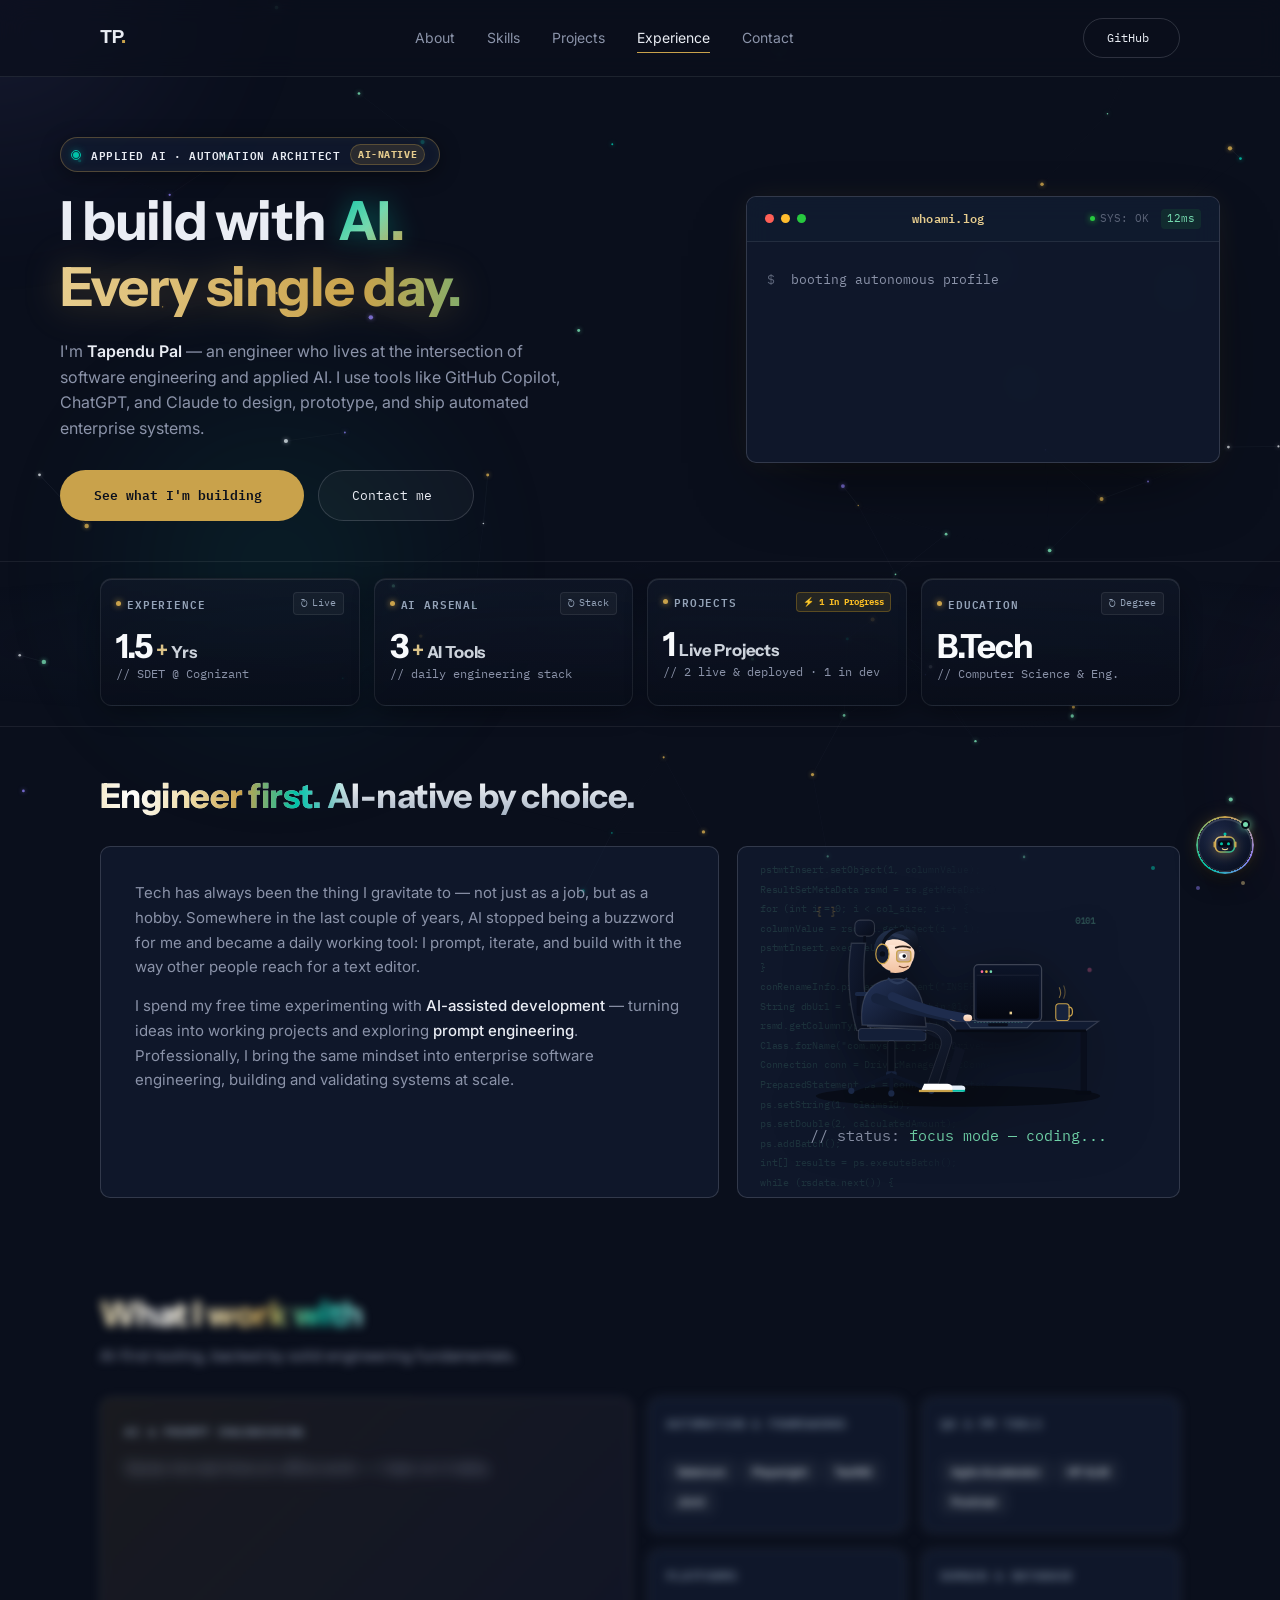
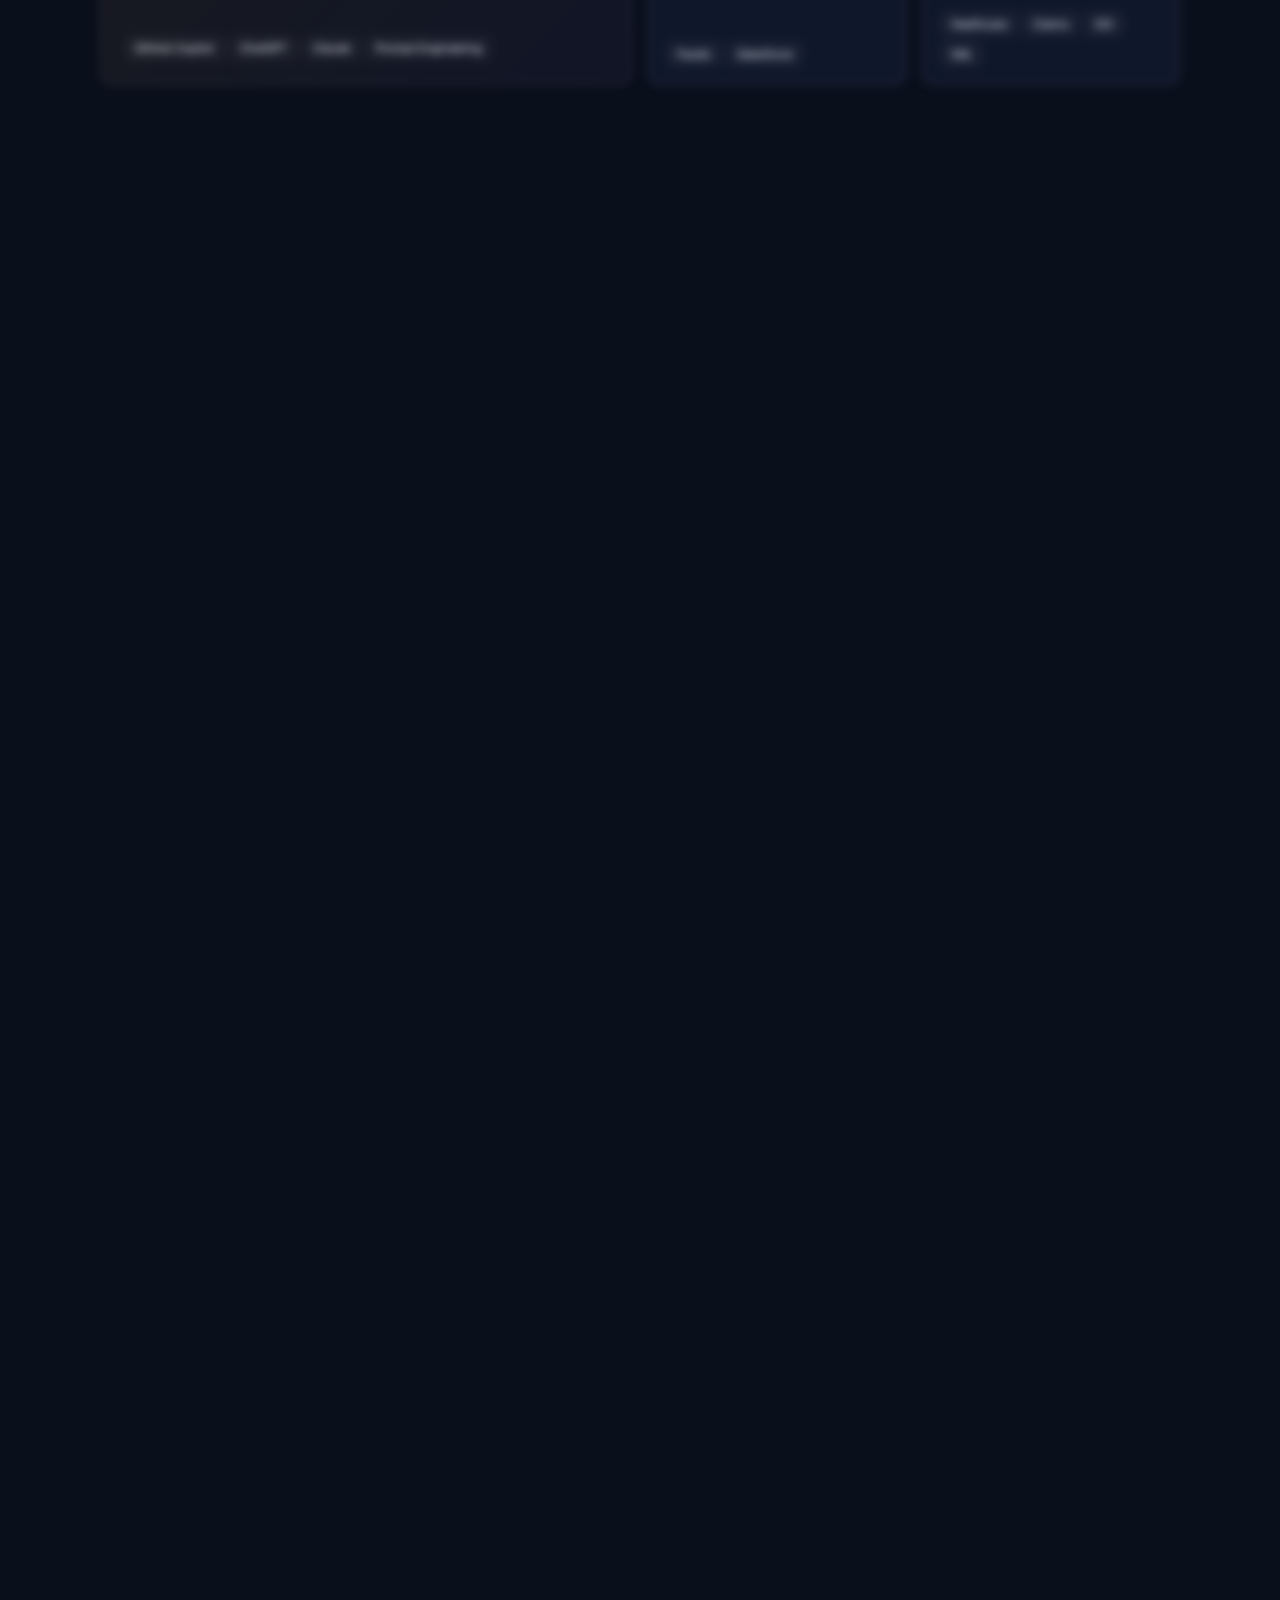
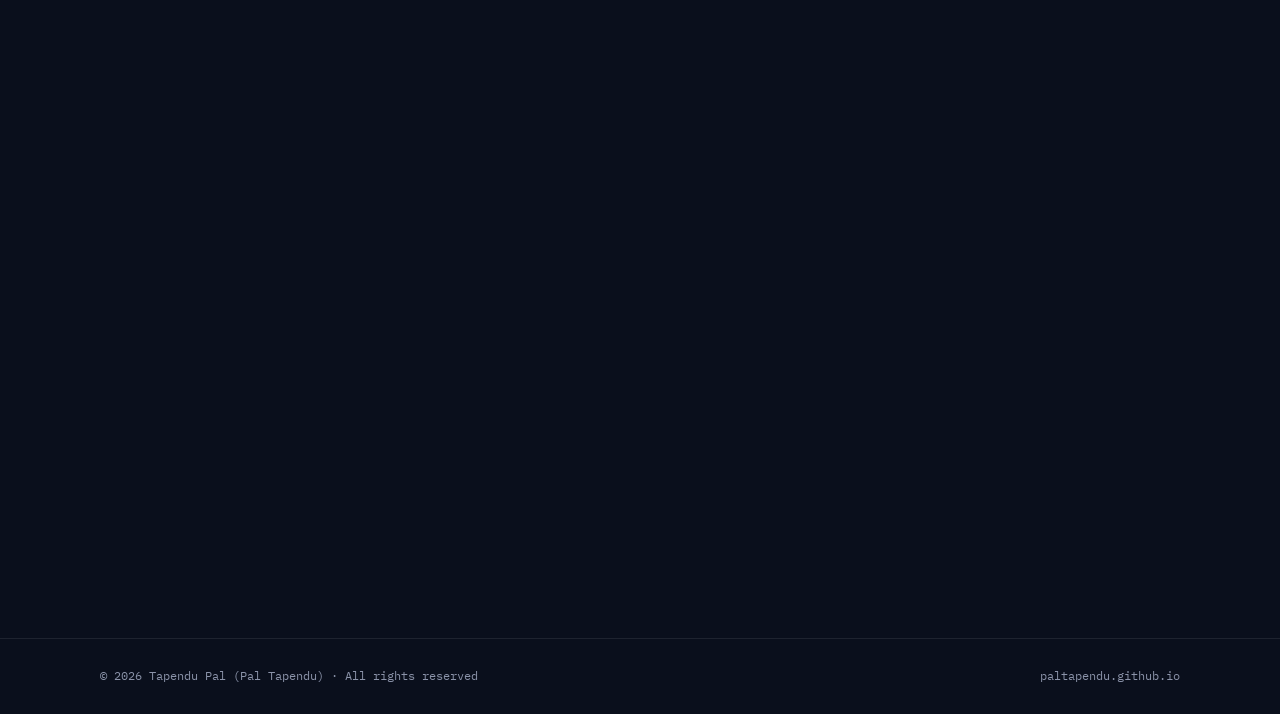
==== index.html @ d203e67b "UI bug fix" ====
<!DOCTYPE html>
<html lang="en" prefix="og: https://ogp.me/ns#">

<head>
  <meta charset="UTF-8">
  <meta name="viewport" content="width=device-width, initial-scale=1.0">

  <!-- ═══════════════════════════════════════════════════════
       PRIMARY SEO & SEARCH RANKING META TAGS
       – Optimized for "Tapendu Pal", "Pal Tapendu", "PalTapendu"
       – Top-tier SERP indexing for Google, Bing, DuckDuckGo & Yahoo
  ═══════════════════════════════════════════════════════ -->
  <title>Tapendu Pal (Pal Tapendu) | Software Engineer &amp; Automation Specialist</title>
  <link rel="icon" type="image/svg+xml" href="favicon.svg">
  <link rel="icon" type="image/x-icon" href="favicon.ico">
  <link rel="apple-touch-icon" href="favicon.svg">
  <meta name="description"
    content="Official portfolio of Tapendu Pal (Pal Tapendu) — Software Development Engineer in Test (SDET) & Applied AI Engineer at Cognizant with 2.5+ years building enterprise test automation and AI systems.">
  <meta name="keywords"
    content="Tapendu Pal, Pal Tapendu, PalTapendu, Tapendu, Pal, Software Engineer, SDET, QA Automation, Test Automation, Selenium, Playwright, Applied AI, Cognizant, Automation Testing, Java, Python, JavaScript, Portfolio">
  <meta name="author" content="Tapendu Pal">
  <meta name="robots" content="index, follow, max-snippet:-1, max-image-preview:large, max-video-preview:-1">
  <meta name="googlebot" content="index, follow, max-snippet:-1, max-image-preview:large, max-video-preview:-1">
  <meta name="bingbot" content="index, follow, max-snippet:-1, max-image-preview:large, max-video-preview:-1">
  <meta name="revisit-after" content="7 days">
  <meta name="rating" content="General">

  <!-- ═══════════════════════════════════════════════════════
       AI SEARCH & GENERATIVE ENGINE OPTIMIZATION (GEO)
       – Helps ChatGPT Search, Perplexity, Claude, and Gemini
         precisely index and cite Tapendu Pal
  ═══════════════════════════════════════════════════════ -->
  <meta name="ai-content-declaration" content="portfolio-profile">
  <meta name="subject" content="Tapendu Pal (Pal Tapendu) - Software Engineer & SDET Portfolio">
  <meta name="topic" content="Software Engineering, Test Automation, Selenium, Playwright, Applied AI">
  <link rel="alternate" type="text/plain" href="https://paltapendu.github.io/PalTapendu/llms.txt"
    title="LLM &amp; AI Knowledge Profile">

  <!-- ═══════════════════════════════════════════════════════
       CANONICAL & ALTERNATE URLs
  ═══════════════════════════════════════════════════════ -->
  <link rel="canonical" href="https://paltapendu.github.io/PalTapendu/">
  <link rel="alternate" hreflang="x-default" href="https://paltapendu.github.io/PalTapendu/">
  <link rel="alternate" hreflang="en" href="https://paltapendu.github.io/PalTapendu/">

  <!-- ═══════════════════════════════════════════════════════
       OPEN GRAPH (LinkedIn, WhatsApp, Facebook, iMessage)
  ═══════════════════════════════════════════════════════ -->
  <meta property="og:type" content="profile">
  <meta property="og:site_name" content="Tapendu Pal Portfolio">
  <meta property="og:url" content="https://paltapendu.github.io/PalTapendu/">
  <meta property="og:title" content="Tapendu Pal (Pal Tapendu) | Software Engineer &amp; Automation Specialist">
  <meta property="og:description"
    content="Official portfolio of Tapendu Pal (Pal Tapendu) — SDET & Applied AI Engineer at Cognizant. Specializing in Selenium, Playwright, and enterprise automation.">
  <meta property="og:locale" content="en_US">
  <meta property="profile:first_name" content="Tapendu">
  <meta property="profile:last_name" content="Pal">
  <meta property="profile:username" content="PalTapendu">

  <!-- ═══════════════════════════════════════════════════════
       TWITTER / X CARD
  ═══════════════════════════════════════════════════════ -->
  <meta name="twitter:card" content="summary">
  <meta name="twitter:title" content="Tapendu Pal (Pal Tapendu) | Software Engineer &amp; Automation Specialist">
  <meta name="twitter:description"
    content="Official portfolio of Tapendu Pal (Pal Tapendu) — SDET at Cognizant building AI-assisted test automation with Selenium, Playwright, and applied AI tools.">

  <!-- ═══════════════════════════════════════════════════════
       JSON-LD SCHEMA GRAPH — High Authority Entity Attribution
       – Schema.org Person + ProfilePage + WebSite + FAQPage
       – Provides Google Knowledge Panel & AI answer citations
  ═══════════════════════════════════════════════════════ -->
  <script type="application/ld+json">
  {
    "@context": "https://schema.org",
    "@graph": [
      {
        "@type": "Person",
        "@id": "https://paltapendu.github.io/PalTapendu/#person",
        "name": "Tapendu Pal",
        "alternateName": [
          "Pal Tapendu",
          "PalTapendu",
          "Tapendu"
        ],
        "givenName": "Tapendu",
        "familyName": "Pal",
        "url": "https://paltapendu.github.io/PalTapendu/",
        "image": "https://paltapendu.github.io/PalTapendu/favicon.svg",
        "jobTitle": "Program Analyst — Automation Test Engineer (SDET)",
        "worksFor": {
          "@type": "Organization",
          "name": "Cognizant Technology Solutions",
          "url": "https://www.cognizant.com"
        },
        "alumniOf": {
          "@type": "EducationalOrganization",
          "name": "Computer Science & Engineering"
        },
        "knowsAbout": [
          "Software Engineering",
          "Software Development Engineer in Test (SDET)",
          "Quality Assurance & Test Automation",
          "Selenium WebDriver",
          "Playwright",
          "Applied Artificial Intelligence (AI)",
          "Prompt Engineering",
          "Full-Stack Development",
          "Java",
          "Python",
          "JavaScript",
          "TypeScript",
          "CI/CD and DevOps Pipelines",
          "Jenkins",
          "Git & GitHub",
          "REST API Testing",
          "Enterprise Automation"
        ],
        "sameAs": [
          "https://github.com/PalTapendu",
          "https://www.linkedin.com/in/tapendu-pal-b23273224/"
        ],
        "description": "Tapendu Pal (also known as Pal Tapendu) is a Software Development Engineer in Test (SDET) and Applied AI specialist at Cognizant with 2.5+ years of experience building enterprise automation frameworks with Selenium, Playwright, and applied AI systems.",
        "email": "tapendupal122@gmail.com",
        "address": {
          "@type": "PostalAddress",
          "addressLocality": "Hooghly",
          "addressRegion": "West Bengal",
          "addressCountry": "IN"
        }
      },
      {
        "@type": "WebSite",
        "@id": "https://paltapendu.github.io/PalTapendu/#website",
        "url": "https://paltapendu.github.io/PalTapendu/",
        "name": "Tapendu Pal (Pal Tapendu) Official Portfolio",
        "alternateName": "Pal Tapendu Portfolio",
        "publisher": {
          "@id": "https://paltapendu.github.io/PalTapendu/#person"
        }
      },
      {
        "@type": "ProfilePage",
        "@id": "https://paltapendu.github.io/PalTapendu/#profilepage",
        "url": "https://paltapendu.github.io/PalTapendu/",
        "name": "Tapendu Pal — Software Engineer & Automation Specialist Profile",
        "isPartOf": {
          "@id": "https://paltapendu.github.io/PalTapendu/#website"
        },
        "mainEntity": {
          "@id": "https://paltapendu.github.io/PalTapendu/#person"
        }
      },
      {
        "@type": "FAQPage",
        "@id": "https://paltapendu.github.io/PalTapendu/#faq",
        "mainEntity": [
          {
            "@type": "Question",
            "name": "Who is Tapendu Pal (Pal Tapendu)?",
            "acceptedAnswer": {
              "@type": "Answer",
              "text": "Tapendu Pal (also known as Pal Tapendu) is an Indian Software Engineer and SDET at Cognizant Technology Solutions with over 2.5 years of industry experience. He specializes in test automation (Selenium, Playwright), enterprise software quality assurance, and applied AI development."
            }
          },
          {
            "@type": "Question",
            "name": "What are Tapendu Pal's primary technical skills?",
            "acceptedAnswer": {
              "@type": "Answer",
              "text": "Tapendu Pal's core competencies include Selenium WebDriver, Playwright, Java, Python, JavaScript, Applied AI & Prompt Engineering, GitHub Copilot, Jenkins CI/CD, REST API testing, SQL, and Agile automation frameworks."
            }
          },
          {
            "@type": "Question",
            "name": "Where does Tapendu Pal work?",
            "acceptedAnswer": {
              "@type": "Answer",
              "text": "Tapendu Pal currently works at Cognizant Technology Solutions as a Program Analyst and Automation Test Engineer, designing robust automated testing pipelines for enterprise clients."
            }
          },
          {
            "@type": "Question",
            "name": "How to contact Tapendu Pal?",
            "acceptedAnswer": {
              "@type": "Answer",
              "text": "You can connect with Tapendu Pal on LinkedIn (https://www.linkedin.com/in/tapendu-pal-b23273224/), view his open-source work on GitHub (https://github.com/PalTapendu), or email him directly at tapendupal122@gmail.com."
            }
          }
        ]
      }
    ]
  }
  </script>

  <!-- ═══════════════════════════════════════════════════════
       FONTS  (async non-render-blocking + display=swap)
  ═══════════════════════════════════════════════════════ -->
  <link rel="preconnect" href="https://fonts.googleapis.com">
  <link rel="preconnect" href="https://fonts.gstatic.com" crossorigin>
  <link rel="stylesheet"
    href="https://fonts.googleapis.com/css2?family=Instrument+Sans:wght@700;800&family=Inter:wght@400;500;600&family=IBM+Plex+Mono:wght@400;600&display=swap"
    media="print" onload="this.media='all'">
  <noscript>
    <link rel="stylesheet"
      href="https://fonts.googleapis.com/css2?family=Instrument+Sans:wght@700;800&family=Inter:wght@400;500;600&family=IBM+Plex+Mono:wght@400;600&display=swap">
  </noscript>

  <link rel="stylesheet" href="style.css">
</head>

<body>

  <!-- LOADER -->
  <div id="loader">
    <div class="loader-mark mono">TP<span>.</span></div>
    <div class="loader-bar">
      <div class="loader-fill" id="loaderFill"></div>
    </div>
  </div>

  <canvas id="bgCanvas"></canvas>
  <div id="blobField">
    <div class="blob blob-1"></div>
    <div class="blob blob-2"></div>
    <div class="blob blob-3"></div>
  </div>
  <div id="scrollProgress"></div>

  <div id="pageContent">

    <header>
      <div class="wrap">
        <nav>
          <div class="logo">TP<span>.</span></div>
          <div class="navlinks">
            <a href="#about">About</a>
            <a href="#skills">Skills</a>
            <a href="#projects">Projects</a>
            <a href="#experience">Experience</a>
            <a href="#contact">Contact</a>
          </div>
          <a class="navcta magnetic" href="https://github.com/PalTapendu" target="_blank" rel="noopener"><span
              class="bracket bracket-l">&lt;</span><span>GitHub</span><span class="bracket bracket-r">/&gt;</span></a>
        </nav>
      </div>
    </header>

    <main>
      <!-- HERO -->
      <section class="hero wrap">
        <div class="hero-content">
          <!-- Futuristic Live AI Beacon Badge -->
          <div class="hero-badge">
            <span class="pulse-beacon"><span class="beacon-ring"></span><span class="beacon-dot"></span></span>
            <span class="badge-text">APPLIED AI &middot; AUTOMATION ARCHITECT</span>
            <span class="badge-tag">AI-NATIVE</span>
          </div>

          <h1 id="heroHeadline" class="futuristic-headline">
            <span class="hero-line hero-line-1"><span class="hero-subtext">I build with</span> <span
                class="ai-highlight">AI.</span></span>
            <span class="hero-line hero-line-2"><em>Every single day.</em></span>
          </h1>

          <p class="lede">I'm <strong>Tapendu Pal</strong> — an engineer who lives at the intersection of software
            engineering and applied AI. I use tools like GitHub Copilot, ChatGPT, and Claude to design, prototype, and
            ship automated enterprise systems.</p>

          <div class="hero-ctas">
            <a href="#projects" class="btn btn-primary magnetic"><span class="bracket bracket-l">&lt;</span><span>See
                what I'm building</span><span class="bracket bracket-r">/&gt;</span></a>
            <a href="#contact" class="btn btn-ghost magnetic"><span class="bracket bracket-l">&lt;</span><span>Contact
                me</span><span class="bracket bracket-r">/&gt;</span></a>
          </div>
        </div>

        <!-- Futuristic HUD Terminal Console -->
        <div class="console glow-card glass" id="consoleBox" role="img"
          aria-label="Terminal animation showing a passing status log">
          <div class="console-bar">
            <div class="console-controls">
              <span class="dot" style="background:#FF5F56"></span>
              <span class="dot" style="background:#FFBD2E"></span>
              <span class="dot" style="background:#27C93F"></span>
            </div>
            <span class="console-title">whoami.log</span>
            <div class="console-hud-meta">
              <span class="hud-item"><span class="hud-live-dot"></span>SYS: OK</span>
              <span class="hud-item hud-latency">12ms</span>
            </div>
          </div>
          <div class="console-body" id="consoleBody"></div>
        </div>
      </section>

      <!-- INTERACTIVE HIGHLIGHTS MATRIX / STATUSBAR -->
      <section class="statusbar-section reveal" aria-label="Key Highlights and Dynamic Experience Matrix">
        <div class="wrap">
          <div class="statusbar-matrix">

            <!-- CARD 1: DYNAMIC COGNIZANT EXPERIENCE -->
            <div class="stat-flipper" tabindex="0" role="region"
              aria-label="Experience overview and live Cognizant tenure calculation">
              <div class="stat-card-inner">
                <!-- Front Face -->
                <div class="stat-card-face stat-front glass glow-border">
                  <div class="stat-card-top">
                    <span class="stat-badge"><span class="badge-dot"></span>EXPERIENCE</span>
                    <span class="stat-flip-hint"><span class="flip-icon">↻</span> Live</span>
                  </div>
                  <div class="stat-main">
                    <div class="num"><span id="heroExpNum" data-count-float="2.5">0.0</span><span
                        class="accent-plus">+</span> <span class="unit">Yrs</span></div>
                    <div class="label">// SDET @ Cognizant</div>
                  </div>
                </div>

                <!-- Back Face (Live Cognizant tenure + Live Clock + Middle Centered US project delivery line) -->
                <div class="stat-card-face stat-back glass glow-border">
                  <div class="stat-back-header">
                    <div class="stat-back-title">
                      <span class="stat-back-icon">💼</span>
                      <strong>Cognizant (PA)</strong>
                    </div>
                    <span class="live-pulse-badge"><span class="live-dot"></span>LIVE</span>
                  </div>
                  <div class="stat-live-calc-box">
                    <span class="live-calc-value" id="liveTenureDisplay">0 Yrs, 0 Mos, 0 Days</span>
                    <span class="live-tenure-clock mono" id="liveTenureClock">00:00:00</span>
                  </div>
                  <div class="stat-exp-mid">Working on &amp; delivering US-based client projects</div>
                  <div class="stat-back-caption">Program Analyst &middot; Enterprise QA Automation</div>
                </div>
              </div>
            </div>

            <!-- CARD 2: AI TOOLS ARSENAL (2 rows x 3 columns) -->
            <div class="stat-flipper" tabindex="0" role="region" aria-label="AI tools utilized in daily engineering">
              <div class="stat-card-inner">
                <!-- Front Face -->
                <div class="stat-card-face stat-front glass glow-border">
                  <div class="stat-card-top">
                    <span class="stat-badge"><span class="badge-dot"></span>AI ARSENAL</span>
                    <span class="stat-flip-hint"><span class="flip-icon">↻</span> Stack</span>
                  </div>
                  <div class="stat-main">
                    <div class="num"><span data-count="5">0</span><span class="accent-plus">+</span> <span
                        class="unit">AI Tools</span></div>
                    <div class="label">// daily engineering stack</div>
                  </div>
                </div>

                <!-- Back Face (2 rows x 3 columns grid for 6 AI tools) -->
                <div class="stat-card-face stat-back glass glow-border">
                  <div class="stat-back-header">
                    <div class="stat-back-title">
                      <span class="stat-back-icon">⚡</span>
                      <strong>AI Power Stack</strong>
                    </div>
                    <span class="stat-back-tag">5+ Tools</span>
                  </div>
                  <div class="ai-tools-grid-2x3">
                    <span class="ai-tool-pill">Antigravity</span>
                    <span class="ai-tool-pill">GH Copilot</span>
                    <span class="ai-tool-pill">MS Copilot</span>
                    <span class="ai-tool-pill">Claude</span>
                    <span class="ai-tool-pill">Gemini</span>
                    <span class="ai-tool-pill">ChatGPT</span>
                  </div>
                  <div class="stat-back-caption">Daily engineering, prototyping &amp; test automation</div>
                </div>
              </div>
            </div>

            <!-- CARD 3: LIVE PROJECTS & ACTIVE PIPELINE -->
            <div class="stat-flipper" tabindex="0" role="region" aria-label="Live and in-progress projects overview">
              <div class="stat-card-inner">
                <!-- Front Face -->
                <div class="stat-card-face stat-front glass glow-border">
                  <div class="stat-card-top">
                    <span class="stat-badge"><span class="badge-dot"></span>PROJECTS</span>
                    <span class="stat-status-pill in-progress-pill">⚡ 1 In Progress</span>
                  </div>
                  <div class="stat-main">
                    <div class="num"><span data-count="2">0</span> <span class="unit">Live Projects</span></div>
                    <div class="label">// 2 live &amp; deployed &middot; 1 in dev</div>
                  </div>
                </div>

                <!-- Back Face (Detailed Real Projects) -->
                <div class="stat-card-face stat-back glass glow-border">
                  <div class="stat-back-header">
                    <div class="stat-back-title">
                      <span class="stat-back-icon">🚀</span>
                      <strong>AI Projects</strong>
                    </div>
                    <span class="stat-status-pill in-progress-pill">1 In Dev</span>
                  </div>
                  <div class="projects-list-back">
                    <div class="project-mini-row">
                      <span class="proj-index">01</span>
                      <span class="proj-name">AI FB Auto-Reply Ext.</span>
                      <span class="proj-badge-live">Live</span>
                    </div>
                    <div class="project-mini-row">
                      <span class="proj-index">02</span>
                      <span class="proj-name">AI Test Script Gen</span>
                      <span class="proj-badge-live">Live</span>
                    </div>
                  </div>
                  <div class="stat-back-caption">2 Live Extensions &middot; 1 AI Agent in progress</div>
                </div>
              </div>
            </div>

            <!-- CARD 4: ACADEMIC CREDENTIALS -->
            <div class="stat-flipper" tabindex="0" role="region" aria-label="Academic qualification and college details">
              <div class="stat-card-inner">
                <!-- Front Face -->
                <div class="stat-card-face stat-front glass glow-border">
                  <div class="stat-card-top">
                    <span class="stat-badge"><span class="badge-dot"></span>EDUCATION</span>
                    <span class="stat-flip-hint"><span class="flip-icon">↻</span> Degree</span>
                  </div>
                  <div class="stat-main">
                    <div class="num degree-num">B.Tech</div>
                    <div class="label">// Computer Science &amp; Eng.</div>
                  </div>
                </div>

                <!-- Back Face (College Name + Middle Line + Subline) -->
                <div class="stat-card-face stat-back glass glow-border">
                  <div class="stat-back-header">
                    <div class="stat-back-title">
                      <span class="stat-back-icon">🎓</span>
                      <strong>B.Tech (CSE)</strong>
                    </div>
                    <span class="edu-year-badge">2019 &ndash; 2023</span>
                  </div>
                  <div class="edu-college-name">Guru Nanak Institute of Technology</div>
                  <div class="edu-college-mid">Autonomous Engineering College &middot; JIS Group</div>
                  <div class="stat-back-caption">B.Tech in Computer Science &middot; MAKAUT, WB</div>
                </div>
              </div>
            </div>

          </div>
        </div>
      </section>

      <!-- ABOUT — bento -->
      <section id="about" class="wrap">
        <div class="section-head reveal">
          <h2>Engineer first. AI-native by choice.</h2>
        </div>
        <div class="bento reveal">
          <div class="glow-card glass">
            <p>Tech has always been the thing I gravitate to — not just as a job, but as a hobby. Somewhere in the last
              couple of years, AI stopped being a buzzword for me and became a daily working tool: I prompt, iterate,
              and build with it the way other people reach for a text editor.</p>
            <p>I spend my free time experimenting with <strong>AI-assisted development</strong> — turning ideas into
              working projects and exploring <strong>prompt engineering</strong>. Professionally, I bring the same
              mindset into enterprise software engineering, building and validating systems at scale.</p>
          </div>
          <div class="glow-card glass illustration-tile" id="illusTile" role="button" tabindex="0"
            aria-label="Interactive developer workstation — move your cursor around, or click to interact">

            <!-- Left-side Ambient Infinite Scrolling Code Stream -->
            <div class="code-stream-backdrop left-stream" aria-hidden="true">
              <div class="code-stream-track">
                <!-- Group 1 -->
                <div class="code-block">
                  <span>pstmtInsert.setObject(1, columnValue);</span>
                  <span>ResultSetMetaData rsmd = rs.getMetaData();</span>
                  <span>for (int i = 0; i &lt; col_size; i++) {</span>
                  <span> columnValue = rsdata.getObject(i + 1);</span>
                  <span> pstmtInsert.executeUpdate();</span>
                  <span>}</span>
                  <span>conRenameInfo.prepareStatement("INSERT INTO table...");</span>
                  <span>String dbUrl = "jdbc:oracle:thin:@localhost:1521:xe";</span>
                  <span>rsmd.getColumnTypeName(i) + "\t|\t" + value;</span>
                  <span>Class.forName("com.mysql.cj.jdbc.Driver");</span>
                  <span>Connection conn = DriverManager.getConnection(url);</span>
                  <span>PreparedStatement ps = conn.prepareStatement(sql);</span>
                  <span>ps.setString(1, claimsId);</span>
                  <span>ps.setDouble(2, calculatedAmount);</span>
                  <span>ps.addBatch();</span>
                  <span>int[] results = ps.executeBatch();</span>
                  <span>while (rsdata.next()) {</span>
                  <span> driver.findElement(By.id("btn-submit")).click();</span>
                  <span> page.locator(".claims-form").fill(value);</span>
                  <span> assertThat(response.status()).isEqualTo(200);</span>
                  <span>}</span>
                  <span>const locator = await repairBrokenSelector(dom);</span>
                  <span>testContext.log("// EDI 837 transaction passed");</span>
                  <span>await playwright.chromium.launch({ headless: true });</span>
                </div>
                <!-- Group 2 (Exact duplicate for 100% seamless, uninterrupted loop) -->
                <div class="code-block">
                  <span>pstmtInsert.setObject(1, columnValue);</span>
                  <span>ResultSetMetaData rsmd = rs.getMetaData();</span>
                  <span>for (int i = 0; i &lt; col_size; i++) {</span>
                  <span> columnValue = rsdata.getObject(i + 1);</span>
                  <span> pstmtInsert.executeUpdate();</span>
                  <span>}</span>
                  <span>conRenameInfo.prepareStatement("INSERT INTO table...");</span>
                  <span>String dbUrl = "jdbc:oracle:thin:@localhost:1521:xe";</span>
                  <span>rsmd.getColumnTypeName(i) + "\t|\t" + value;</span>
                  <span>Class.forName("com.mysql.cj.jdbc.Driver");</span>
                  <span>Connection conn = DriverManager.getConnection(url);</span>
                  <span>PreparedStatement ps = conn.prepareStatement(sql);</span>
                  <span>ps.setString(1, claimsId);</span>
                  <span>ps.setDouble(2, calculatedAmount);</span>
                  <span>ps.addBatch();</span>
                  <span>int[] results = ps.executeBatch();</span>
                  <span>while (rsdata.next()) {</span>
                  <span> driver.findElement(By.id("btn-submit")).click();</span>
                  <span> page.locator(".claims-form").fill(value);</span>
                  <span> assertThat(response.status()).isEqualTo(200);</span>
                  <span>}</span>
                  <span>const locator = await repairBrokenSelector(dom);</span>
                  <span>testContext.log("// EDI 837 transaction passed");</span>
                  <span>await playwright.chromium.launch({ headless: true });</span>
                </div>
              </div>
            </div>

            <div class="speech-bubble-html" id="speechBubble"><span id="speechText">Please, let me do my work!</span>
            </div>

            <svg class="coder-illustration" id="coderIllus" viewBox="0 0 360 260" xmlns="http://www.w3.org/2000/svg"
              aria-hidden="true">
              <defs>
                <linearGradient id="bodyGrad" x1="0%" y1="0%" x2="100%" y2="100%">
                  <stop offset="0%" stop-color="#24345A" />
                  <stop offset="60%" stop-color="#141E36" />
                  <stop offset="100%" stop-color="#0B1020" />
                </linearGradient>
                <linearGradient id="pantsGrad" x1="0%" y1="0%" x2="100%" y2="100%">
                  <stop offset="0%" stop-color="#1A243C" />
                  <stop offset="100%" stop-color="#0C1220" />
                </linearGradient>
                <linearGradient id="skinGrad" x1="0%" y1="0%" x2="0%" y2="100%">
                  <stop offset="0%" stop-color="#FFE8D8" />
                  <stop offset="100%" stop-color="#F2C2A0" />
                </linearGradient>
                <linearGradient id="hairGrad" x1="0%" y1="0%" x2="100%" y2="100%">
                  <stop offset="0%" stop-color="#283756" />
                  <stop offset="50%" stop-color="#162034" />
                  <stop offset="100%" stop-color="#0A0E18" />
                </linearGradient>
                <linearGradient id="chairGrad" x1="0%" y1="0%" x2="100%" y2="100%">
                  <stop offset="0%" stop-color="#121B32" />
                  <stop offset="100%" stop-color="#080D1A" />
                </linearGradient>
                <linearGradient id="deskRimGlow" x1="0%" y1="0%" x2="100%" y2="100%">
                  <stop offset="0%" stop-color="#C9A24B" stop-opacity="0.35" />
                  <stop offset="50%" stop-color="#00C2A8" stop-opacity="0.25" />
                  <stop offset="100%" stop-color="#8B7CF0" stop-opacity="0.1" />
                </linearGradient>
                <linearGradient id="screenGrad" x1="0%" y1="0%" x2="0%" y2="100%">
                  <stop offset="0%" stop-color="#0C1428" />
                  <stop offset="100%" stop-color="#040710" />
                </linearGradient>
                <linearGradient id="irisGrad" x1="0%" y1="0%" x2="0%" y2="100%">
                  <stop offset="0%" stop-color="#00C2A8" />
                  <stop offset="50%" stop-color="#1A4A62" />
                  <stop offset="100%" stop-color="#080F1D" />
                </linearGradient>
              </defs>

              <!-- Ambient Floor Shadow -->
              <ellipse cx="180" cy="242" rx="160" ry="12" fill="rgba(0,0,0,0.42)" />

              <!-- Full Ergonomic Office Chair (Behind) -->
              <g class="dev-chair">
                <!-- Headrest -->
                <rect x="64" y="44" width="22" height="18" rx="6" fill="url(#chairGrad)" stroke="rgba(234,237,244,0.16)"
                  stroke-width="1.2" />
                <path d="M75 62 L75 70" stroke="#080D1A" stroke-width="3" />

                <!-- Backrest Spine & Curved Cushion -->
                <path d="M60 70 Q52 120 66 168 Q84 170 82 168 Q70 120 76 70 Z" fill="url(#chairGrad)"
                  stroke="rgba(234,237,244,0.14)" stroke-width="1.5" />

                <!-- Seat Cushion (Where character is seated) -->
                <rect x="68" y="166" width="76" height="14" rx="4" fill="#141F38" stroke="rgba(234,237,244,0.15)"
                  stroke-width="1.2" />

                <!-- Armrest -->
                <path d="M68 128 L68 150 L94 150" stroke="#0A0F1E" stroke-width="3.5" stroke-linecap="round"
                  stroke-linejoin="round" fill="none" />
                <rect x="64" y="125" width="34" height="4.5" rx="2" fill="#1A2846" />

                <!-- Gas Lift Cylinder -->
                <rect x="101" y="180" width="8" height="36" rx="2" fill="#080D1A" stroke="rgba(234,237,244,0.1)"
                  stroke-width="1" />
                <rect x="99" y="214" width="12" height="6" rx="2" fill="#16223C" />

                <!-- 5-Star Chair Base with Wheels -->
                <path d="M105 218 L62 235 M105 218 L105 238 M105 218 L148 235" stroke="#0C1426" stroke-width="4.5"
                  stroke-linecap="round" />
                <circle cx="60" cy="236" r="3.5" fill="#1A2846" />
                <circle cx="105" cy="239" r="3.5" fill="#1A2846" />
                <circle cx="150" cy="236" r="3.5" fill="#1A2846" />
              </g>

              <!-- Modern Workstation Desk (Right Side) -->
              <g class="dev-desk">
                <!-- Desk Leg (Right) -->
                <rect x="318" y="162" width="7" height="76" rx="2" fill="#090E1C" />
                <rect x="312" y="236" width="18" height="4" rx="1.5" fill="#060A14" />

                <!-- RGB Desktop Edge Glow -->
                <line x1="172" y1="160" x2="336" y2="160" stroke="url(#deskRimGlow)" stroke-width="6"
                  stroke-linecap="round" />

                <!-- Desktop Surface -->
                <path d="M168 158 L338 158 L324 168 L178 168 Z" fill="#111B32" stroke="rgba(234,237,244,0.16)"
                  stroke-width="1.4" />
                <rect x="178" y="167" width="146" height="3" fill="#060A14" />

                <!-- Dev Coffee Mug with subtle steam -->
                <g class="dev-coffee">
                  <rect x="290" y="138" width="15" height="19" rx="3.5" fill="#16223C" stroke="#C9A24B"
                    stroke-width="1.2" />
                  <path d="M305 142 C310 142, 310 152, 305 152" stroke="#C9A24B" stroke-width="1.4" fill="none"
                    stroke-linecap="round" />
                  <path class="steam-line steam-1" d="M294 131 Q297 126 294 120" stroke="rgba(201,162,75,0.6)"
                    stroke-width="1.2" fill="none" stroke-linecap="round" />
                  <path class="steam-line steam-2" d="M299 132 Q302 125 299 118" stroke="rgba(201,162,75,0.4)"
                    stroke-width="1.2" fill="none" stroke-linecap="round" />
                </g>
              </g>

              <!-- Slim Laptop Setup -->
              <g class="dev-laptop" id="devLaptop">
                <!-- Laptop Base & Backlit Keyboard Deck -->
                <polygon points="188,157 266,157 258,165 194,165" fill="#17243E" stroke="rgba(234,237,244,0.2)"
                  stroke-width="1.2" />
                <rect x="214" y="160" width="22" height="3.5" rx="1.2" fill="#080D1A" />
                <line x1="198" y1="159" x2="254" y2="159" stroke="rgba(116,217,174,0.35)" stroke-width="1"
                  stroke-dasharray="2 1.5" />

                <!-- Screen Display Matrix -->
                <rect x="198" y="94" width="76" height="64" rx="5" fill="#0C1428" stroke="rgba(234,237,244,0.22)"
                  stroke-width="1.4" />
                <rect x="201" y="97" width="70" height="58" rx="3" fill="url(#screenGrad)" />

                <!-- IDE Window Bar -->
                <circle cx="207" cy="102" r="1.5" fill="#FF6B9D" />
                <circle cx="212" cy="102" r="1.5" fill="#E3B341" />
                <circle cx="217" cy="102" r="1.5" fill="#74D9AE" />
                <line x1="201" y1="106" x2="271" y2="106" stroke="rgba(234,237,244,0.08)" stroke-width="1" />

                <!-- Streaming Code Lines -->
                <g class="screen-code-group" id="screenCodeGroup">
                  <rect class="code-line cl-1" x="206" y="111" height="2.8" rx="1.4" fill="#74D9AE" />
                  <rect class="code-line cl-2" x="206" y="117" height="2.8" rx="1.4" fill="#C9A24B" />
                  <rect class="code-line cl-3" x="213" y="123" height="2.8" rx="1.4" fill="#8B7CF0" />
                  <rect class="code-line cl-4" x="213" y="129" height="2.8" rx="1.4" fill="#00C2A8" />
                  <rect class="code-line cl-5" x="206" y="135" height="2.8" rx="1.4" fill="#FF6B9D" />
                  <rect class="code-line cl-6" x="213" y="141" height="2.8" rx="1.4" fill="#74D9AE" />
                  <rect class="code-line cl-7" x="206" y="147" height="2.8" rx="1.4" fill="#C9A24B" />
                  <rect class="code-cursor-blink" x="238" y="147" width="2.8" height="3" fill="#E7CD8E" />
                </g>

                <!-- Paused Overlay -->
                <g class="screen-paused-state" id="screenPausedState">
                  <rect x="204" y="110" width="64" height="38" rx="4" fill="rgba(8,13,24,0.95)"
                    stroke="rgba(201,162,75,0.55)" stroke-width="1.2" />
                  <text x="236" y="126" font-family="'IBM Plex Mono', monospace" font-size="8" fill="#C9A24B"
                    font-weight="700" text-anchor="middle">⏸ PAUSED</text>
                  <text x="236" y="138" font-family="'IBM Plex Mono', monospace" font-size="6" fill="#8B93A9"
                    text-anchor="middle">// watching you</text>
                </g>
              </g>

              <!-- Full Seated Developer Character (Visible sitting posture) -->
              <g class="dev-character-fullbody">
                <!-- Seated Legs & Pants -->
                <!-- Far Leg (Depth) -->
                <path d="M138 168 L168 174 C175 178, 178 185, 175 194 L164 230 L176 230 L188 190 L150 174 Z"
                  fill="#0E1424" />
                <!-- Far Sneaker -->
                <path d="M162 230 L184 230 C188 230, 190 234, 186 237 L158 237 Z" fill="#E4EDF8" />
                <rect x="156" y="235" width="32" height="2" fill="#00C2A8" />

                <!-- Near Leg (Thigh resting forward on seat, bending down at knee) -->
                <path
                  d="M78 164 L146 168 C158 170, 164 178, 160 188 L146 228 L158 228 L172 184 C176 172, 166 162, 148 160 L80 156 Z"
                  fill="url(#pantsGrad)" stroke="rgba(234,237,244,0.12)" stroke-width="1" />

                <!-- Near Sneaker -->
                <path d="M142 228 L168 228 C173 228, 176 233, 172 237 L138 237 Z" fill="#FFFFFF" />
                <rect x="136" y="235" width="38" height="2.5" fill="#C9A24B" />

                <!-- Seated Torso & Jacket -->
                <path d="M72 162 C68 124, 86 108, 116 110 C132 112, 142 128, 144 164 Z" fill="url(#bodyGrad)"
                  stroke="rgba(234,237,244,0.14)" stroke-width="1.5" />
                <path d="M102 110 Q112 120 122 110" stroke="#2B3A5A" stroke-width="2.5" fill="none"
                  stroke-linecap="round" />

                <!-- Typing Arms & Hands placed naturally on laptop -->
                <g class="dev-arms-group" id="devArmsGroup">
                  <!-- Left Arm (Reaching forward to keyboard) -->
                  <path class="dev-arm arm-l" d="M88 132 C104 138, 134 146, 172 153" stroke="#16223C"
                    stroke-width="11.5" stroke-linecap="round" fill="none" />
                  <ellipse class="dev-hand hand-l" cx="175" cy="153" rx="5" ry="3.8" fill="url(#skinGrad)" />

                  <!-- Right Arm (Reaching forward to keyboard) -->
                  <path class="dev-arm arm-r" d="M106 130 C124 138, 150 148, 188 154" stroke="#1E2C4D" stroke-width="10"
                    stroke-linecap="round" fill="none" />
                  <ellipse class="dev-hand hand-r" cx="191" cy="154" rx="5" ry="3.8" fill="url(#skinGrad)" />
                </g>
              </g>

              <!-- =======================================================
                   CHARACTER HEAD SYSTEM (Anchored at cx=112, cy=82)
                   ======================================================= -->
              <g id="characterHeadAnchor" class="character-head-anchor">

                <!-- 1. SIDE HEAD (Focused on Coding / facing screen) -->
                <g id="headCoding" class="head-coding">
                  <!-- Head Contour -->
                  <circle cx="110" cy="81" r="21" fill="url(#skinGrad)" stroke="rgba(234,237,244,0.12)"
                    stroke-width="1.2" />

                  <!-- Clean Side Hair -->
                  <path
                    d="M86 81 C84 56, 106 50, 130 56 C138 64, 136 75, 132 80 C126 70, 116 64, 104 66 C92 68, 88 75, 86 81 Z"
                    fill="url(#hairGrad)" />
                  <path d="M102 60 Q114 56, 126 66 Q114 66, 102 60 Z" fill="#2E3C5C" opacity="0.6" />

                  <!-- Face Profile Plate -->
                  <path d="M102 72 C120 72, 128 80, 128 90 C128 101, 115 105, 104 103 Z" fill="url(#skinGrad)" />

                  <!-- Minimalist Modern Headphones (Side View) -->
                  <g class="dev-headphones-side">
                    <path d="M94 82 C94 60, 110 54, 118 54" stroke="#0B111E" stroke-width="3.8" fill="none"
                      stroke-linecap="round" />
                    <ellipse cx="95" cy="82" rx="7.5" ry="11" fill="#121B30" stroke="#C9A24B" stroke-width="1.3" />
                    <circle cx="95" cy="82" r="3" fill="#080D18" />
                  </g>

                  <!-- Sleek Wireframe Side Glasses & Eye -->
                  <rect x="111" y="78" width="16" height="13" rx="3.5" fill="rgba(10,15,28,0.2)" stroke="#C9A24B"
                    stroke-width="1.4" />
                  <ellipse cx="118" cy="84.5" rx="4.5" ry="3.5" fill="#FFFFFF" />
                  <circle cx="119.5" cy="84.5" r="2" fill="#0A0F1C" />

                  <!-- Eyebrow & Focused Mouth -->
                  <path d="M110 75 Q118 72, 126 75" stroke="#2D1F18" stroke-width="2" fill="none"
                    stroke-linecap="round" />
                  <path d="M114 96 Q119 99, 124 96" stroke="#6E3D28" stroke-width="1.4" fill="none"
                    stroke-linecap="round" />
                </g>

                <!-- 2. FRONT HEAD (Premium Face with Sleek Headphones & Glasses) -->
                <g id="headTurned" class="head-turned">
                  <!-- Headband across top of head -->
                  <path d="M88 79 C86 50, 136 50, 134 79" stroke="#0B111E" stroke-width="4" fill="none"
                    stroke-linecap="round" />

                  <!-- Headphone Earcups on sides -->
                  <ellipse cx="86" cy="83" rx="5.5" ry="9.5" fill="#121B30" stroke="#C9A24B" stroke-width="1.3" />
                  <ellipse cx="136" cy="83" rx="5.5" ry="9.5" fill="#121B30" stroke="#C9A24B" stroke-width="1.3" />

                  <!-- Head Contour & Ears -->
                  <ellipse cx="111" cy="82" rx="23" ry="25" fill="url(#skinGrad)" stroke="rgba(234,237,244,0.14)"
                    stroke-width="1.2" />

                  <!-- Clean Modern Haircut -->
                  <path
                    d="M86 74 C84 54, 104 49, 111 49 C118 49, 138 54, 136 74 C130 65, 122 62, 111 64 C100 62, 92 65, 86 74 Z"
                    fill="url(#hairGrad)" />
                  <path
                    d="M88 68 C95 62, 106 60, 111 66 C116 60, 127 62, 134 68 C130 74, 127 77, 123 77 C118 71, 114 71, 111 74 C108 71, 104 71, 99 77 C95 77, 92 74, 88 68 Z"
                    fill="#1E2A44" />

                  <!-- Sleek Titanium/Gold Wireframe Glasses -->
                  <g class="front-glasses">
                    <rect x="92" y="76" width="16" height="13.5" rx="3.5" fill="rgba(10,15,28,0.18)" stroke="#C9A24B"
                      stroke-width="1.4" />
                    <rect x="114" y="76" width="16" height="13.5" rx="3.5" fill="rgba(10,15,28,0.18)" stroke="#C9A24B"
                      stroke-width="1.4" />
                    <line x1="108" y1="81" x2="114" y2="81" stroke="#C9A24B" stroke-width="1.6" />
                    <line x1="88" y1="81" x2="92" y2="81" stroke="#C9A24B" stroke-width="1.3" />
                    <line x1="130" y1="81" x2="134" y2="81" stroke="#C9A24B" stroke-width="1.3" />
                    <line x1="94" y1="78" x2="99" y2="78" stroke="rgba(255,255,255,0.45)" stroke-width="1"
                      stroke-linecap="round" />
                    <line x1="116" y1="78" x2="121" y2="78" stroke="rgba(255,255,255,0.45)" stroke-width="1"
                      stroke-linecap="round" />
                  </g>

                  <!-- Left Eye White -->
                  <ellipse cx="100" cy="82" rx="5.5" ry="4.5" fill="#FFFFFF" />
                  <!-- Right Eye White -->
                  <ellipse cx="122" cy="82" rx="5.5" ry="4.5" fill="#FFFFFF" />

                  <!-- Left Pupil Group (Direct cursor tracking) -->
                  <g id="pupilLeft" class="eye-pupil">
                    <circle cx="100" cy="82" r="2.7" fill="url(#irisGrad)" />
                    <circle cx="100" cy="82" r="1.3" fill="#060A14" />
                    <circle cx="101" cy="81.2" r="0.8" fill="#FFFFFF" />
                  </g>

                  <!-- Right Pupil Group (Direct cursor tracking) -->
                  <g id="pupilRight" class="eye-pupil">
                    <circle cx="122" cy="82" r="2.7" fill="url(#irisGrad)" />
                    <circle cx="122" cy="82" r="1.3" fill="#060A14" />
                    <circle cx="123" cy="81.2" r="0.8" fill="#FFFFFF" />
                  </g>

                  <!-- Eyebrows (Normal vs Angry) -->
                  <g class="dev-eyebrows">
                    <g id="browNormal" class="brow-normal">
                      <path d="M93 72 Q99 70, 105 73" stroke="#2D1F18" stroke-width="1.8" fill="none"
                        stroke-linecap="round" />
                      <path d="M117 73 Q123 70, 129 72" stroke="#2D1F18" stroke-width="1.8" fill="none"
                        stroke-linecap="round" />
                    </g>
                    <g id="browAngry" class="brow-angry">
                      <path d="M93 74 L105 71" stroke="#FF6B9D" stroke-width="2.2" fill="none" stroke-linecap="round" />
                      <path d="M117 71 L129 74" stroke="#FF6B9D" stroke-width="2.2" fill="none"
                        stroke-linecap="round" />
                    </g>
                  </g>

                  <!-- Subtle Nose Contour -->
                  <path d="M110 85 Q112 87, 110 89" stroke="#DFAC8A" stroke-width="1.1" fill="none"
                    stroke-linecap="round" />

                  <!-- Mouth Expressions -->
                  <g class="dev-mouth">
                    <path id="mouthNormal" class="mouth-normal" d="M106 95 Q111 97.5, 116 95" stroke="#6E3D28"
                      stroke-width="1.5" fill="none" stroke-linecap="round" />
                    <path id="mouthAngry" class="mouth-angry" d="M105 97.5 Q111 92, 117 97.5" stroke="#FF6B9D"
                      stroke-width="2" fill="none" stroke-linecap="round" />
                  </g>

                  <!-- Anime Anger Spark -->
                  <g id="angerEffects" class="anger-effects">
                    <path class="anger-cross" d="M128 58 L134 58 M131 55 L131 61 M129 56 L133 60 M133 56 L129 60"
                      stroke="#FF6B9D" stroke-width="1.8" stroke-linecap="round" />
                  </g>
                </g>
              </g>

              <!-- Floating Tech Accents -->
              <g class="floating-tech">
                <text x="20" y="38" font-family="'IBM Plex Mono', monospace" font-size="12" fill="rgba(201,162,75,0.4)"
                  class="illus-float-1">{ }</text>
                <text x="312" y="48" font-family="'IBM Plex Mono', monospace" font-size="10"
                  fill="rgba(116,217,174,0.4)" class="illus-float-2">0101</text>
                <circle cx="328" cy="100" r="2.5" fill="rgba(255,107,157,0.3)" class="illus-float-1" />
              </g>
            </svg>

            <p class="illus-caption mono" id="illusCaption">// status: <span id="statusLabel">focus mode —
                coding...</span></p>
          </div>
        </div>
      </section>

      <!-- SKILLS — mosaic -->
      <section id="skills" class="wrap">
        <div class="section-head reveal">
          <h2>What I work with</h2>
          <p>AI-first tooling, backed by solid engineering fundamentals.</p>
        </div>
        <div class="mosaic reveal">
          <div class="glow-card glass big" id="aiTile">
            <h3>AI &amp; Prompt Engineering</h3>
            <div class="blur-lines">
              <p class="blur-line">Saves me real time on office work — I lean on it daily.</p>
              <p class="blur-line">Powers my own side projects, end to end.</p>
              <p class="blur-line">Always exploring the next tool worth learning.</p>
            </div>
            <div class="chip-row"><span class="chip">GitHub Copilot</span><span class="chip">ChatGPT</span><span
                class="chip">Claude</span><span class="chip">Prompt Engineering</span></div>
          </div>
          <div class="glow-card glass">
            <h3>Automation &amp; Frameworks</h3>
            <div class="chip-row"><span class="chip">Selenium</span><span class="chip">Playwright</span><span
                class="chip">TestNG</span><span class="chip">JUnit</span></div>
          </div>
          <div class="glow-card glass">
            <h3>QA &amp; PM Tools</h3>
            <div class="chip-row"><span class="chip">Agile Accelerator</span><span class="chip">HP ALM</span><span
                class="chip">Postman</span></div>
          </div>
          <div class="glow-card glass">
            <h3>Platforms</h3>
            <div class="chip-row"><span class="chip">Facets</span><span class="chip">Salesforce</span></div>
          </div>
          <div class="glow-card glass">
            <h3>Domain &amp; Database</h3>
            <div class="chip-row"><span class="chip">Healthcare</span><span class="chip">Claims</span><span
                class="chip">EDI</span><span class="chip">SQL</span></div>
          </div>
        </div>
      </section>

      <!-- PROJECTS — horizontal gallery + dynamic modal -->
      <section id="projects" class="wrap">
        <div class="section-head reveal">
          <h2>Projects powered by AI</h2>
          <p>Real-world Chrome Extensions &amp; autonomous AI automation pipelines built for high efficiency.</p>
        </div>
        <div class="gallery reveal">
          <!-- Project 01: Live Facebook AI Auto-Reply Extension -->
          <div class="proj-card glow-card glass" data-project="fb-extension">
            <div>
              <div class="proj-status-row">
                <span class="proj-badge-live-tag"><span class="badge-dot pulse-mint"></span>LIVE EXTENSION</span>
              </div>
              <h3>AI-Powered Facebook Auto-Reply Extension</h3>
              <p>An intelligent Chrome Extension with integrated backend AI APIs that autonomously monitors and reads comments on Facebook posts, understands contextual intent and sentiment, and delivers natural, human-like automated replies.</p>
            </div>
            <div>
              <div class="tag-row">
                <span class="tag">Chrome Extension</span>
                <span class="tag">AI API Backend</span>
                <span class="tag">Contextual LLM</span>
                <span class="tag">JavaScript</span>
              </div>
              <div class="open-hint">click to view architecture →</div>
            </div>
          </div>

          <!-- Project 02: Live AI Test Script Recorder & Generator -->
          <div class="proj-card glow-card glass" data-project="test-recorder">
            <div>
              <div class="proj-status-row">
                <span class="proj-badge-live-tag"><span class="badge-dot pulse-mint"></span>LIVE EXTENSION</span>
              </div>
              <h3>AI Test Script Recorder &amp; Code Generator</h3>
              <p>A smart browser extension that records user interactions in real-time and uses backend AI to synthesize production-ready test automation scripts (Playwright, Selenium, Java, Python, JS) with robust XPath and locator generation.</p>
            </div>
            <div>
              <div class="tag-row">
                <span class="tag">Chrome Extension</span>
                <span class="tag">Playwright</span>
                <span class="tag">Selenium</span>
                <span class="tag">XPath Synthesis</span>
                <span class="tag">AI CodeGen</span>
              </div>
              <div class="open-hint">click to view architecture →</div>
            </div>
          </div>

          <!-- Project 03: In Progress Autonomous QA Pipeline -->
          <div class="proj-card glow-card glass" data-project="qa-agent">
            <div>
              <div class="proj-status-row">
                <span class="proj-badge-dev-tag"><span class="badge-dot pulse-gold"></span>ACTIVE DEVELOPMENT</span>
              </div>
              <h3>Autonomous Self-Healing QA Agent Pipeline</h3>
              <p>An advanced autonomous AI agent system currently in active development — designed for self-healing UI locators, continuous automated regression testing, and multi-modal defect root-cause analysis.</p>
            </div>
            <div>
              <div class="tag-row">
                <span class="tag tag-highlight">In Progress</span>
                <span class="tag">Agentic AI</span>
                <span class="tag">Self-Healing Locators</span>
                <span class="tag">Enterprise QA</span>
              </div>
              <div class="open-hint">view development roadmap →</div>
            </div>
          </div>
        </div>
      </section>

      <!-- EXPERIENCE — dotted timeline -->
      <section id="experience" class="wrap">
        <div class="section-head reveal">
          <h2>Career log</h2>
          <p>Most recent first.</p>
        </div>
        <div class="timeline reveal">
          <div class="entry">
            <div class="entry-meta"><span class="tag">current</span><span>Jun 2024 — Present</span></div>
            <h3>Program Analyst — Automation Test Engineer</h3>
            <div class="org">Cognizant Technology Solutions · Kolkata · Healthcare Domain</div>
            <ul>
              <li>Build and maintain automated test suites with Java-Selenium and Playwright, improving regression
                coverage for healthcare applications.</li>
              <li>Bring GitHub Copilot, ChatGPT, and Claude into daily workflows for script generation, edge-case
                discovery, and defect root-cause analysis.</li>
              <li>Test Facets and Salesforce for claims and policy management; validate EDI transactions and run API
                testing via Postman.</li>
              <li><strong>Qualified for the GenC Digital Honors program</strong> — Cognizant's merit-based track
                recognizing technical excellence and readiness for advanced roles.</li>
              <li>Completed the Playwright Automation Testing certification (Udemy) — end-to-end browser automation,
                architecture, and CI/CD integration.</li>
            </ul>
          </div>
          <div class="entry">
            <div class="entry-meta"><span>Dec 2023 — May 2024</span></div>
            <h3>Intern — Software Test Engineer</h3>
            <div class="org">Cognizant Technology Solutions · Coimbatore</div>
            <ul>
              <li>Gained hands-on experience in automation and manual testing for enterprise applications.</li>
              <li>Collaborated with senior engineers on test strategy and execution.</li>
            </ul>
          </div>
        </div>
      </section>

      <!-- EDUCATION — replaces the old Milestones/Achievements mix -->
      <section id="education" class="wrap">
        <div class="section-head reveal">
          <h2>Academic background</h2>
        </div>
        <div class="edu-grid reveal">
          <div class="edu-card glow-card glass">
            <div class="edu-mark">B.Tech</div>
            <h3>B.Tech, Computer Science &amp; Engineering</h3>
            <div class="edu-org">Guru Nanak Institute of Technology, West Bengal</div>
            <span class="edu-duration mono">2019 – 2023</span>
          </div>
          <div class="edu-card glow-card glass">
            <div class="edu-mark">HS</div>
            <h3>Higher Secondary Certificate — Science</h3>
            <div class="edu-org">Harishchak High School, WBCHSE, West Bengal</div>
            <span class="edu-duration mono">2019</span>
          </div>
        </div>
      </section>

      <!-- CONTACT — two-column card (Meridian UI) -->
      <section id="contact" class="wrap">
        <div class="contact-card glow-card glass reveal">
          <div>
            <h2>Let's build something.</h2>
            <p>Open to conversations on AI-assisted engineering, automation, and anything built at the edge of the two.
            </p>
          </div>
          <div class="contact-list">
            <div class="row"><span>Email</span><a href="mailto:tapendupal122@gmail.com"
                class="magnetic">tapendupal122@gmail.com</a></div>
            <div class="row"><span>GitHub</span><a href="https://github.com/PalTapendu" target="_blank" rel="noopener"
                class="magnetic">github.com/PalTapendu</a></div>
            <div class="row"><span>LinkedIn</span><a href="https://www.linkedin.com/in/tapendu-pal-b23273224/"
                target="_blank" rel="noopener" class="magnetic">/tapendu-pal-b23273224</a></div>
            <div class="row"><span>Location</span><span>Hooghly, West Bengal</span></div>
          </div>
        </div>
      </section>
    </main>

    <footer>
      <div class="wrap"><span>© 2026 Tapendu Pal (Pal Tapendu) · All rights reserved</span><span
          class="mono">paltapendu.github.io</span></div>
    </footer>

  </div><!-- /pageContent -->

  <button id="toTop" aria-label="Back to top">↑</button>

  <div id="modalOverlay">
    <div class="modal glass">
      <div class="modal-bar"><span class="mono">self-healing-framework.md</span><span class="modal-close"
          id="modalClose">✕</span></div>
      <div class="modal-body">
        <h3>Self-Healing Test Automation Framework</h3>
        <p>An AI-assisted layer built on top of Selenium and Playwright that automatically repairs broken UI locators
          when the application's front end changes — cutting down the manual maintenance that usually breaks automated
          suites after every release.</p>
        <div class="tag-row"><span class="tag">Selenium</span><span class="tag">Playwright</span><span
            class="tag">AI-assisted</span></div>
      </div>
    </div>
  </div>

  <!-- ================= ASSISTANT WIDGET ================= -->
  <div id="widgetAmbient"><i></i><i></i><i></i><i></i></div>

  <div id="fabTooltip">Ask Tapendu's <span>AI Agent</span> 👋</div>

  <div id="fabHolder">
    <button id="assistantFab" aria-label="Open AI Agent Assistant" aria-haspopup="dialog">
      <span class="fab-pulse-aura"></span>
      <span class="fab-glow-ring"></span>
      <span class="fab-dot"></span>
      <div class="ai-agent-icon">
        <svg viewBox="0 0 28 28" fill="none" xmlns="http://www.w3.org/2000/svg" class="agent-bot-svg">
          <!-- Signal Antenna with glowing beacon -->
          <path d="M14 3.5V6" stroke="url(#agentGradGold)" stroke-width="1.8" stroke-linecap="round" />
          <circle cx="14" cy="3" r="1.5" fill="#00C2A8" class="agent-beacon-dot" />

          <!-- Robot Agent Head Contour -->
          <rect x="4.5" y="6" width="19" height="15" rx="5" fill="url(#agentHeadBg)" stroke="url(#agentGradGold)"
            stroke-width="1.6" />

          <!-- Side Headset Acoustic Nodes -->
          <rect x="2.5" y="10.5" width="2" height="6" rx="1" fill="#C9A24B" />
          <rect x="23.5" y="10.5" width="2" height="6" rx="1" fill="#C9A24B" />

          <!-- Cyber Visor Screen -->
          <rect x="7" y="9.5" width="14" height="6.5" rx="3.2" fill="#060A14" />

          <!-- Luminous Digital Eyes -->
          <circle cx="10.5" cy="12.8" r="1.5" fill="#00C2A8" class="agent-eye" />
          <circle cx="17.5" cy="12.8" r="1.5" fill="#00C2A8" class="agent-eye" />

          <!-- Subtle Agent Mouth Glow -->
          <path d="M11.5 17.8C12.3 18.8 15.7 18.8 16.5 17.8" stroke="#E7CD8E" stroke-width="1.3"
            stroke-linecap="round" />

          <defs>
            <linearGradient id="agentGradGold" x1="4" y1="3" x2="24" y2="22" gradientUnits="userSpaceOnUse">
              <stop stop-color="#E7CD8E" />
              <stop offset="0.5" stop-color="#C9A24B" />
              <stop offset="1" stop-color="#00C2A8" />
            </linearGradient>
            <linearGradient id="agentHeadBg" x1="5" y1="6" x2="23" y2="21" gradientUnits="userSpaceOnUse">
              <stop stop-color="#1b2848" />
              <stop offset="1" stop-color="#0b1222" />
            </linearGradient>
          </defs>
        </svg>
      </div>
    </button>
  </div>

  <div id="panelFrame">
    <div id="assistantPanel" role="dialog" aria-modal="true" aria-label="Assistant chat">
      <div class="ap-head">
        <div class="ap-avatar">
          <div class="avatar-glow-ring"></div>
          <svg viewBox="0 0 28 28" fill="none" class="avatar-agent-svg" xmlns="http://www.w3.org/2000/svg">
            <path d="M14 3.5V6" stroke="url(#agentAvGrad)" stroke-width="1.8" stroke-linecap="round" />
            <circle cx="14" cy="3" r="1.5" fill="#00C2A8" />
            <rect x="4.5" y="6" width="19" height="15" rx="5" fill="url(#agentAvBg)" stroke="url(#agentAvGrad)"
              stroke-width="1.6" />
            <rect x="2.5" y="10.5" width="2" height="6" rx="1" fill="#C9A24B" />
            <rect x="23.5" y="10.5" width="2" height="6" rx="1" fill="#C9A24B" />
            <rect x="7" y="9.5" width="14" height="6.5" rx="3.2" fill="#060A14" />
            <circle cx="10.5" cy="12.8" r="1.5" fill="#00C2A8" class="agent-eye" />
            <circle cx="17.5" cy="12.8" r="1.5" fill="#00C2A8" class="agent-eye" />
            <path d="M11.5 17.8C12.3 18.8 15.7 18.8 16.5 17.8" stroke="#E7CD8E" stroke-width="1.3"
              stroke-linecap="round" />
            <defs>
              <linearGradient id="agentAvGrad" x1="4" y1="3" x2="24" y2="22" gradientUnits="userSpaceOnUse">
                <stop stop-color="#E7CD8E" />
                <stop offset="0.5" stop-color="#C9A24B" />
                <stop offset="1" stop-color="#8B7CF0" />
              </linearGradient>
              <linearGradient id="agentAvBg" x1="5" y1="6" x2="23" y2="21" gradientUnits="userSpaceOnUse">
                <stop stop-color="#1e2c4e" />
                <stop offset="1" stop-color="#0d1529" />
              </linearGradient>
            </defs>
          </svg>
        </div>
        <div class="ap-title">
          <div class="name">Tapendu's Agent <span class="ai-badge">AI</span></div>
          <div class="status"><i class="status-live-dot"></i>Online — ask me anything</div>
        </div>
        <button class="ap-close" id="apClose" aria-label="Close chat" title="Close">✕</button>
      </div>

      <div class="ap-body" id="apBody">
        <div class="msg bot">Hey! I can answer quick questions about Tapendu's work, skills, and projects. Try one
          below, or type your own 👇</div>
        <div class="ap-suggestions" id="apSuggestions">
          <button class="chip" data-q="What does Tapendu do at Cognizant?">
            <span class="chip-icon">✦</span>
            <span class="chip-text">What does Tapendu do at Cognizant?</span>
            <svg class="chip-arrow" viewBox="0 0 24 24" fill="none" stroke="currentColor" stroke-width="2">
              <polyline points="9 18 15 12 9 6" />
            </svg>
          </button>
          <button class="chip" data-q="What AI tools does he use daily?">
            <span class="chip-icon">✦</span>
            <span class="chip-text">What AI tools does he use daily?</span>
            <svg class="chip-arrow" viewBox="0 0 24 24" fill="none" stroke="currentColor" stroke-width="2">
              <polyline points="9 18 15 12 9 6" />
            </svg>
          </button>
          <button class="chip" data-q="Show me his key projects">
            <span class="chip-icon">✦</span>
            <span class="chip-text">Show me his key projects</span>
            <svg class="chip-arrow" viewBox="0 0 24 24" fill="none" stroke="currentColor" stroke-width="2">
              <polyline points="9 18 15 12 9 6" />
            </svg>
          </button>
        </div>
      </div>

      <div class="ap-input-row">
        <input type="text" id="apInput" placeholder="Ask a question…" autocomplete="off">
        <button class="ap-send" id="apSend" aria-label="Send message" title="Send">
          <svg viewBox="0 0 24 24" fill="none" stroke="currentColor" stroke-width="2.2" stroke-linecap="round"
            stroke-linejoin="round">
            <path d="M22 2 11 13" />
            <path d="M22 2 15 22l-4-9-9-4 20-7z" />
          </svg>
        </button>
      </div>
    </div>
  </div>

  <script src="script.js" defer></script>
</body>

</html>
---- style.css ----
:root {
  --ink: #0A0F1C;
  --ink-2: #0F1729;
  --ink-3: #141F38;
  --paper: #EAEDF4;
  --brass: #C9A24B;
  --brass-soft: #E7CD8E;
  --pass: #74D9AE;
  --slate: #8B93A9;
  --slate-dim: #5B6478;
  --violet: #8B7CF0;
  --coral: #FF6B9D;
  --cyan: #00C2A8;
  --line: rgba(234, 237, 244, 0.09);
  --line-strong: rgba(234, 237, 244, 0.16);
  --glass: rgba(20, 31, 56, 0.55);
}

* {
  box-sizing: border-box;
  margin: 0;
  padding: 0;
}

html {
  scroll-behavior: smooth;
}

body {
  background: var(--ink);
  color: var(--paper);
  font-family: 'Inter', sans-serif;
  line-height: 1.65;
  -webkit-font-smoothing: antialiased;
  overflow-x: hidden;
}

@media (prefers-reduced-motion: reduce) {
  * {
    animation-duration: 0.01ms !important;
    animation-iteration-count: 1 !important;
    transition-duration: 0.01ms !important;
  }
}

a {
  color: inherit;
  text-decoration: none;
}

::selection {
  background: var(--brass);
  color: var(--ink);
}

h1,
h2,
h3 {
  font-family: 'Instrument Sans', sans-serif;
  font-weight: 700;
  letter-spacing: -0.015em;
}

.mono {
  font-family: 'IBM Plex Mono', monospace;
}

/* ---------- loader ---------- */
#loader {
  position: fixed;
  inset: 0;
  z-index: 500;
  background: var(--ink);
  display: flex;
  flex-direction: column;
  align-items: center;
  justify-content: center;
  gap: 18px;
  transition: opacity .5s ease, visibility .5s ease;
}

#loader.hide {
  opacity: 0;
  visibility: hidden;
}

.loader-mark {
  font-size: 20px;
  font-weight: 700;
  letter-spacing: -0.02em;
  color: var(--paper);
}

.loader-mark span {
  color: var(--brass);
}

.loader-bar {
  width: 160px;
  height: 2px;
  background: var(--line-strong);
  overflow: hidden;
  border-radius: 2px;
}

.loader-fill {
  height: 100%;
  width: 0%;
  background: linear-gradient(90deg, var(--brass), var(--coral));
  transition: width .3s ease;
}

/* ---------- backgrounds ---------- */
#bgCanvas {
  position: fixed;
  inset: 0;
  width: 100vw;
  height: 100vh;
  z-index: 0;
  pointer-events: none;
}

#blobField {
  position: fixed;
  inset: 0;
  z-index: 0;
  overflow: hidden;
  pointer-events: none;
}

.blob {
  position: absolute;
  border-radius: 50%;
  filter: blur(90px);
  opacity: 0.16;
  will-change: transform;
}

.blob-1 {
  width: 480px;
  height: 480px;
  background: radial-gradient(circle, var(--violet), transparent 70%);
  top: -100px;
  left: -60px;
}

.blob-2 {
  width: 420px;
  height: 420px;
  background: radial-gradient(circle, var(--coral), transparent 70%);
  top: 35%;
  right: -120px;
}

.blob-3 {
  width: 380px;
  height: 380px;
  background: radial-gradient(circle, var(--cyan), transparent 70%);
  bottom: -80px;
  left: 25%;
}

#pageContent {
  position: relative;
  z-index: 1;
}

.wrap {
  max-width: 1160px;
  margin: 0 auto;
  padding: 0 40px;
}

section.wrap {
  padding: 48px 40px;
}

@media (max-width:720px) {
  .wrap {
    padding: 0 22px;
  }

  section.wrap {
    padding: 32px 22px;
  }
}

#scrollProgress {
  position: fixed;
  top: 0;
  left: 0;
  height: 2px;
  background: linear-gradient(90deg, var(--brass), var(--coral));
  width: 0%;
  z-index: 250;
  transition: width .08s linear;
}

/* glass utility */
.glass {
  background: var(--glass);
  backdrop-filter: blur(14px);
  -webkit-backdrop-filter: blur(14px);
  border: 1px solid var(--line-strong);
  border-radius: 10px;
}

/* ---------- nav ---------- */
header {
  position: sticky;
  top: 0;
  z-index: 100;
  background: rgba(10, 15, 28, 0.7);
  backdrop-filter: blur(12px);
  border-bottom: 1px solid var(--line);
}

nav {
  display: flex;
  align-items: center;
  justify-content: space-between;
  padding: 18px 0;
}

.logo {
  font-family: 'Instrument Sans', sans-serif;
  font-weight: 800;
  font-size: 18px;
}

.logo span {
  color: var(--brass);
}

.navlinks {
  display: flex;
  gap: 32px;
  font-size: 14px;
  color: var(--slate);
}

.navlinks a {
  position: relative;
  padding: 4px 0;
  transition: color .2s;
}

.navlinks a:hover,
.navlinks a.active {
  color: var(--paper);
}

.navlinks a::after {
  content: "";
  position: absolute;
  left: 0;
  bottom: 0;
  width: 0%;
  height: 1px;
  background: var(--brass);
  transition: width .25s ease;
}

.navlinks a:hover::after,
.navlinks a.active::after {
  width: 100%;
}

.navcta {
  font-family: 'IBM Plex Mono', monospace;
  font-size: 12px;
  border: 1px solid var(--line-strong);
  padding: 9px 16px;
  border-radius: 100px;
  transition: border-color .2s, background .2s, transform .2s;
}

.navcta:hover {
  border-color: var(--brass);
  background: rgba(201, 162, 75, 0.08);
  transform: translateY(-1px);
}

@media (max-width:820px) {
  .navlinks {
    display: none;
  }
}

/* ---------- buttons: magnetic + bracket-hover ---------- */
.btn {
  font-family: 'IBM Plex Mono', monospace;
  font-size: 13px;
  padding: 14px 22px;
  display: inline-flex;
  align-items: center;
  gap: 3px;
  border: 1px solid transparent;
  border-radius: 100px;
  transition: background .2s, border-color .2s, box-shadow .2s;
}

.btn-primary {
  background: var(--brass);
  color: var(--ink);
  font-weight: 600;
}

.btn-primary:hover {
  background: var(--brass-soft);
  box-shadow: 0 14px 30px -10px rgba(201, 162, 75, 0.4);
}

.btn-ghost {
  border-color: var(--line-strong);
  color: var(--paper);
  background: rgba(255, 255, 255, 0.03);
}

.btn-ghost:hover {
  border-color: var(--brass);
  color: var(--brass-soft);
}

.bracket {
  opacity: 0;
  transition: opacity .2s ease, transform .2s ease;
}

.bracket-l {
  transform: translateX(5px);
}

.bracket-r {
  transform: translateX(-5px);
}

.btn:hover .bracket {
  opacity: 0.8;
  transform: translateX(0);
}

/* ---------- hero — futuristic AI engineering presentation ---------- */
section.hero {
  padding: 60px 0 40px;
  display: grid;
  grid-template-columns: 1.15fr 0.85fr;
  gap: 44px;
  align-items: center;
}

@media (max-width:900px) {
  section.hero {
    grid-template-columns: 1fr;
    padding: 36px 0 24px;
    gap: 32px;
  }
}

/* Futuristic Live AI Beacon Badge */
.hero-badge {
  display: inline-flex;
  align-items: center;
  gap: 10px;
  padding: 6px 14px 6px 10px;
  background: rgba(18, 28, 50, 0.7);
  border: 1px solid rgba(201, 162, 75, 0.35);
  border-radius: 100px;
  font-family: 'IBM Plex Mono', monospace;
  font-size: 11px;
  letter-spacing: 0.05em;
  box-shadow: 0 4px 20px rgba(0, 0, 0, 0.4), inset 0 0 12px rgba(201, 162, 75, 0.06);
  margin-bottom: 20px;
}

.pulse-beacon {
  position: relative;
  width: 10px;
  height: 10px;
  display: inline-flex;
  align-items: center;
  justify-content: center;
}

.beacon-dot {
  width: 6px;
  height: 6px;
  background: #00C2A8;
  border-radius: 50%;
  box-shadow: 0 0 8px #00C2A8;
}

.beacon-ring {
  position: absolute;
  inset: 0;
  border-radius: 50%;
  border: 1px solid #00C2A8;
  animation: beaconPulse 2s cubic-bezier(0, 0.2, 0.8, 1) infinite;
}

@keyframes beaconPulse {
  0% {
    transform: scale(0.8);
    opacity: 1;
  }

  100% {
    transform: scale(2.4);
    opacity: 0;
  }
}

.badge-text {
  color: var(--paper);
  font-weight: 600;
}

.badge-tag {
  font-size: 9.5px;
  color: var(--brass-soft);
  background: rgba(201, 162, 75, 0.14);
  border: 1px solid rgba(201, 162, 75, 0.3);
  padding: 2px 7px;
  border-radius: 100px;
  font-weight: 700;
}

/* Futuristic Headline */
.futuristic-headline {
  font-size: clamp(34px, 5vw, 54px);
  line-height: 1.1;
  margin: 0 0 22px;
  max-width: 620px;
  font-weight: 800;
  letter-spacing: -0.02em;
}

.hero-line {
  display: block;
}

.hero-line-1 {
  color: var(--paper);
}

.hero-subtext {
  display: inline-block;
}

.ai-highlight {
  display: inline-block;
  background: linear-gradient(135deg, #00C2A8 0%, #74D9AE 50%, #C9A24B 100%);
  -webkit-background-clip: text;
  background-clip: text;
  -webkit-text-fill-color: transparent;
  filter: drop-shadow(0 0 12px rgba(0, 194, 168, 0.4));
  position: relative;
  padding: 0 4px;
  animation: aiPulseGlow 3s ease-in-out infinite alternate;
}

@keyframes aiPulseGlow {
  0% {
    filter: drop-shadow(0 0 8px rgba(0, 194, 168, 0.3));
    transform: scale(1);
  }

  100% {
    filter: drop-shadow(0 0 18px rgba(201, 162, 75, 0.65));
    transform: scale(1.02);
  }
}

.hero-line-2 {
  margin-top: 6px;
}

.hero-line-2 em {
  font-style: normal;
  display: inline-block;
  background: linear-gradient(90deg,
      #E7CD8E 0%,
      #C9A24B 25%,
      #00C2A8 50%,
      #FF6B9D 75%,
      #E7CD8E 100%);
  background-size: 300% 100%;
  -webkit-background-clip: text;
  background-clip: text;
  -webkit-text-fill-color: transparent;
  animation: chromaticWave 7s linear infinite;
  filter: drop-shadow(0 0 18px rgba(201, 162, 75, 0.3));
}

@keyframes chromaticWave {
  0% {
    background-position: 0% 0;
  }

  100% {
    background-position: 300% 0;
  }
}

.hero p.lede {
  color: var(--slate);
  font-size: 16px;
  line-height: 1.6;
  max-width: 500px;
  margin-bottom: 28px;
}

.hero p.lede strong {
  color: var(--paper);
  font-weight: 600;
}

.hero-ctas {
  display: flex;
  gap: 14px;
  flex-wrap: wrap;
}

/* Futuristic HUD Terminal Console */
.console {
  overflow: hidden;
  box-shadow: 0 30px 80px -30px rgba(0, 0, 0, 0.75), 0 0 30px rgba(201, 162, 75, 0.08);
}

.console-bar {
  display: flex;
  align-items: center;
  justify-content: space-between;
  padding: 12px 18px;
  border-bottom: 1px solid var(--line);
  background: rgba(16, 26, 48, 0.85);
}

.console-controls {
  display: flex;
  align-items: center;
  gap: 7px;
}

.dot {
  width: 9px;
  height: 9px;
  border-radius: 50%;
  background: var(--slate-dim);
}

.console-title {
  font-family: 'IBM Plex Mono', monospace;
  font-size: 12px;
  font-weight: 600;
  color: var(--brass-soft);
  letter-spacing: 0.02em;
}

.console-hud-meta {
  display: flex;
  align-items: center;
  gap: 12px;
  font-family: 'IBM Plex Mono', monospace;
  font-size: 10.5px;
  color: var(--slate-dim);
}

.hud-item {
  display: inline-flex;
  align-items: center;
  gap: 5px;
}

.hud-live-dot {
  width: 5px;
  height: 5px;
  background: #27C93F;
  border-radius: 50%;
  box-shadow: 0 0 6px #27C93F;
}

.hud-latency {
  color: var(--pass);
  background: rgba(39, 201, 63, 0.1);
  padding: 1px 6px;
  border-radius: 4px;
}

.console-body {
  padding: 22px 20px 24px;
  font-family: 'IBM Plex Mono', monospace;
  font-size: 13px;
  min-height: 220px;
}

.console-line {
  display: flex;
  gap: 10px;
  opacity: 0;
  align-items: flex-start;
  padding: 5px 0;
  color: var(--slate);
}

.console-line .mark {
  width: 14px;
  flex-shrink: 0;
  color: var(--slate-dim);
}

.console-line.passed {
  color: var(--paper);
}

.console-line.passed .mark {
  color: var(--pass);
}

.console-summary {
  margin-top: 16px;
  padding-top: 14px;
  border-top: 1px solid var(--line);
  color: var(--pass);
  opacity: 0;
  font-size: 12.5px;
}

.cursor-blink {
  display: inline-block;
  width: 7px;
  height: 13px;
  background: var(--brass);
  margin-left: 2px;
  animation: blink 1s steps(1) infinite;
  vertical-align: middle;
}

@keyframes blink {
  50% {
    opacity: 0;
  }
}/* ---------- INTERACTIVE HIGHLIGHTS MATRIX / STATUSBAR ---------- */
.statusbar-section {
  border-top: 1px solid rgba(255, 255, 255, 0.07);
  border-bottom: 1px solid rgba(255, 255, 255, 0.07);
  padding: 16px 0 20px 0;
  position: relative;
  background: radial-gradient(ellipse 70% 50% at 50% 50%, rgba(20, 29, 48, 0.25) 0%, transparent 100%);
}

.statusbar-matrix {
  display: grid;
  grid-template-columns: repeat(4, 1fr);
  gap: 14px;
  width: 100%;
}

@media (max-width: 1024px) {
  .statusbar-matrix {
    grid-template-columns: repeat(2, 1fr);
    gap: 12px;
  }
}

@media (max-width: 580px) {
  .statusbar-matrix {
    grid-template-columns: 1fr;
    gap: 12px;
  }
}

/* 3D Flip Card Container */
.stat-flipper {
  perspective: 1200px;
  min-height: 128px;
  height: 128px;
  cursor: pointer;
  outline: none;
  position: relative;
  -webkit-tap-highlight-color: transparent;
}

.stat-flipper:focus-visible {
  border-radius: 12px;
  outline: 2px solid var(--brass);
  outline-offset: 2px;
}

.stat-card-inner {
  position: relative;
  width: 100%;
  height: 100%;
  min-height: 128px;
  text-align: left;
  transition: transform 0.6s cubic-bezier(0.34, 1.56, 0.64, 1);
  transform-style: preserve-3d;
  border-radius: 12px;
}

/* Hover and active flipped states */
.stat-flipper:hover .stat-card-inner,
.stat-flipper.is-flipped .stat-card-inner,
.stat-flipper:focus-visible .stat-card-inner {
  transform: rotateY(180deg);
}

/* Unified Luxury Obsidian Glass Card Face */
.stat-card-face {
  position: absolute;
  inset: 0;
  width: 100%;
  height: 100%;
  -webkit-backface-visibility: hidden;
  backface-visibility: hidden;
  border-radius: 12px;
  padding: 13px 15px;
  display: flex;
  flex-direction: column;
  justify-content: space-between;
  border: 1px solid rgba(255, 255, 255, 0.08);
  background: linear-gradient(180deg, rgba(16, 24, 40, 0.72) 0%, rgba(9, 14, 26, 0.90) 100%);
  backdrop-filter: blur(16px);
  -webkit-backdrop-filter: blur(16px);
  box-shadow: inset 0 1px 0 rgba(255, 255, 255, 0.1), 0 8px 24px -4px rgba(0, 0, 0, 0.4);
  overflow: hidden;
  transition: border-color 0.3s ease, box-shadow 0.3s ease, background 0.3s ease;
}

/* Unified Subtle Luxury Hover on all cards */
.stat-flipper:hover .stat-card-face,
.stat-flipper.is-flipped .stat-card-face {
  border-color: rgba(201, 162, 75, 0.45);
  box-shadow: inset 0 1px 0 rgba(255, 255, 255, 0.18), 0 12px 32px -4px rgba(0, 0, 0, 0.5), 0 0 22px -4px rgba(201, 162, 75, 0.12);
}

/* Front Face */
.stat-front {
  z-index: 2;
  transform: rotateY(0deg);
}

/* Back Face */
.stat-back {
  transform: rotateY(180deg);
  z-index: 1;
  background: linear-gradient(180deg, rgba(18, 27, 46, 0.92) 0%, rgba(8, 13, 25, 0.97) 100%);
  padding: 12px 14px;
}

/* FRONT CARD STRUCTURE */
.stat-card-top {
  display: flex;
  align-items: center;
  justify-content: space-between;
  gap: 6px;
  margin-bottom: 2px;
}

.stat-badge {
  font-family: 'IBM Plex Mono', monospace;
  font-size: 10.5px;
  font-weight: 600;
  letter-spacing: 0.08em;
  color: #94A3B8;
  display: inline-flex;
  align-items: center;
  gap: 6px;
}

.badge-dot {
  width: 5px;
  height: 5px;
  border-radius: 50%;
  display: inline-block;
  background: var(--brass);
  box-shadow: 0 0 6px var(--brass);
}

.stat-flip-hint {
  font-family: 'IBM Plex Mono', monospace;
  font-size: 10px;
  color: #94A3B8;
  background: rgba(255, 255, 255, 0.04);
  padding: 2px 7px;
  border-radius: 4px;
  border: 1px solid rgba(255, 255, 255, 0.08);
  display: inline-flex;
  align-items: center;
  gap: 4px;
  transition: color 0.25s ease, border-color 0.25s ease;
}

.stat-flipper:hover .stat-flip-hint {
  color: #F1F5F9;
  border-color: rgba(255, 255, 255, 0.2);
}

.flip-icon {
  font-size: 10.5px;
  transition: transform 0.4s ease;
}

.stat-flipper:hover .flip-icon {
  transform: rotate(180deg);
}

.stat-main {
  display: flex;
  flex-direction: column;
  justify-content: center;
  flex: 1;
  margin-top: 2px;
}

/* Clean, unified, crisp luminescent white numbers */
.stat-main .num {
  font-family: 'Instrument Sans', sans-serif;
  font-size: clamp(30px, 2.6vw, 36px);
  font-weight: 800;
  line-height: 1;
  display: flex;
  align-items: baseline;
  gap: 4px;
  letter-spacing: -0.03em;
  color: #F8FAFC;
}

.stat-main .accent-plus {
  font-size: 22px;
  font-weight: 700;
  color: var(--brass-soft);
  opacity: 0.95;
}

.stat-main .unit {
  font-size: clamp(15px, 1.3vw, 19px);
  font-weight: 700;
  color: #E2E8F0;
  letter-spacing: -0.01em;
  opacity: 0.9;
}

.stat-main .degree-num {
  font-size: clamp(30px, 2.6vw, 36px);
  letter-spacing: -0.03em;
  color: #F8FAFC;
}

.stat-main .label {
  font-size: 11.5px;
  color: #8B93A9;
  margin-top: 4px;
  font-family: 'IBM Plex Mono', monospace;
  line-height: 1.3;
}

/* BACK CARD STRUCTURE */
.stat-back-header {
  display: flex;
  align-items: center;
  justify-content: space-between;
  border-bottom: 1px solid rgba(255, 255, 255, 0.08);
  padding-bottom: 5px;
  margin-bottom: 4px;
}

.stat-back-title {
  display: flex;
  align-items: center;
  gap: 5px;
  font-size: 11px;
  font-weight: 600;
  color: #F1F5F9;
}

.stat-back-icon {
  font-size: 12px;
}

.stat-back-tag {
  font-family: 'IBM Plex Mono', monospace;
  font-size: 9px;
  font-weight: 600;
  color: #CBD5E1;
  background: rgba(255, 255, 255, 0.06);
  border: 1px solid rgba(255, 255, 255, 0.12);
  padding: 1px 6px;
  border-radius: 4px;
}

.live-pulse-badge {
  font-family: 'IBM Plex Mono', monospace;
  font-size: 9px;
  font-weight: 700;
  color: #34D399;
  background: rgba(52, 211, 153, 0.1);
  border: 1px solid rgba(52, 211, 153, 0.25);
  padding: 1px 6px;
  border-radius: 4px;
  display: inline-flex;
  align-items: center;
  gap: 4px;
}

.live-pulse-badge .live-dot {
  width: 4px;
  height: 4px;
  border-radius: 50%;
  background: #34D399;
  box-shadow: 0 0 5px #34D399;
  animation: liveDotPulse 1.4s infinite ease-in-out;
}

@keyframes liveDotPulse {
  0%, 100% { opacity: 1; transform: scale(1); }
  50% { opacity: 0.4; transform: scale(0.7); }
}

.stat-status-pill.completed-pill {
  font-family: 'IBM Plex Mono', monospace;
  font-size: 9px;
  font-weight: 700;
  color: var(--pass);
  background: rgba(116, 217, 174, 0.15);
  border: 1px solid rgba(116, 217, 174, 0.3);
  padding: 1px 5px;
  border-radius: 4px;
}

.stat-status-pill.in-progress-pill {
  font-family: 'IBM Plex Mono', monospace;
  font-size: 9px;
  font-weight: 700;
  color: #FBBF24;
  background: rgba(251, 191, 36, 0.1);
  border: 1px solid rgba(251, 191, 36, 0.25);
  padding: 1.5px 6px;
  border-radius: 4px;
  display: inline-flex;
  align-items: center;
  gap: 3px;
}

.edu-year-badge {
  font-family: 'IBM Plex Mono', monospace;
  font-size: 9px;
  font-weight: 600;
  color: #CBD5E1;
  background: rgba(255, 255, 255, 0.06);
  border: 1px solid rgba(255, 255, 255, 0.12);
  padding: 1px 6px;
  border-radius: 4px;
}

/* LIVE COGNIZANT TENURE BOX */
.stat-live-calc-box {
  display: flex;
  align-items: baseline;
  justify-content: flex-start;
  gap: 5px;
  margin-top: 1px;
  white-space: nowrap;
}

.live-calc-value {
  font-family: 'Instrument Sans', sans-serif;
  font-size: clamp(12.5px, 1.1vw, 14px);
  font-weight: 800;
  color: #F8FAFC;
  letter-spacing: -0.015em;
  white-space: nowrap;
}

.live-tenure-clock {
  font-family: 'IBM Plex Mono', monospace;
  font-size: 9.5px;
  font-weight: 600;
  color: #38BDF8;
  letter-spacing: 0.02em;
  white-space: nowrap;
}

.stat-exp-mid {
  font-family: 'Inter', sans-serif;
  font-size: 10px;
  font-weight: 500;
  color: #CBD5E1;
  opacity: 0.95;
  line-height: 1.25;
  margin: auto 0;
}

.stat-back-caption {
  font-size: 9px;
  color: #8B93A9;
  font-family: 'IBM Plex Mono', monospace;
  margin-top: auto;
  opacity: 0.9;
  line-height: 1.3;
}

/* AI TOOLS ARSENAL 2x3 GRID */
.ai-tools-grid-2x3 {
  display: grid;
  grid-template-columns: repeat(3, 1fr);
  gap: 3.5px;
  margin: 3px 0;
}

.ai-tools-grid-2x3 .ai-tool-pill {
  font-family: 'IBM Plex Mono', monospace;
  font-size: 8.5px;
  font-weight: 600;
  padding: 2.5px 3px;
  border-radius: 4px;
  background: rgba(255, 255, 255, 0.05);
  border: 1px solid rgba(255, 255, 255, 0.1);
  color: #F1F5F9;
  text-align: center;
  white-space: nowrap;
  overflow: hidden;
  text-overflow: ellipsis;
  transition: border-color 0.2s ease, background 0.2s ease;
}

.ai-tools-grid-2x3 .ai-tool-pill:hover {
  background: rgba(255, 255, 255, 0.1);
  border-color: rgba(255, 255, 255, 0.22);
}

/* PROJECTS LIST ON BACK */
.projects-list-back {
  display: flex;
  flex-direction: column;
  gap: 3px;
  margin: 3px 0;
}

.project-mini-row {
  display: flex;
  align-items: center;
  justify-content: space-between;
  font-size: 10.5px;
  gap: 6px;
}

.proj-index {
  font-family: 'IBM Plex Mono', monospace;
  font-size: 9px;
  font-weight: 700;
  color: var(--brass-soft);
}

.proj-name {
  font-weight: 600;
  color: #F1F5F9;
  flex: 1;
  font-size: 10.5px;
}

.proj-badge-live {
  font-family: 'IBM Plex Mono', monospace;
  font-size: 8px;
  font-weight: 700;
  padding: 1px 5px;
  border-radius: 3px;
  background: rgba(52, 211, 153, 0.12);
  border: 1px solid rgba(52, 211, 153, 0.25);
  color: #34D399;
  text-transform: uppercase;
}

/* EDUCATION BACK DETAILS */
.edu-college-name {
  font-family: 'Instrument Sans', sans-serif;
  font-size: clamp(13.5px, 1.15vw, 15px);
  font-weight: 800;
  color: #F8FAFC;
  line-height: 1.15;
  letter-spacing: -0.025em;
  white-space: nowrap;
  margin-top: 1px;
}

.edu-college-mid {
  font-family: 'Inter', sans-serif;
  font-size: 10px;
  font-weight: 500;
  color: #CBD5E1;
  opacity: 0.95;
  line-height: 1.25;
  margin: auto 0;
}

section {
  padding: 0;
}

@media (max-width:720px) {
  section {
    padding: 0;
  }
}

.section-head {
  margin-bottom: 28px;
  max-width: 620px;
}

.section-head h2 {
  font-size: clamp(25px, 3.3vw, 34px);
}

.section-head p {
  color: var(--slate);
  margin-top: 8px;
  font-size: 15px;
}

.reveal {
  opacity: 0;
  filter: blur(5px);
  transform: translateY(28px) scale(0.985);
  transition: opacity .7s cubic-bezier(.16, 1, .3, 1), transform .7s cubic-bezier(.16, 1, .3, 1), filter .7s cubic-bezier(.16, 1, .3, 1);
  will-change: transform, opacity, filter;
}

.reveal.reveal-up {
  transform: translateY(-28px) scale(0.985);
}

.reveal.in {
  opacity: 1;
  filter: blur(0);
  transform: translateY(0) scale(1);
}

/* 3D perspective + spotlight glow card */
.glow-card {
  position: relative;
  overflow: hidden;
  transform-style: preserve-3d;
  transition: transform .35s cubic-bezier(.2, .8, .2, 1), border-color .3s ease, box-shadow .35s ease;
  will-change: transform;
}

.glow-card:hover {
  box-shadow: 0 20px 45px -15px rgba(0, 0, 0, 0.75), 0 0 24px rgba(201, 162, 75, 0.08);
}

.glow-card::before {
  content: "";
  position: absolute;
  inset: 0;
  pointer-events: none;
  opacity: 0;
  transition: opacity .3s ease;
  background: radial-gradient(280px circle at var(--mx, 50%) var(--my, 50%), rgba(201, 162, 75, 0.16), transparent 70%);
}

.glow-card:hover::before {
  opacity: 1;
}

.glow-card>* {
  position: relative;
  z-index: 1;
}

/* ---------- Section Titles — Interactive Spotlight Torch Glow ---------- */
.section-head h2,
.contact-card h2 {
  position: relative;
  font-size: clamp(25px, 3.3vw, 34px);
  line-height: 1.25;
  color: var(--paper);
  background: radial-gradient(220px circle at var(--hx, -1000px) var(--hy, -1000px),
      #FFFFFF 0%,
      #F0DFAC 25%,
      #C9A24B 50%,
      #00C2A8 75%,
      transparent 100%),
    linear-gradient(180deg, #FFFFFF 0%, #A0AEC0 100%);
  -webkit-background-clip: text;
  background-clip: text;
  -webkit-text-fill-color: transparent;
  display: inline-block;
  cursor: default;
  transition: filter 0.3s ease;
  will-change: background;
}

.section-head:hover h2,
.contact-card:hover h2 {
  filter: drop-shadow(0 0 16px rgba(201, 162, 75, 0.35));
}

/* ---------- about bento ---------- */
.bento {
  display: grid;
  grid-template-columns: 1.4fr 1fr;
  gap: 18px;
}

@media (max-width:820px) {
  .bento {
    grid-template-columns: 1fr;
  }
}

.bento .glow-card {
  padding: 34px;
}

.bento p {
  color: var(--slate);
  font-size: 15px;
  margin-bottom: 14px;
}

.bento strong {
  color: var(--paper);
  font-weight: 500;
}

/* ---------- skills mosaic ---------- */
.mosaic {
  display: grid;
  grid-template-columns: repeat(4, 1fr);
  grid-auto-rows: minmax(136px, auto);
  gap: 16px;
}

@media (max-width:820px) {
  .mosaic {
    grid-template-columns: repeat(2, 1fr);
    grid-auto-rows: auto;
  }
}

.mosaic .glow-card {
  padding: 16px 18px 18px 18px;
  display: flex;
  flex-direction: column;
  justify-content: space-between;
  border-radius: 12px;
  min-height: 136px;
}

.mosaic .big {
  grid-column: span 2;
  grid-row: span 2;
  min-height: 288px;
  background: linear-gradient(135deg, rgba(201, 162, 75, 0.08) 0%, rgba(139, 124, 240, 0.05) 100%);
  padding: 24px;
}

.mosaic h3,
.mosaic h4 {
  font-family: 'IBM Plex Mono', monospace;
  font-size: 10.5px;
  font-weight: 600;
  text-transform: uppercase;
  letter-spacing: 0.08em;
  color: #94A3B8;
  margin-bottom: 8px;
}

.mosaic .chip-row {
  display: flex;
  flex-wrap: wrap;
  gap: 6px;
  align-items: center;
  margin-top: auto;
}

.mosaic .chip {
  font-family: 'Inter', sans-serif;
  font-size: 11px;
  font-weight: 500;
  padding: 3.5px 9px;
  border: 1px solid rgba(255, 255, 255, 0.09);
  background: rgba(255, 255, 255, 0.035);
  color: #E2E8F0;
  border-radius: 6px;
  transition: border-color .2s ease, background .2s ease, color .2s ease, transform .15s ease;
  line-height: 1.35;
  display: inline-flex;
  align-items: center;
  white-space: nowrap;
}

.mosaic .chip:hover {
  border-color: rgba(201, 162, 75, 0.45);
  background: rgba(201, 162, 75, 0.08);
  color: #F8FAFC;
  transform: translateY(-1px);
}

/* ---------- projects gallery ---------- */
.gallery {
  display: flex;
  gap: 18px;
  overflow-x: auto;
  padding: 8px 4px 18px;
  scroll-snap-type: x mandatory;
  -webkit-mask-image: linear-gradient(to right, black 88%, transparent 100%);
  mask-image: linear-gradient(to right, black 88%, transparent 100%);
}

.gallery::-webkit-scrollbar {
  height: 6px;
}

.gallery::-webkit-scrollbar-thumb {
  background: var(--line-strong);
  border-radius: 10px;
}

.proj-card {
  scroll-snap-align: start;
  flex: 0 0 310px;
  padding: 28px;
  min-height: 230px;
  display: flex;
  flex-direction: column;
  justify-content: space-between;
  cursor: pointer;
  transition: transform .25s ease;
}

.proj-card:hover {
  transform: translateY(-5px);
}

.proj-card.pending {
  cursor: default;
  border-style: dashed;
}

.proj-card.pending:hover {
  transform: none;
}

.proj-card .mono {
  font-size: 11px;
  color: var(--brass);
}

.proj-card h3 {
  font-size: 17px;
  margin: 12px 0 8px;
}

.proj-card p {
  color: var(--slate);
  font-size: 13.5px;
}

.proj-card .tag-row {
  display: flex;
  gap: 6px;
  flex-wrap: wrap;
  margin-top: 14px;
}

.proj-status-row {
  display: flex;
  align-items: center;
  margin-bottom: 8px;
}

.proj-badge-live-tag {
  font-family: 'IBM Plex Mono', monospace;
  font-size: 10px;
  font-weight: 700;
  color: #34D399;
  background: rgba(52, 211, 153, 0.08);
  border: 1px solid rgba(52, 211, 153, 0.2);
  padding: 2px 7px;
  border-radius: 4px;
  display: inline-flex;
  align-items: center;
  gap: 5px;
  letter-spacing: 0.04em;
}

.proj-badge-dev-tag {
  font-family: 'IBM Plex Mono', monospace;
  font-size: 10px;
  font-weight: 700;
  color: #FBBF24;
  background: rgba(251, 191, 36, 0.08);
  border: 1px solid rgba(251, 191, 36, 0.2);
  padding: 2px 7px;
  border-radius: 4px;
  display: inline-flex;
  align-items: center;
  gap: 5px;
  letter-spacing: 0.04em;
}

.proj-card .tag.tag-highlight {
  color: #FBBF24;
  border-color: rgba(251, 191, 36, 0.25);
  background: rgba(251, 191, 36, 0.06);
}

.proj-card .tag {
  font-family: 'IBM Plex Mono', monospace;
  font-size: 10.5px;
  padding: 3px 9px;
  border: 1px solid var(--line-strong);
  color: var(--slate);
  border-radius: 100px;
}

.proj-card .open-hint {
  font-family: 'IBM Plex Mono', monospace;
  font-size: 10.5px;
  color: var(--slate);
  margin-top: 10px;
  opacity: 0;
  transition: opacity .2s;
}

.proj-card:not(.pending):hover .open-hint {
  opacity: 1;
}

/* ---------- modal ---------- */
#modalOverlay {
  position: fixed;
  inset: 0;
  background: rgba(5, 8, 14, 0.72);
  backdrop-filter: blur(5px);
  z-index: 300;
  display: flex;
  align-items: center;
  justify-content: center;
  padding: 24px;
  opacity: 0;
  pointer-events: none;
  transition: opacity .25s ease;
}

#modalOverlay.show {
  opacity: 1;
  pointer-events: auto;
}

.modal {
  max-width: 560px;
  width: 100%;
  overflow: hidden;
  transform: scale(0.94) translateY(10px);
  transition: transform .25s ease;
  box-shadow: 0 40px 100px -30px rgba(0, 0, 0, 0.7);
}

#modalOverlay.show .modal {
  transform: scale(1) translateY(0);
}

.modal-bar {
  display: flex;
  align-items: center;
  justify-content: space-between;
  padding: 13px 18px;
  border-bottom: 1px solid var(--line);
  background: rgba(20, 31, 56, 0.5);
}

.modal-bar .mono {
  font-size: 12px;
  color: var(--slate);
}

.modal-close {
  font-family: 'IBM Plex Mono', monospace;
  font-size: 14px;
  color: var(--slate);
  cursor: pointer;
  padding: 2px 8px;
  border-radius: 4px;
  transition: color .2s, background .2s;
}

.modal-close:hover {
  color: var(--paper);
  background: rgba(255, 255, 255, 0.08);
}

.modal-body {
  padding: 26px 24px;
}

.modal-body h3 {
  font-size: 19px;
  margin-bottom: 10px;
}

.modal-body p {
  color: var(--slate);
  font-size: 14.5px;
  margin-bottom: 16px;
}

.modal-body .tag-row {
  display: flex;
  gap: 8px;
  flex-wrap: wrap;
}

.modal-body .tag {
  font-family: 'IBM Plex Mono', monospace;
  font-size: 11px;
  padding: 5px 11px;
  border: 1px solid var(--line-strong);
  border-radius: 100px;
  color: var(--pass);
}

/* ---------- experience — dotted timeline ---------- */
.timeline {
  position: relative;
  border-left: 2px solid var(--slate-dim);
  margin-left: 6px;
}

.entry {
  position: relative;
  padding: 0 0 34px 32px;
  transition: transform .3s ease;
}

.entry:last-child {
  padding-bottom: 0;
}

.entry::before {
  content: "";
  position: absolute;
  left: -7px;
  top: 4px;
  width: 12px;
  height: 12px;
  background: var(--ink);
  border: 2px solid var(--brass);
  border-radius: 50%;
  transition: transform .3s cubic-bezier(.17, .89, .32, 1.25), box-shadow .3s ease, background-color .3s ease;
}

.entry:hover {
  transform: translateX(4px);
}

.entry:hover::before {
  transform: scale(1.4);
  background: var(--brass);
  box-shadow: 0 0 14px var(--brass), 0 0 28px rgba(201, 162, 75, 0.4);
}

.tag,
.mosaic-tag {
  transition: transform .22s ease, border-color .22s ease, box-shadow .22s ease;
}

.tag:hover,
.mosaic-tag:hover {
  transform: translateY(-2px);
  border-color: var(--brass);
  box-shadow: 0 4px 14px rgba(201, 162, 75, 0.18);
}

.entry-meta {
  display: flex;
  gap: 14px;
  align-items: baseline;
  flex-wrap: wrap;
  font-family: 'IBM Plex Mono', monospace;
  font-size: 12px;
  color: var(--slate);
  margin-bottom: 8px;
}

.entry-meta .tag {
  color: var(--pass);
  border: 1px solid rgba(116, 217, 174, 0.3);
  padding: 2px 8px;
  border-radius: 100px;
}

.entry h3 {
  font-size: 19px;
  margin-bottom: 3px;
}

.entry .org {
  color: var(--brass-soft);
  font-size: 14px;
  margin-bottom: 13px;
  font-family: 'IBM Plex Mono', monospace;
}

.entry ul {
  list-style: none;
}

.entry li {
  position: relative;
  padding-left: 20px;
  margin-bottom: 12px;
  color: var(--slate);
  font-size: 14px;
  line-height: 1.6;
}

.entry li:last-child {
  margin-bottom: 0;
}

.entry li::before {
  content: "›";
  position: absolute;
  left: 0;
  color: var(--brass);
  font-family: 'IBM Plex Mono', monospace;
}

.entry li strong {
  color: var(--paper);
  font-weight: 600;
}

/* ---------- education — distinct card UI ---------- */
.edu-grid {
  display: grid;
  grid-template-columns: 1fr 1fr;
  gap: 16px;
}

@media (max-width:720px) {
  .edu-grid {
    grid-template-columns: 1fr;
  }
}

.edu-card {
  padding: 30px 28px;
  border-top: 3px solid var(--brass);
}

.edu-mark {
  display: inline-flex;
  align-items: center;
  justify-content: center;
  width: max-content;
  min-width: 42px;
  height: 34px;
  padding: 0 12px;
  border-radius: 8px;
  background: rgba(201, 162, 75, 0.12);
  border: 1px solid rgba(201, 162, 75, 0.3);
  color: var(--brass-soft);
  font-family: 'IBM Plex Mono', monospace;
  font-size: 12.5px;
  font-weight: 600;
  margin-bottom: 16px;
}

.edu-card h3 {
  font-size: 17px;
  margin-bottom: 8px;
}

.edu-org {
  color: var(--slate);
  font-size: 13.5px;
  margin-bottom: 14px;
}

.edu-duration {
  display: inline-block;
  font-size: 11.5px;
  color: var(--brass-soft);
  border: 1px solid rgba(201, 162, 75, 0.3);
  padding: 3px 10px;
  border-radius: 100px;
}

/* ---------- about illustration tile — interactive developer workstation ---------- */
.illustration-tile {
  position: relative;
  display: flex;
  flex-direction: column;
  align-items: center;
  justify-content: center;
  gap: 12px;
  cursor: crosshair;
  padding: 24px 20px;
  user-select: none;
  overflow: hidden;
  transition: border-color .25s ease, box-shadow .25s ease;
}

.illustration-tile:hover {
  border-color: rgba(201, 162, 75, 0.45);
}

.illustration-tile:focus-visible {
  outline: 2px solid var(--brass);
  outline-offset: 4px;
}

/* Ambient Streaming Code Backdrop (Left side behind character) */
.code-stream-backdrop.left-stream {
  position: absolute;
  top: 0;
  bottom: 0;
  left: 0;
  width: 60%;
  padding: 16px 22px;
  pointer-events: none;
  z-index: 0;
  overflow: hidden;
  opacity: 0.16;
  filter: blur(0.3px);
  mask-image: linear-gradient(to right, rgba(0, 0, 0, 1) 0%, rgba(0, 0, 0, 0.75) 55%, transparent 100%);
  -webkit-mask-image: linear-gradient(to right, rgba(0, 0, 0, 1) 0%, rgba(0, 0, 0, 0.75) 55%, transparent 100%);
  transition: opacity .35s ease;
}

.code-stream-track {
  display: flex;
  flex-direction: column;
  animation: seamlessCodeStream 45s linear infinite;
  will-change: transform;
}

.code-block {
  display: flex;
  flex-direction: column;
  gap: 5.5px;
  font-family: 'IBM Plex Mono', monospace;
  font-size: 9.5px;
  line-height: 1.48;
  color: #74D9AE;
  white-space: nowrap;
  letter-spacing: -0.2px;
  user-select: none;
}

.code-block span {
  display: block;
}

/* Seamless infinite mathematical translation with zero visual jump */
@keyframes seamlessCodeStream {
  0% {
    transform: translateY(0);
  }

  100% {
    transform: translateY(-50%);
  }
}

/* Pause and dim code stream when developer turns to watch cursor */
.illustration-tile.is-watching .code-stream-backdrop {
  opacity: 0.07;
}

.illustration-tile.is-watching .code-stream-track {
  animation-play-state: paused;
}

.coder-illustration {
  position: relative;
  z-index: 2;
  width: 100%;
  max-width: 320px;
  height: auto;
  display: block;
  filter: drop-shadow(0 14px 28px rgba(0, 0, 0, 0.6));
}

/* HTML speech bubble — spring popup with sharp glass styling */
.speech-bubble-html {
  position: absolute;
  top: 10px;
  left: 50%;
  transform: translate(-50%, -8px) scale(0.92);
  max-width: 240px;
  width: max-content;
  background: rgba(18, 28, 50, 0.96);
  border: 1px solid var(--brass);
  border-radius: 10px;
  padding: 8px 14px;
  font-family: 'IBM Plex Mono', monospace;
  font-size: 11.5px;
  font-weight: 600;
  color: var(--paper);
  text-align: center;
  line-height: 1.4;
  word-wrap: break-word;
  box-shadow: 0 12px 30px -4px rgba(0, 0, 0, 0.75), 0 0 18px rgba(201, 162, 75, 0.3);
  opacity: 0;
  pointer-events: none;
  transition: opacity .25s cubic-bezier(.17, .89, .32, 1.25), transform .25s cubic-bezier(.17, .89, .32, 1.25);
  z-index: 10;
}

.speech-bubble-html::after {
  content: "";
  position: absolute;
  bottom: -6px;
  left: 50%;
  transform: translateX(-50%);
  width: 12px;
  height: 12px;
  background: rgba(18, 28, 50, 0.96);
  border-right: 1px solid var(--brass);
  border-bottom: 1px solid var(--brass);
  clip-path: polygon(0 0, 100% 0, 50% 100%);
}

/* ========================================================
   HEAD ANCHOR & WORKSTATION DYNAMICS
   ======================================================== */
.character-head-anchor {
  transform-origin: 111px 82px;
}

#headCoding {
  opacity: 1;
  transform: scale(1);
  transform-origin: 110px 81px;
  transition: opacity 0.25s cubic-bezier(0.2, 0.8, 0.2, 1), transform 0.25s cubic-bezier(0.2, 0.8, 0.2, 1);
}

#headTurned {
  opacity: 0;
  transform: scale(0.92);
  transform-origin: 111px 82px;
  pointer-events: none;
  transition: opacity 0.25s cubic-bezier(0.2, 0.8, 0.2, 1), transform 0.25s cubic-bezier(0.2, 0.8, 0.2, 1);
  will-change: transform;
}

/* When watching cursor */
.illustration-tile.is-watching #headCoding {
  opacity: 0;
  transform: scale(0.92);
  pointer-events: none;
}

.illustration-tile.is-watching #headTurned {
  opacity: 1;
  transform: scale(1);
  pointer-events: auto;
}

.illustration-tile.is-watching .dev-arm,
.illustration-tile.is-watching .dev-hand {
  animation-play-state: paused;
}

.illustration-tile.is-watching .code-line,
.illustration-tile.is-watching .code-cursor-blink {
  animation-play-state: paused;
}

.illustration-tile.is-watching .screen-code-group {
  opacity: 0.12;
  filter: blur(0.8px);
}

.illustration-tile.is-watching .screen-paused-state {
  opacity: 1;
  transform: scale(1);
}

/* Screen paused / distracted overlay */
.screen-paused-state {
  opacity: 0;
  transform: scale(0.95);
  transform-origin: 236px 128px;
  transition: opacity .22s ease, transform .22s ease;
  pointer-events: none;
}

.screen-code-group {
  transition: opacity .22s ease, filter .22s ease;
}

/* Active typing motion on arms (Coding State) */
@keyframes devArmLeft {

  0%,
  100% {
    transform: translateY(0);
  }

  50% {
    transform: translateY(-2.8px) translateX(0.4px);
  }
}

@keyframes devArmRight {

  0%,
  100% {
    transform: translateY(0);
  }

  50% {
    transform: translateY(-2.8px) translateX(-0.4px);
  }
}

.dev-arm.arm-l,
.dev-hand.hand-l {
  animation: devArmLeft 0.72s ease-in-out infinite;
  transform-origin: 88px 132px;
}

.dev-arm.arm-r,
.dev-hand.hand-r {
  animation: devArmRight 0.72s ease-in-out infinite 0.12s;
  transform-origin: 106px 130px;
}

/* Screen code stream lines */
@keyframes codeStream {
  0% {
    width: 0;
  }

  40% {
    width: var(--cw, 45px);
  }

  80% {
    width: var(--cw, 45px);
  }

  100% {
    width: 0;
  }
}

.code-line {
  animation: codeStream 2.2s ease-in-out infinite;
}

.cl-1 {
  --cw: 38px;
  animation-delay: 0s;
}

.cl-2 {
  --cw: 50px;
  animation-delay: 0.25s;
}

.cl-3 {
  --cw: 40px;
  animation-delay: 0.5s;
}

.cl-4 {
  --cw: 32px;
  animation-delay: 0.75s;
}

.cl-5 {
  --cw: 46px;
  animation-delay: 1.0s;
}

.cl-6 {
  --cw: 38px;
  animation-delay: 1.25s;
}

.cl-7 {
  --cw: 28px;
  animation-delay: 1.5s;
}

@keyframes codeBlink {

  0%,
  100% {
    opacity: 1;
  }

  50% {
    opacity: 0;
  }
}

.code-cursor-blink {
  animation: codeBlink 0.75s infinite steps(1);
}

/* Coffee steam rising */
@keyframes steamDrift {
  0% {
    transform: translateY(0);
    opacity: 0.6;
  }

  50% {
    transform: translateY(-3px) translateX(1px);
    opacity: 0.9;
  }

  100% {
    transform: translateY(-6px);
    opacity: 0;
  }
}

.steam-line {
  animation: steamDrift 2.2s ease-in-out infinite;
}

.steam-2 {
  animation-delay: 0.9s;
}

/* Front Eye Pupils */
.eye-pupil {
  will-change: transform;
}

/* Facial expressions */
.brow-normal,
.mouth-normal {
  opacity: 1;
  transition: opacity .2s ease;
}

.brow-angry,
.mouth-angry {
  opacity: 0;
  transition: opacity .2s ease;
}

.anger-effects {
  opacity: 0;
  transition: opacity .2s ease;
  transform-origin: 131px 58px;
}

/* --- CLICK / ANGRY STATE --- */
.illustration-tile.is-angry {
  animation: tileJolt .42s cubic-bezier(.36, .07, .19, .97) both;
}

.illustration-tile.is-angry .speech-bubble-html,
.illustration-tile.show-bubble .speech-bubble-html {
  opacity: 1;
  transform: translate(-50%, 0) scale(1);
  pointer-events: auto;
}

.illustration-tile.is-angry .brow-normal,
.illustration-tile.is-angry .mouth-normal {
  opacity: 0;
}

.illustration-tile.is-angry .brow-angry,
.illustration-tile.is-angry .mouth-angry {
  opacity: 1;
}

.illustration-tile.is-angry .anger-effects {
  opacity: 1;
  animation: angerPulse .5s ease-in-out infinite alternate;
}

.illustration-tile.is-angry #statusLabel {
  color: var(--coral);
  font-weight: 600;
}

@keyframes tileJolt {

  0%,
  100% {
    transform: translateY(0);
  }

  20% {
    transform: translateX(-4px) rotate(-1deg);
  }

  40% {
    transform: translateX(4px) rotate(1deg);
  }

  60% {
    transform: translateX(-2px) rotate(0.5deg);
  }

  80% {
    transform: translateX(2px);
  }
}

@keyframes angerPulse {
  0% {
    transform: scale(0.9);
  }

  100% {
    transform: scale(1.18);
  }
}

/* Floating tech elements */
@keyframes illusFloat {

  0%,
  100% {
    transform: translateY(0);
  }

  50% {
    transform: translateY(-6px);
  }
}

.illus-float-1 {
  animation: illusFloat 4s ease-in-out infinite;
}

.illus-float-2 {
  animation: illusFloat 3.2s ease-in-out infinite 0.6s;
}

.illus-caption {
  font-size: 11.5px;
  color: var(--slate);
  transition: color .2s ease;
}

#statusLabel {
  color: var(--pass);
  transition: color .25s ease;
}

/* ---------- skills big-tile relatable lines (blur-in reveal, distinct from hero typing) ---------- */
.blur-lines {
  margin: 10px 0 14px;
  display: flex;
  flex-direction: column;
  gap: 8px;
}

.blur-line {
  font-size: 14.5px;
  line-height: 1.5;
  color: var(--slate);
  opacity: 0;
  filter: blur(6px);
  transform: translateY(6px);
  transition: opacity .55s ease, filter .55s ease, transform .55s ease;
}

.blur-line.in {
  opacity: 1;
  filter: blur(0);
  transform: translateY(0);
}

/* ---------- contact — two-column card (Meridian UI) ---------- */
.contact-card {
  padding: 42px;
  display: grid;
  grid-template-columns: 1.2fr 1fr;
  gap: 32px;
}

@media (max-width:820px) {
  .contact-card {
    grid-template-columns: 1fr;
    padding: 28px 18px;
  }
}

.contact-card h2 {
  font-size: clamp(25px, 3.5vw, 36px);
  max-width: 420px;
}

.contact-card p {
  color: var(--slate);
  margin-top: 14px;
  max-width: 400px;
  font-size: 15px;
}

.contact-list {
  font-family: 'IBM Plex Mono', monospace;
  font-size: 13.5px;
}

.contact-list .row {
  display: flex;
  justify-content: space-between;
  padding: 13px 0;
  border-bottom: 1px solid var(--line);
  gap: 16px;
  flex-wrap: wrap;
}

.contact-list .row span:first-child {
  color: var(--slate-dim);
}

.contact-list .row a,
.contact-list .row span:last-child {
  color: var(--paper);
  transition: color .2s;
}

.contact-list .row a:hover {
  color: var(--brass-soft);
}

footer {
  border-top: 1px solid var(--line);
  padding: 28px 0;
}

footer .wrap {
  display: flex;
  justify-content: space-between;
  align-items: center;
  font-family: 'IBM Plex Mono', monospace;
  font-size: 11.5px;
  color: var(--slate);
  flex-wrap: wrap;
  gap: 10px;
}

#toTop {
  position: fixed;
  right: 33px;
  bottom: 96px;
  z-index: 150;
  width: 44px;
  height: 44px;
  border: 1px solid var(--line-strong);
  border-radius: 50%;
  background: rgba(10, 15, 28, 0.85);
  backdrop-filter: blur(10px);
  color: var(--brass-soft);
  display: flex;
  align-items: center;
  justify-content: center;
  opacity: 0;
  pointer-events: none;
  transform: translateY(8px) scale(0.9);
  transition: opacity .3s ease, transform .3s ease, border-color .2s, background .2s;
  font-family: 'IBM Plex Mono', monospace;
  font-size: 15px;
}

#toTop.show {
  opacity: 1;
  pointer-events: auto;
  transform: translateY(0) scale(1);
}

#toTop:hover {
  border-color: var(--brass);
  background: rgba(20, 31, 56, 0.95);
  color: #ffffff;
}

/* =========================================================
   ASSISTANT WIDGET — Futuristic Cyber-AI Design (v3)
   Fixed stable chat panel, 54px holographic spark icon
   ========================================================= */

/* ---- ambient particles behind the widget corner ---- */
#widgetAmbient {
  position: fixed;
  right: 0;
  bottom: 0;
  width: 240px;
  height: 240px;
  z-index: 40;
  pointer-events: none;
  overflow: visible;
}

#widgetAmbient i {
  position: absolute;
  width: 4px;
  height: 4px;
  border-radius: 50%;
  background: var(--brass-soft);
  opacity: 0.5;
  filter: blur(0.3px);
  animation: driftUp 6s ease-in-out infinite;
}

#widgetAmbient i:nth-child(1) {
  right: 35px;
  bottom: 15px;
  animation-duration: 5.5s;
}

#widgetAmbient i:nth-child(2) {
  right: 80px;
  bottom: 10px;
  background: var(--violet);
  animation-duration: 7s;
  animation-delay: 1.2s;
}

#widgetAmbient i:nth-child(3) {
  right: 125px;
  bottom: 30px;
  background: var(--cyan);
  animation-duration: 6.4s;
  animation-delay: 2.4s;
}

#widgetAmbient i:nth-child(4) {
  right: 50px;
  bottom: 50px;
  animation-duration: 8s;
  animation-delay: .6s;
}

@keyframes driftUp {
  0% {
    transform: translateY(0) scale(1);
    opacity: 0;
  }

  15% {
    opacity: .6;
  }

  100% {
    transform: translateY(-160px) scale(0.3);
    opacity: 0;
  }
}

/* ---- Floating action button: 54px sleek AI Spark launcher ---- */
#fabHolder {
  position: fixed;
  right: 28px;
  bottom: 28px;
  z-index: 52;
  width: 54px;
  height: 54px;
}

#assistantFab {
  position: relative;
  width: 100%;
  height: 100%;
  border-radius: 50%;
  border: 1px solid rgba(234, 237, 244, 0.14);
  cursor: pointer;
  display: flex;
  align-items: center;
  justify-content: center;
  background: radial-gradient(circle at 35% 30%, #1c2746 0%, #0c1428 70%, #060a14 100%);
  box-shadow: 0 10px 25px -4px rgba(0, 0, 0, 0.65), 0 0 20px rgba(201, 162, 75, 0.22), inset 0 1px 1px rgba(255, 255, 255, 0.2);
  animation: fabFloat 3.6s ease-in-out infinite;
  transition: transform .35s .08s cubic-bezier(.34, 1.56, .64, 1), opacity .25s .08s, box-shadow .25s ease;
  outline: none;
}

#assistantFab:hover {
  transform: translateY(-3px) scale(1.08);
  box-shadow: 0 14px 32px -4px rgba(0, 0, 0, 0.75), 0 0 28px rgba(201, 162, 75, 0.45), inset 0 1px 2px rgba(255, 255, 255, 0.35);
  border-color: rgba(201, 162, 75, 0.5);
}

#assistantFab:active {
  transform: translateY(0) scale(0.95);
}

/* Glowing rotating outer border ring */
.fab-glow-ring {
  position: absolute;
  inset: -3px;
  border-radius: 50%;
  z-index: 0;
  background: conic-gradient(from 0deg, var(--brass) 0deg, var(--violet) 120deg, var(--cyan) 220deg, var(--brass) 360deg);
  -webkit-mask: radial-gradient(farthest-side, transparent calc(100% - 1.8px), #000 calc(100% - 1.8px));
  mask: radial-gradient(farthest-side, transparent calc(100% - 1.8px), #000 calc(100% - 1.8px));
  animation: fabRingSpin 4.5s linear infinite;
  pointer-events: none;
}

/* Ambient breathing pulse aura */
.fab-pulse-aura {
  position: absolute;
  inset: -8px;
  border-radius: 50%;
  background: radial-gradient(circle, rgba(201, 162, 75, 0.35) 0%, transparent 70%);
  z-index: -1;
  pointer-events: none;
  animation: fabAuraPulse 3s ease-out infinite;
}

@keyframes fabAuraPulse {
  0% {
    transform: scale(0.9);
    opacity: 0.7;
  }

  50% {
    transform: scale(1.25);
    opacity: 0.25;
  }

  100% {
    transform: scale(1.45);
    opacity: 0;
  }
}

@keyframes fabFloat {

  0%,
  100% {
    transform: translateY(0);
  }

  50% {
    transform: translateY(-4px);
  }
}

@keyframes fabRingSpin {
  to {
    transform: rotate(360deg);
  }
}

/* Live emerald online status dot */
#assistantFab .fab-dot {
  position: absolute;
  top: 1px;
  right: 1px;
  width: 9px;
  height: 9px;
  border-radius: 50%;
  background: var(--pass);
  border: 2px solid #060a14;
  box-shadow: 0 0 8px var(--pass);
  z-index: 3;
}

/* AI Agent Bot Icon */
.ai-agent-icon {
  position: relative;
  z-index: 2;
  width: 28px;
  height: 28px;
  display: flex;
  align-items: center;
  justify-content: center;
  transition: transform .3s cubic-bezier(.34, 1.56, .64, 1);
}

.agent-bot-svg {
  width: 28px;
  height: 28px;
  filter: drop-shadow(0 2px 6px rgba(201, 162, 75, 0.4));
}

.agent-eye {
  animation: agentEyeBlink 4.5s infinite ease-in-out;
  transform-origin: center;
}

.agent-beacon-dot {
  animation: agentBeaconPulse 2s infinite alternate ease-in-out;
}

@keyframes agentEyeBlink {

  0%,
  92%,
  100% {
    transform: scaleY(1);
  }

  95% {
    transform: scaleY(0.15);
  }
}

@keyframes agentBeaconPulse {
  0% {
    filter: drop-shadow(0 0 2px #00C2A8);
    opacity: 0.75;
  }

  100% {
    filter: drop-shadow(0 0 6px #00C2A8);
    opacity: 1;
  }
}

#assistantFab:hover .ai-agent-icon {
  transform: translateY(-1px) scale(1.08);
}

#assistantFab.is-open {
  opacity: 0;
  transform: scale(0.4);
  animation: none;
  pointer-events: none;
  transition: transform .25s ease, opacity .2s ease;
}

/* ---- Hover tooltip ---- */
#fabTooltip {
  position: fixed;
  right: 92px;
  bottom: 37px;
  z-index: 49;
  background: rgba(16, 26, 51, 0.95);
  border: 1px solid var(--line-strong);
  border-radius: 12px 12px 2px 12px;
  padding: 8px 14px;
  font-size: 12.5px;
  font-weight: 500;
  color: var(--paper);
  white-space: nowrap;
  box-shadow: 0 12px 28px -8px rgba(0, 0, 0, 0.65), 0 0 18px rgba(201, 162, 75, 0.15);
  backdrop-filter: blur(12px);
  opacity: 0;
  transform: translateY(4px) scale(0.96);
  transform-origin: bottom right;
  pointer-events: none;
  transition: opacity .2s ease, transform .2s cubic-bezier(0.16, 1, 0.3, 1);
}

#fabTooltip.show {
  opacity: 1;
  transform: translateY(0) scale(1);
}

#fabTooltip span {
  color: var(--brass-soft);
  font-weight: 600;
}

/* ---- Panel: MORPHING EXPANSION / COLLAPSE (Seamlessly grows from & shrinks to icon) ---- */
#panelFrame {
  position: fixed;
  right: 28px;
  bottom: 28px;
  z-index: 51;
  width: min(380px, calc(100vw - 32px));
  height: min(560px, calc(100vh - 52px));
  border-radius: 50%;
  padding: 1.5px;
  background: conic-gradient(from var(--angle, 0deg), var(--brass), var(--violet), var(--cyan), var(--brass));
  animation: borderSpin 6s linear infinite;
  transform-origin: calc(100% - 27px) calc(100% - 27px);
  transform: scale(0.14);
  opacity: 0;
  visibility: hidden;
  pointer-events: none;
  transition: transform .4s cubic-bezier(.2, .9, .25, 1.15),
    border-radius .4s cubic-bezier(.2, .9, .25, 1.15),
    opacity .25s ease,
    visibility .4s;
  box-shadow: 0 28px 70px -15px rgba(0, 0, 0, 0.8), 0 0 35px rgba(201, 162, 75, 0.2);
}

#panelFrame.open {
  transform: scale(1);
  border-radius: 20px;
  opacity: 1;
  visibility: visible;
  pointer-events: auto;
}

@property --angle {
  syntax: '<angle>';
  initial-value: 0deg;
  inherits: false;
}

@keyframes borderSpin {
  to {
    --angle: 360deg;
  }
}

#assistantPanel {
  position: relative;
  width: 100%;
  height: 100%;
  border-radius: inherit;
  overflow: hidden;
  background: linear-gradient(180deg, #101930 0%, #090e1c 100%);
  display: flex;
  flex-direction: column;
  transition: border-radius .4s cubic-bezier(.2, .9, .25, 1.15);
}

#assistantPanel::before {
  content: '';
  position: absolute;
  inset: 0;
  pointer-events: none;
  z-index: 0;
  background: radial-gradient(400px 200px at 90% -10%, rgba(201, 162, 75, 0.14), transparent 60%);
}

/* Panel Header */
.ap-head {
  position: relative;
  z-index: 1;
  display: flex;
  align-items: center;
  gap: 11px;
  padding: 14px 16px;
  border-bottom: 1px solid var(--line);
  background: rgba(201, 162, 75, 0.04);
}

.ap-avatar {
  position: relative;
  width: 36px;
  height: 36px;
  border-radius: 50%;
  background: radial-gradient(circle at 35% 30%, #1e2b4d 0%, #0b1224 85%);
  border: 1px solid rgba(234, 237, 244, 0.12);
  display: flex;
  align-items: center;
  justify-content: center;
  flex-shrink: 0;
  box-shadow: 0 4px 12px rgba(0, 0, 0, 0.35);
}

.avatar-glow-ring {
  position: absolute;
  inset: -2px;
  border-radius: 50%;
  border: 1.2px solid transparent;
  border-top-color: var(--brass);
  border-bottom-color: var(--cyan);
  animation: fabRingSpin 3.5s linear infinite;
  pointer-events: none;
}

.avatar-agent-svg {
  width: 24px;
  height: 24px;
}

.ap-title {
  flex: 1;
}

.ap-title .name {
  font-family: 'Instrument Sans', sans-serif;
  font-weight: 700;
  font-size: 14px;
  display: flex;
  align-items: center;
  gap: 6px;
}

.ai-badge {
  font-size: 9.5px;
  font-family: 'IBM Plex Mono', monospace;
  font-weight: 700;
  padding: 1px 5px;
  border-radius: 4px;
  background: rgba(201, 162, 75, 0.18);
  border: 1px solid rgba(201, 162, 75, 0.35);
  color: var(--brass-soft);
  letter-spacing: 0.04em;
}

.ap-title .status {
  display: flex;
  align-items: center;
  gap: 5px;
  font-size: 11px;
  color: var(--slate);
  margin-top: 1px;
}

.status-live-dot {
  width: 6px;
  height: 6px;
  border-radius: 50%;
  background: var(--pass);
  box-shadow: 0 0 6px var(--pass);
  display: inline-block;
  animation: dotPulseLive 2s infinite ease-in-out;
}

@keyframes dotPulseLive {

  0%,
  100% {
    opacity: 1;
    transform: scale(1);
  }

  50% {
    opacity: 0.5;
    transform: scale(0.85);
  }
}

.ap-close {
  width: 28px;
  height: 28px;
  border-radius: 50%;
  border: 1px solid var(--line-strong);
  background: rgba(255, 255, 255, 0.03);
  color: var(--slate);
  cursor: pointer;
  display: flex;
  align-items: center;
  justify-content: center;
  font-size: 12px;
  transition: all .2s ease;
}

.ap-close:hover {
  border-color: var(--coral);
  color: var(--coral);
  background: rgba(255, 107, 157, 0.08);
  transform: rotate(90deg);
}

/* Message Feed Body */
.ap-body {
  position: relative;
  z-index: 1;
  flex: 1;
  overflow-y: auto;
  padding: 14px 16px;
  display: flex;
  flex-direction: column;
  gap: 11px;
}

.ap-body::-webkit-scrollbar {
  width: 4px;
}

.ap-body::-webkit-scrollbar-thumb {
  background: var(--line-strong);
  border-radius: 10px;
}

.msg {
  max-width: 86%;
  padding: 10px 13px;
  border-radius: 13px;
  font-size: 13px;
  line-height: 1.5;
  animation: msgSlideUp .28s cubic-bezier(.16, 1, .3, 1) both;
}

@keyframes msgSlideUp {
  from {
    opacity: 0;
    transform: translateY(8px);
  }

  to {
    opacity: 1;
    transform: translateY(0);
  }
}

.msg.bot {
  align-self: flex-start;
  background: var(--ink-3);
  border: 1px solid rgba(234, 237, 244, 0.08);
  border-bottom-left-radius: 3px;
  color: #e2e8f0;
  box-shadow: 0 4px 14px rgba(0, 0, 0, 0.2);
}

.msg.user {
  align-self: flex-end;
  background: linear-gradient(135deg, var(--brass-soft), var(--brass));
  color: var(--ink);
  font-weight: 500;
  border-bottom-right-radius: 3px;
  box-shadow: 0 4px 14px rgba(201, 162, 75, 0.25);
}

/* Typing indicator */
.typing {
  align-self: flex-start;
  display: flex;
  gap: 4px;
  padding: 10px 14px;
  background: var(--ink-3);
  border: 1px solid rgba(234, 237, 244, 0.08);
  border-radius: 13px;
  border-bottom-left-radius: 3px;
  animation: msgSlideUp .2s ease both;
}

.typing i {
  width: 5.5px;
  height: 5.5px;
  border-radius: 50%;
  background: var(--cyan);
  box-shadow: 0 0 5px rgba(0, 194, 168, 0.6);
  animation: typingBounce 1.1s ease-in-out infinite;
}

.typing i:nth-child(2) {
  animation-delay: .15s;
  background: var(--brass-soft);
  box-shadow: 0 0 5px rgba(231, 205, 142, 0.6);
}

.typing i:nth-child(3) {
  animation-delay: .3s;
  background: var(--violet);
  box-shadow: 0 0 5px rgba(139, 124, 240, 0.6);
}

@keyframes typingBounce {

  0%,
  60%,
  100% {
    transform: translateY(0);
    opacity: .4;
  }

  30% {
    transform: translateY(-4px);
    opacity: 1;
  }
}

/* Suggested Questions */
.ap-suggestions {
  display: flex;
  flex-direction: column;
  gap: 7px;
  margin-top: 2px;
}

.chip {
  text-align: left;
  background: rgba(234, 237, 244, 0.035);
  border: 1px solid var(--line-strong);
  color: var(--paper);
  padding: 8.5px 11px;
  border-radius: 10px;
  font-size: 12.5px;
  cursor: pointer;
  display: flex;
  align-items: center;
  justify-content: space-between;
  gap: 8px;
  transition: transform .2s ease, border-color .2s ease, background .2s ease, opacity .2s ease, box-shadow .2s ease;
  outline: none;
}

.chip-icon {
  color: var(--brass-soft);
  font-size: 11px;
  flex-shrink: 0;
}

.chip-text {
  flex: 1;
  line-height: 1.35;
}

.chip-arrow {
  width: 13px;
  height: 13px;
  color: var(--slate);
  flex-shrink: 0;
  transition: transform .2s ease, color .2s ease;
}

.chip:hover {
  border-color: var(--brass);
  background: rgba(201, 162, 75, 0.08);
  transform: translateX(3px);
  box-shadow: 0 6px 16px -6px rgba(0, 0, 0, 0.4);
}

.chip:hover .chip-arrow {
  transform: translateX(2px);
  color: var(--brass-soft);
}

.chip.chip-disabled {
  opacity: 0.32;
  pointer-events: none;
  transform: none;
  box-shadow: none;
  filter: grayscale(35%);
}

.chip.chip-picked {
  opacity: 1;
  border-color: var(--brass);
  background: rgba(201, 162, 75, 0.12);
  color: var(--brass-soft);
}

/* Input Row */
.ap-input-row {
  position: relative;
  z-index: 1;
  display: flex;
  align-items: center;
  gap: 7px;
  padding: 10px 13px 12px;
  border-top: 1px solid var(--line);
  background: rgba(9, 14, 28, 0.85);
}

.ap-input-row input {
  flex: 1;
  background: var(--ink-3);
  border: 1px solid var(--line-strong);
  border-radius: 100px;
  padding: 9px 14px;
  color: var(--paper);
  font-size: 13px;
  outline: none;
  transition: border-color .2s, box-shadow .2s;
}

.ap-input-row input:focus {
  border-color: var(--brass);
  box-shadow: 0 0 0 2.5px rgba(201, 162, 75, 0.15);
}

.ap-input-row input::placeholder {
  color: var(--slate-dim);
  font-size: 12.5px;
}

.ap-send {
  width: 35px;
  height: 35px;
  border-radius: 50%;
  border: none;
  flex-shrink: 0;
  cursor: pointer;
  background: linear-gradient(135deg, var(--brass-soft), var(--brass));
  color: var(--ink);
  display: flex;
  align-items: center;
  justify-content: center;
  transition: transform .15s cubic-bezier(.34, 1.56, .64, 1), box-shadow .15s ease;
  box-shadow: 0 2px 8px rgba(201, 162, 75, 0.35);
}

.ap-send:hover {
  transform: scale(1.08);
  box-shadow: 0 4px 14px rgba(201, 162, 75, 0.5);
}

.ap-send:active {
  transform: scale(0.92);
}

.ap-send svg {
  width: 15px;
  height: 15px;
}

@media (max-width: 480px) {
  #panelFrame {
    right: 12px;
    left: 12px;
    bottom: 16px;
    width: auto;
    height: calc(100vh - 80px);
    transform-origin: calc(100% - 21px) calc(100% - 11px);
  }

  #fabHolder {
    right: 18px;
    bottom: 18px;
  }

  #fabTooltip {
    right: auto;
    left: 18px;
  }

  #toTop {
    right: 23px;
    bottom: 82px;
  }
}
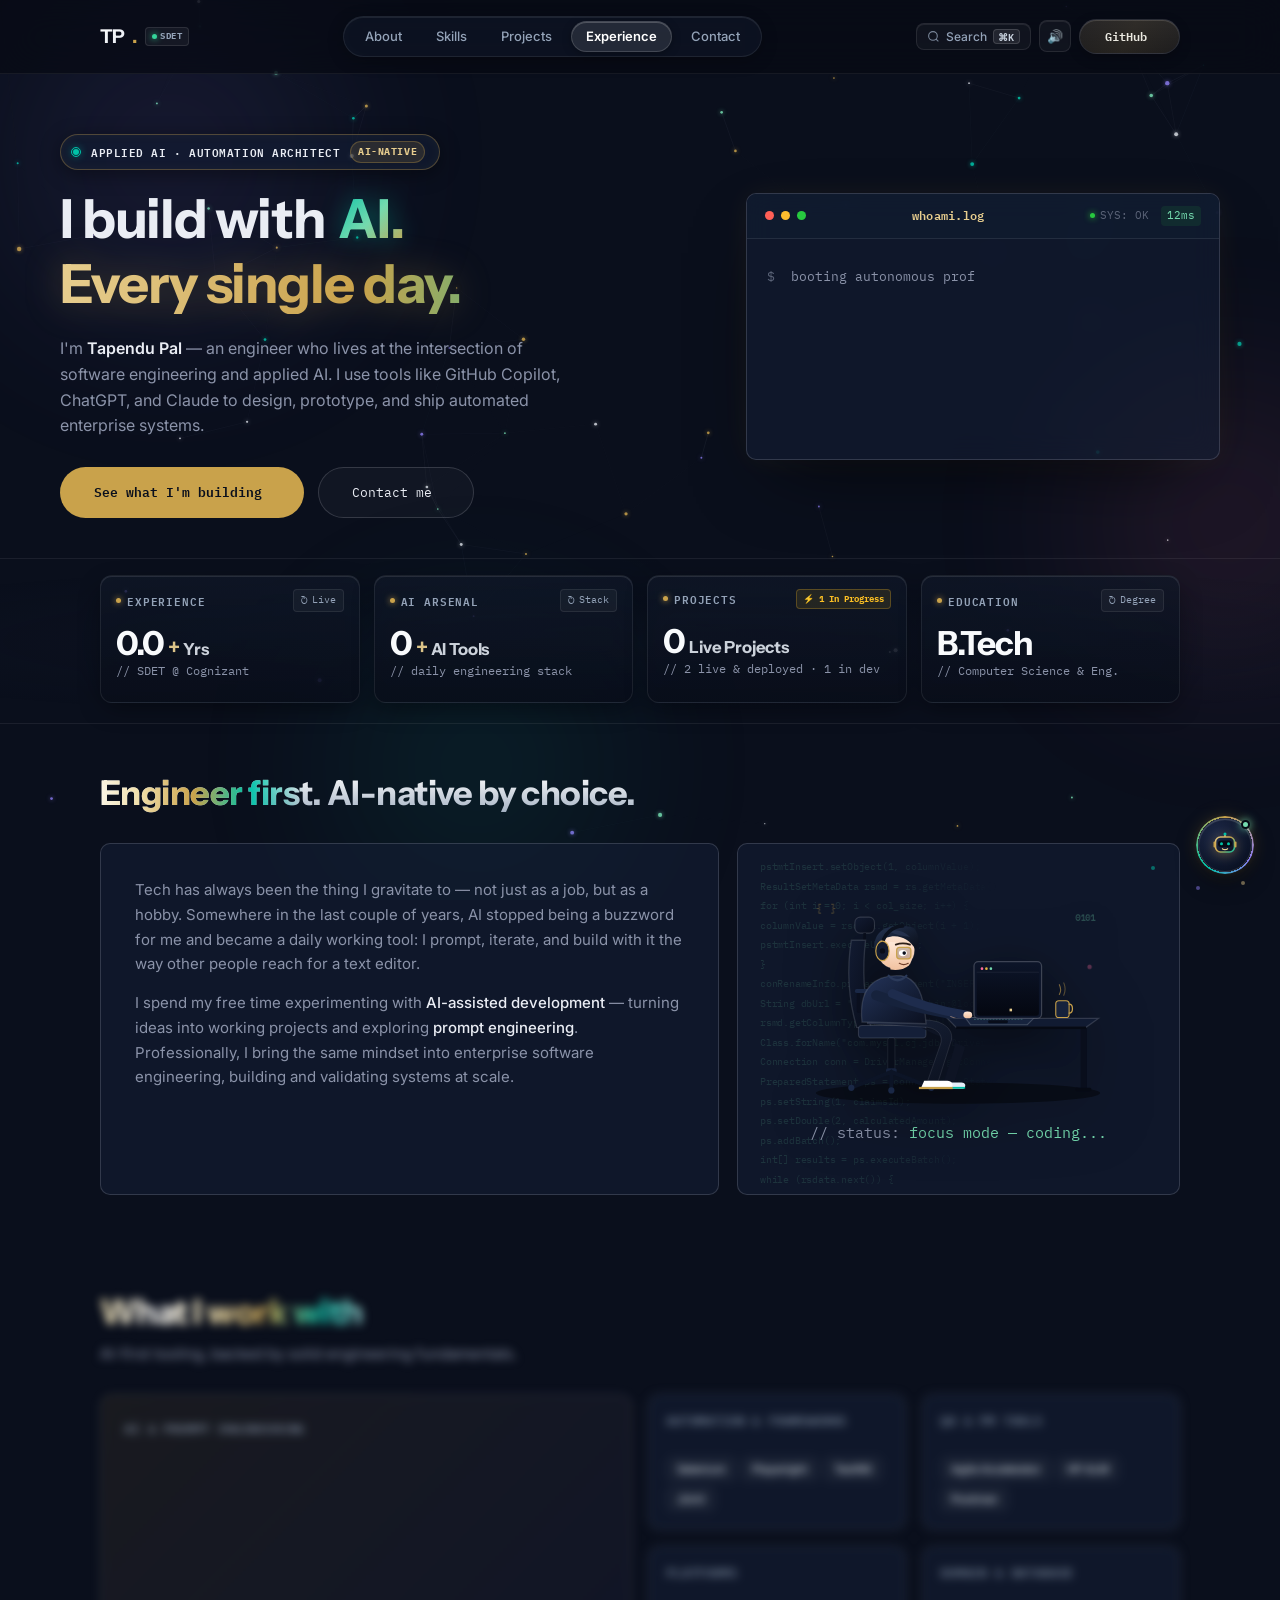
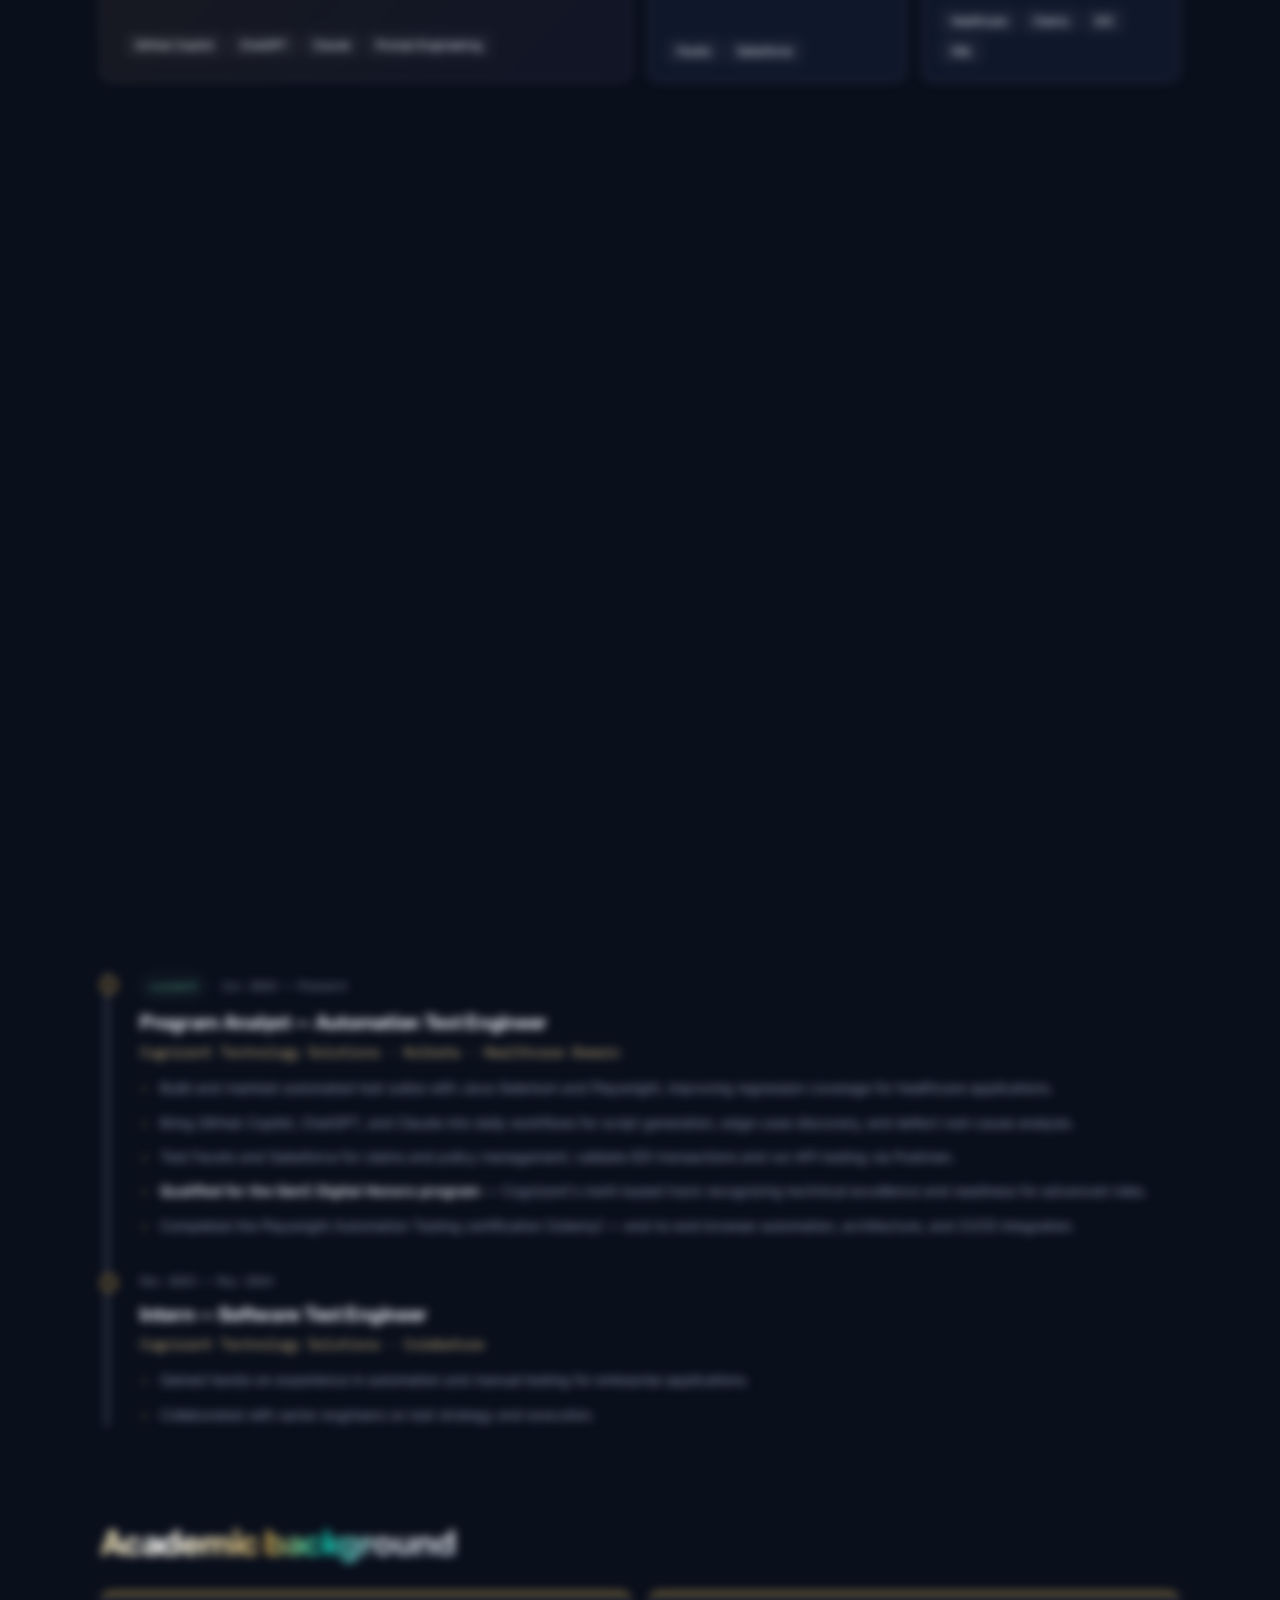
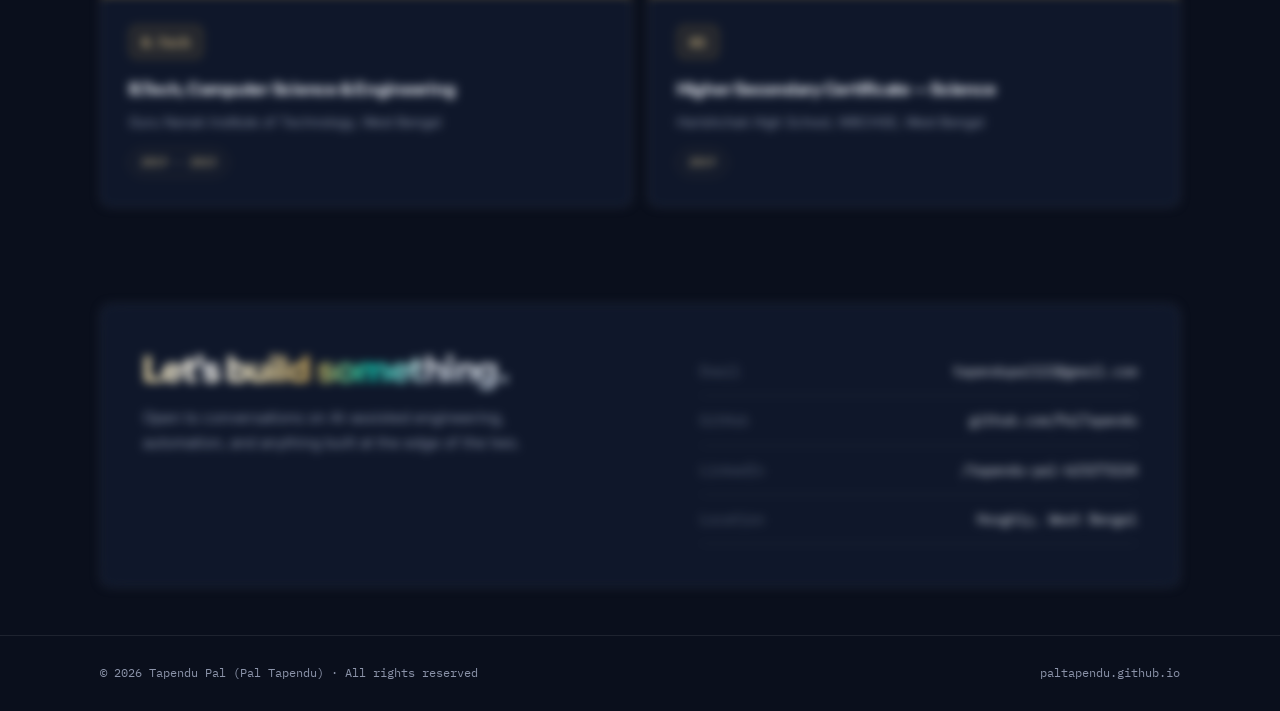
==== commit 3012e7ab: "Up arrow key bug fix" ====
--- a/index.html
+++ b/index.html
@@ -229,19 +229,46 @@
 
   <div id="pageContent">
 
-    <header>
+    <header id="mainHeader">
       <div class="wrap">
-        <nav>
-          <div class="logo">TP<span>.</span></div>
-          <div class="navlinks">
-            <a href="#about">About</a>
-            <a href="#skills">Skills</a>
-            <a href="#projects">Projects</a>
-            <a href="#experience">Experience</a>
-            <a href="#contact">Contact</a>
-          </div>
-          <a class="navcta magnetic" href="https://github.com/PalTapendu" target="_blank" rel="noopener"><span
-              class="bracket bracket-l">&lt;</span><span>GitHub</span><span class="bracket bracket-r">/&gt;</span></a>
+        <nav class="main-nav">
+          <a href="#" class="logo-link" aria-label="Tapendu Pal Portfolio Home">
+            <div class="logo">
+              <span class="logo-text">TP</span><span class="logo-dot">.</span>
+              <span class="logo-role-tag mono"><span class="role-live-dot"></span>SDET</span>
+            </div>
+          </a>
+          <div class="nav-dock">
+            <div class="navlinks">
+              <a href="#about" class="nav-item">About</a>
+              <a href="#skills" class="nav-item">Skills</a>
+              <a href="#projects" class="nav-item">Projects</a>
+              <a href="#experience" class="nav-item">Experience</a>
+              <a href="#contact" class="nav-item">Contact</a>
+            </div>
+          </div>
+          <div class="nav-actions">
+            <!-- Spotlight Command Palette Trigger -->
+            <button id="cmdTriggerBtn" class="cmd-trigger-btn" aria-label="Open Command Palette (Ctrl+K)">
+              <svg class="cmd-icon" viewBox="0 0 24 24" fill="none" stroke="currentColor" stroke-width="2">
+                <circle cx="11" cy="11" r="8"></circle>
+                <line x1="21" y1="21" x2="16.65" y2="16.65"></line>
+              </svg>
+              <span class="cmd-label">Search</span>
+              <kbd class="cmd-kbd mono">⌘K</kbd>
+            </button>
+
+            <!-- Interactive UI Sound Effects Toggle -->
+            <button id="sfxToggleBtn" class="sfx-toggle-btn" aria-label="Toggle UI Sound Effects" title="Toggle Futuristic UI Audio FX">
+              <span class="sfx-icon" id="sfxIcon">🔊</span>
+            </button>
+
+            <!-- Dynamic GitHub CTA -->
+            <a class="navcta magnetic" href="https://github.com/PalTapendu" target="_blank" rel="noopener" aria-label="GitHub Profile">
+              <span class="navcta-glow"></span>
+              <span class="bracket bracket-l">&lt;</span><span>GitHub</span><span class="bracket bracket-r">/&gt;</span>
+            </a>
+          </div>
         </nav>
       </div>
     </header>
@@ -1204,6 +1231,102 @@
     </div>
   </div>
 
+  <!-- SPOTLIGHT COMMAND PALETTE (CMD+K / CTRL+K) -->
+  <div id="cmdPaletteOverlay" class="cmd-palette-overlay" aria-hidden="true">
+    <div class="cmd-palette glass" role="dialog" aria-modal="true" aria-label="Command Palette">
+      <div class="cmd-input-header">
+        <svg class="cmd-search-icon" viewBox="0 0 24 24" fill="none" stroke="currentColor" stroke-width="2">
+          <circle cx="11" cy="11" r="8"></circle>
+          <line x1="21" y1="21" x2="16.65" y2="16.65"></line>
+        </svg>
+        <input type="text" id="cmdSearchInput" class="cmd-search-input" placeholder="Type a command or search... (e.g. 'projects', 'skills', 'github')" autocomplete="off" spellcheck="false">
+        <span class="cmd-esc-badge mono">ESC</span>
+      </div>
+      <div class="cmd-list" id="cmdList">
+        <div class="cmd-group-label">NAVIGATION</div>
+        <div class="cmd-item active" data-action="goto" data-target="#about" tabindex="0">
+          <span class="cmd-item-icon">👤</span>
+          <div class="cmd-item-info">
+            <div class="cmd-item-title">About Tapendu</div>
+            <div class="cmd-item-sub">Cognizant SDET, applied AI background &amp; philosophy</div>
+          </div>
+          <span class="cmd-item-key mono">Jump ↵</span>
+        </div>
+        <div class="cmd-item" data-action="goto" data-target="#skills" tabindex="0">
+          <span class="cmd-item-icon">⚡</span>
+          <div class="cmd-item-info">
+            <div class="cmd-item-title">Skills &amp; AI Stack</div>
+            <div class="cmd-item-sub">Selenium, Playwright, Copilot, ChatGPT, Claude</div>
+          </div>
+          <span class="cmd-item-key mono">Jump ↵</span>
+        </div>
+        <div class="cmd-item" data-action="goto" data-target="#projects" tabindex="0">
+          <span class="cmd-item-icon">🚀</span>
+          <div class="cmd-item-info">
+            <div class="cmd-item-title">AI Projects &amp; Extensions</div>
+            <div class="cmd-item-sub">Facebook Auto-Reply, Test Script Generator &amp; QA Agent</div>
+          </div>
+          <span class="cmd-item-key mono">Jump ↵</span>
+        </div>
+        <div class="cmd-item" data-action="goto" data-target="#experience" tabindex="0">
+          <span class="cmd-item-icon">💼</span>
+          <div class="cmd-item-info">
+            <div class="cmd-item-title">Work Experience</div>
+            <div class="cmd-item-sub">Cognizant Technology Solutions · Program Analyst (Live Tenure)</div>
+          </div>
+          <span class="cmd-item-key mono">Jump ↵</span>
+        </div>
+        <div class="cmd-item" data-action="goto" data-target="#contact" tabindex="0">
+          <span class="cmd-item-icon">📬</span>
+          <div class="cmd-item-info">
+            <div class="cmd-item-title">Contact &amp; Connect</div>
+            <div class="cmd-item-sub">Get in touch for enterprise QA / AI engineering collaborations</div>
+          </div>
+          <span class="cmd-item-key mono">Jump ↵</span>
+        </div>
+
+        <div class="cmd-group-label">QUICK ACTIONS</div>
+        <div class="cmd-item" data-action="project" data-target="fb-extension" tabindex="0">
+          <span class="cmd-item-icon">💬</span>
+          <div class="cmd-item-info">
+            <div class="cmd-item-title">View FB Auto-Reply Architecture</div>
+            <div class="cmd-item-sub">Open live Chrome Extension architecture modal</div>
+          </div>
+          <span class="cmd-item-key mono">Open ↵</span>
+        </div>
+        <div class="cmd-item" data-action="project" data-target="test-recorder" tabindex="0">
+          <span class="cmd-item-icon">🧪</span>
+          <div class="cmd-item-info">
+            <div class="cmd-item-title">View AI Test Script Gen Architecture</div>
+            <div class="cmd-item-sub">Open recorder extension architecture modal</div>
+          </div>
+          <span class="cmd-item-key mono">Open ↵</span>
+        </div>
+        <div class="cmd-item" data-action="github" tabindex="0">
+          <span class="cmd-item-icon">🐙</span>
+          <div class="cmd-item-info">
+            <div class="cmd-item-title">Open GitHub Profile</div>
+            <div class="cmd-item-sub">github.com/PalTapendu</div>
+          </div>
+          <span class="cmd-item-key mono">Visit ↗</span>
+        </div>
+        <div class="cmd-item" data-action="sound-toggle" tabindex="0">
+          <span class="cmd-item-icon">🔊</span>
+          <div class="cmd-item-info">
+            <div class="cmd-item-title">Toggle Futuristic Audio SFX</div>
+            <div class="cmd-item-sub">Synthesized mechanical tactile feedback</div>
+          </div>
+          <span class="cmd-item-key mono">Toggle ↵</span>
+        </div>
+      </div>
+      <div class="cmd-footer mono">
+        <span class="cmd-footer-tip"><kbd>↑</kbd><kbd>↓</kbd> navigate</span>
+        <span class="cmd-footer-tip"><kbd>↵</kbd> select</span>
+        <span class="cmd-footer-tip"><kbd>esc</kbd> close</span>
+      </div>
+    </div>
+  </div>
+
   <script src="script.js" defer></script>
 </body>
 
--- a/style.css
+++ b/style.css
@@ -205,86 +205,478 @@
   border-radius: 10px;
 }
 
-/* ---------- nav ---------- */
+/* ---------- MODERN LUXURY FLOATING NAV BAR ---------- */
 header {
   position: sticky;
   top: 0;
   z-index: 100;
-  background: rgba(10, 15, 28, 0.7);
-  backdrop-filter: blur(12px);
-  border-bottom: 1px solid var(--line);
-}
-
-nav {
+  background: rgba(7, 11, 20, 0.72);
+  backdrop-filter: blur(20px);
+  -webkit-backdrop-filter: blur(20px);
+  border-bottom: 1px solid rgba(255, 255, 255, 0.06);
+  transition: padding 0.35s cubic-bezier(0.16, 1, 0.3, 1), background 0.35s ease, border-color 0.35s ease, box-shadow 0.35s ease;
+}
+
+header.nav-scrolled {
+  background: rgba(6, 10, 19, 0.90);
+  border-bottom: 1px solid rgba(255, 255, 255, 0.09);
+  box-shadow: 0 10px 30px -10px rgba(0, 0, 0, 0.6), 0 1px 0 rgba(255, 255, 255, 0.08);
+}
+
+nav.main-nav {
   display: flex;
   align-items: center;
   justify-content: space-between;
-  padding: 18px 0;
+  padding: 16px 0;
+  transition: padding 0.3s cubic-bezier(0.16, 1, 0.3, 1);
+}
+
+header.nav-scrolled nav.main-nav {
+  padding: 11px 0;
+}
+
+/* Logo with Glint & Subtle Role Tag */
+.logo-link {
+  display: inline-flex;
+  align-items: center;
+  text-decoration: none;
 }
 
 .logo {
   font-family: 'Instrument Sans', sans-serif;
   font-weight: 800;
-  font-size: 18px;
-}
-
-.logo span {
+  font-size: 19px;
+  letter-spacing: -0.03em;
+  display: flex;
+  align-items: center;
+  gap: 7px;
+  color: #F8FAFC;
+  position: relative;
+  transition: transform 0.25s ease;
+}
+
+.logo:hover {
+  transform: scale(1.03);
+}
+
+.logo-text {
+  background: linear-gradient(135deg, #FFFFFF 0%, #E2E8F0 100%);
+  -webkit-background-clip: text;
+  -webkit-text-fill-color: transparent;
+}
+
+.logo-dot {
   color: var(--brass);
+  animation: dotGlow 2.5s infinite ease-in-out;
+}
+
+@keyframes dotGlow {
+  0%, 100% { text-shadow: 0 0 8px rgba(201, 162, 75, 0.8); }
+  50% { text-shadow: 0 0 2px rgba(201, 162, 75, 0.2); }
+}
+
+.logo-role-tag {
+  font-size: 9px;
+  font-weight: 700;
+  color: #94A3B8;
+  background: rgba(255, 255, 255, 0.05);
+  border: 1px solid rgba(255, 255, 255, 0.1);
+  padding: 1.5px 6px;
+  border-radius: 4px;
+  letter-spacing: 0.06em;
+  margin-left: 2px;
+  display: inline-flex;
+  align-items: center;
+  gap: 3px;
+  transition: border-color 0.25s ease, color 0.25s ease, background 0.25s ease;
+}
+
+.logo:hover .logo-role-tag {
+  border-color: rgba(201, 162, 75, 0.35);
+  background: rgba(201, 162, 75, 0.08);
+  color: var(--brass-soft);
+}
+
+.role-live-dot {
+  width: 5px;
+  height: 5px;
+  border-radius: 50%;
+  background: #34D399;
+  box-shadow: 0 0 6px #34D399;
+  display: inline-block;
+  animation: liveDotPulse 1.6s infinite ease-in-out;
+}
+
+/* Linear/Raycast Style Frosted Island Dock for Navlinks */
+.nav-dock {
+  display: flex;
+  align-items: center;
 }
 
 .navlinks {
   display: flex;
-  gap: 32px;
-  font-size: 14px;
-  color: var(--slate);
-}
-
-.navlinks a {
+  align-items: center;
+  gap: 4px;
+  background: rgba(16, 24, 40, 0.65);
+  border: 1px solid rgba(255, 255, 255, 0.08);
+  border-radius: 100px;
+  padding: 4px 6px;
+  box-shadow: inset 0 1px 0 rgba(255, 255, 255, 0.08), 0 4px 16px rgba(0, 0, 0, 0.25);
+  backdrop-filter: blur(14px);
+  -webkit-backdrop-filter: blur(14px);
+}
+
+.navlinks .nav-item {
   position: relative;
-  padding: 4px 0;
-  transition: color .2s;
-}
-
-.navlinks a:hover,
-.navlinks a.active {
-  color: var(--paper);
+  font-size: 13px;
+  font-weight: 500;
+  color: #94A3B8;
+  padding: 6px 14px;
+  border-radius: 100px;
+  transition: color 0.25s ease, background 0.25s ease, transform 0.2s ease, box-shadow 0.25s ease, border-color 0.25s ease;
+  text-decoration: none;
+  display: inline-block;
+  line-height: 1.3;
+  border: 1px solid transparent;
+}
+
+.navlinks .nav-item:hover {
+  color: #F8FAFC;
+  background: rgba(255, 255, 255, 0.06);
+}
+
+.navlinks .nav-item.active {
+  color: #FFFFFF;
+  font-weight: 600;
+  background: rgba(255, 255, 255, 0.1);
+  border-color: rgba(255, 255, 255, 0.14);
+  box-shadow: 0 2px 10px rgba(0, 0, 0, 0.3), inset 0 1px 0 rgba(255, 255, 255, 0.2);
 }
 
 .navlinks a::after {
-  content: "";
+  display: none;
+}
+
+/* Nav Actions Group */
+.nav-actions {
+  display: flex;
+  align-items: center;
+  gap: 8px;
+}
+
+/* Spotlight Command Palette Trigger Button */
+.cmd-trigger-btn {
+  font-family: 'Inter', sans-serif;
+  font-size: 12px;
+  font-weight: 500;
+  color: #94A3B8;
+  background: rgba(255, 255, 255, 0.04);
+  border: 1px solid rgba(255, 255, 255, 0.09);
+  padding: 5px 10px;
+  border-radius: 8px;
+  display: inline-flex;
+  align-items: center;
+  gap: 6px;
+  cursor: pointer;
+  outline: none;
+  transition: border-color 0.2s ease, background 0.2s ease, color 0.2s ease, transform 0.15s ease;
+  box-shadow: inset 0 1px 0 rgba(255, 255, 255, 0.08);
+}
+
+.cmd-trigger-btn:hover {
+  border-color: rgba(201, 162, 75, 0.4);
+  background: rgba(255, 255, 255, 0.08);
+  color: #F8FAFC;
+  transform: translateY(-1px);
+}
+
+.cmd-icon {
+  width: 13px;
+  height: 13px;
+  opacity: 0.8;
+}
+
+.cmd-kbd {
+  font-family: 'IBM Plex Mono', monospace;
+  font-size: 9.5px;
+  font-weight: 600;
+  color: #CBD5E1;
+  background: rgba(255, 255, 255, 0.08);
+  border: 1px solid rgba(255, 255, 255, 0.14);
+  padding: 1px 4.5px;
+  border-radius: 4px;
+  line-height: 1.2;
+}
+
+/* UI SFX Toggle Button */
+.sfx-toggle-btn {
+  background: rgba(255, 255, 255, 0.04);
+  border: 1px solid rgba(255, 255, 255, 0.09);
+  width: 32px;
+  height: 32px;
+  border-radius: 8px;
+  display: inline-flex;
+  align-items: center;
+  justify-content: center;
+  cursor: pointer;
+  outline: none;
+  color: #94A3B8;
+  font-size: 13px;
+  transition: border-color 0.2s ease, background 0.2s ease, transform 0.15s ease;
+  box-shadow: inset 0 1px 0 rgba(255, 255, 255, 0.08);
+}
+
+.sfx-toggle-btn:hover {
+  border-color: rgba(201, 162, 75, 0.4);
+  background: rgba(255, 255, 255, 0.08);
+  transform: translateY(-1px);
+}
+
+.sfx-toggle-btn.muted {
+  opacity: 0.55;
+  filter: grayscale(1);
+}
+
+/* CTA GitHub Button with Shimmer & Spring Action */
+.navcta {
+  font-family: 'IBM Plex Mono', monospace;
+  font-size: 11.5px;
+  font-weight: 600;
+  border: 1px solid rgba(255, 255, 255, 0.12);
+  background: linear-gradient(180deg, rgba(255, 255, 255, 0.06) 0%, rgba(255, 255, 255, 0.02) 100%);
+  color: #F1F5F9;
+  padding: 7px 15px;
+  border-radius: 100px;
+  position: relative;
+  overflow: hidden;
+  display: inline-flex;
+  align-items: center;
+  gap: 3px;
+  box-shadow: inset 0 1px 0 rgba(255, 255, 255, 0.14), 0 4px 12px rgba(0, 0, 0, 0.25);
+  transition: border-color 0.25s ease, background 0.25s ease, transform 0.2s ease, box-shadow 0.25s ease, color 0.25s ease;
+}
+
+.navcta-glow {
   position: absolute;
-  left: 0;
-  bottom: 0;
-  width: 0%;
-  height: 1px;
-  background: var(--brass);
-  transition: width .25s ease;
-}
-
-.navlinks a:hover::after,
-.navlinks a.active::after {
+  inset: -100%;
+  background: linear-gradient(90deg, transparent, rgba(201, 162, 75, 0.15), transparent);
+  transform: rotate(25deg);
+  transition: transform 0.7s ease;
+  pointer-events: none;
+}
+
+.navcta:hover .navcta-glow {
+  transform: rotate(25deg) translate(150%, 150%);
+}
+
+.navcta:hover {
+  border-color: rgba(201, 162, 75, 0.5);
+  background: rgba(201, 162, 75, 0.1);
+  color: var(--brass-soft);
+  box-shadow: inset 0 1px 0 rgba(255, 255, 255, 0.2), 0 6px 20px rgba(201, 162, 75, 0.2);
+  transform: translateY(-1.5px) scale(1.02);
+}
+
+@media (max-width: 820px) {
+  .nav-dock {
+    display: none;
+  }
+  .cmd-trigger-btn .cmd-label {
+    display: none;
+  }
+}
+
+/* ---------- SPOTLIGHT COMMAND PALETTE MODAL ---------- */
+.cmd-palette-overlay {
+  position: fixed;
+  inset: 0;
+  background: rgba(4, 7, 14, 0.78);
+  backdrop-filter: blur(16px);
+  -webkit-backdrop-filter: blur(16px);
+  z-index: 400;
+  display: flex;
+  align-items: flex-start;
+  justify-content: center;
+  padding: 80px 20px 20px;
+  opacity: 0;
+  pointer-events: none;
+  transition: opacity 0.25s cubic-bezier(0.16, 1, 0.3, 1);
+}
+
+.cmd-palette-overlay.open {
+  opacity: 1;
+  pointer-events: auto;
+}
+
+.cmd-palette {
   width: 100%;
-}
-
-.navcta {
-  font-family: 'IBM Plex Mono', monospace;
-  font-size: 12px;
-  border: 1px solid var(--line-strong);
-  padding: 9px 16px;
-  border-radius: 100px;
-  transition: border-color .2s, background .2s, transform .2s;
-}
-
-.navcta:hover {
-  border-color: var(--brass);
-  background: rgba(201, 162, 75, 0.08);
-  transform: translateY(-1px);
-}
-
-@media (max-width:820px) {
-  .navlinks {
-    display: none;
-  }
+  max-width: 580px;
+  background: linear-gradient(180deg, rgba(17, 26, 44, 0.95) 0%, rgba(9, 14, 26, 0.98) 100%);
+  border: 1px solid rgba(255, 255, 255, 0.12);
+  border-radius: 14px;
+  box-shadow: 0 30px 90px -20px rgba(0, 0, 0, 0.8), 0 0 30px rgba(201, 162, 75, 0.08), inset 0 1px 0 rgba(255, 255, 255, 0.18);
+  overflow: hidden;
+  transform: scale(0.96) translateY(-8px);
+  transition: transform 0.25s cubic-bezier(0.16, 1, 0.3, 1);
+  display: flex;
+  flex-direction: column;
+}
+
+.cmd-palette-overlay.open .cmd-palette {
+  transform: scale(1) translateY(0);
+}
+
+.cmd-input-header {
+  display: flex;
+  align-items: center;
+  gap: 12px;
+  padding: 16px 18px;
+  border-bottom: 1px solid rgba(255, 255, 255, 0.08);
+  background: rgba(255, 255, 255, 0.02);
+}
+
+.cmd-search-icon {
+  width: 18px;
+  height: 18px;
+  color: var(--brass-soft);
+  flex-shrink: 0;
+}
+
+.cmd-search-input {
+  flex: 1;
+  background: transparent;
+  border: none;
+  outline: none;
+  font-family: 'Inter', sans-serif;
+  font-size: 14.5px;
+  color: #F8FAFC;
+  caret-color: var(--brass);
+}
+
+.cmd-search-input::placeholder {
+  color: #64748B;
+  font-size: 13.5px;
+}
+
+.cmd-esc-badge {
+  font-size: 10px;
+  font-weight: 600;
+  color: #64748B;
+  background: rgba(255, 255, 255, 0.06);
+  border: 1px solid rgba(255, 255, 255, 0.1);
+  padding: 2px 6px;
+  border-radius: 4px;
+}
+
+.cmd-list {
+  max-height: 380px;
+  overflow-y: auto;
+  padding: 10px 8px;
+}
+
+.cmd-list::-webkit-scrollbar {
+  width: 5px;
+}
+
+.cmd-list::-webkit-scrollbar-thumb {
+  background: rgba(255, 255, 255, 0.1);
+  border-radius: 6px;
+}
+
+.cmd-group-label {
+  font-family: 'IBM Plex Mono', monospace;
+  font-size: 9.5px;
+  font-weight: 600;
+  letter-spacing: 0.08em;
+  color: #64748B;
+  padding: 8px 12px 4px;
+}
+
+.cmd-item {
+  display: flex;
+  align-items: center;
+  gap: 12px;
+  padding: 10px 12px;
+  border-radius: 8px;
+  cursor: pointer;
+  outline: none;
+  border: 1px solid transparent;
+  transition: background 0.15s ease, border-color 0.15s ease;
+}
+
+.cmd-item:hover,
+.cmd-item.active,
+.cmd-item:focus-visible {
+  background: rgba(255, 255, 255, 0.06);
+  border-color: rgba(255, 255, 255, 0.09);
+}
+
+.cmd-item-icon {
+  font-size: 16px;
+  width: 24px;
+  text-align: center;
+  flex-shrink: 0;
+}
+
+.cmd-item-info {
+  flex: 1;
+  min-width: 0;
+}
+
+.cmd-item-title {
+  font-size: 13.5px;
+  font-weight: 600;
+  color: #F1F5F9;
+  line-height: 1.3;
+}
+
+.cmd-item-sub {
+  font-size: 11.5px;
+  color: #8B93A9;
+  white-space: nowrap;
+  overflow: hidden;
+  text-overflow: ellipsis;
+  margin-top: 1px;
+}
+
+.cmd-item-key {
+  font-size: 10px;
+  color: #64748B;
+  background: rgba(255, 255, 255, 0.04);
+  border: 1px solid rgba(255, 255, 255, 0.08);
+  padding: 2px 6px;
+  border-radius: 4px;
+  opacity: 0;
+  transition: opacity 0.15s ease;
+}
+
+.cmd-item:hover .cmd-item-key,
+.cmd-item.active .cmd-item-key {
+  opacity: 1;
+  color: var(--brass-soft);
+  border-color: rgba(201, 162, 75, 0.3);
+}
+
+.cmd-footer {
+  display: flex;
+  align-items: center;
+  justify-content: flex-end;
+  gap: 14px;
+  padding: 10px 18px;
+  background: rgba(6, 10, 20, 0.6);
+  border-top: 1px solid rgba(255, 255, 255, 0.06);
+  font-size: 10.5px;
+  color: #64748B;
+}
+
+.cmd-footer-tip kbd {
+  background: rgba(255, 255, 255, 0.06);
+  border: 1px solid rgba(255, 255, 255, 0.1);
+  padding: 1px 4px;
+  border-radius: 3px;
+  margin-right: 2px;
+  font-size: 9.5px;
+  color: #94A3B8;
 }
 
 /* ---------- buttons: magnetic + bracket-hover ---------- */
@@ -2276,6 +2668,16 @@
   opacity: 1;
   pointer-events: auto;
   transform: translateY(0) scale(1);
+}
+
+/* Hide back-to-top button completely when AI chat assistant is open */
+#toTop.hide-by-chat,
+#panelFrame.open ~ #toTop,
+body:has(#panelFrame.open) #toTop {
+  opacity: 0 !important;
+  pointer-events: none !important;
+  transform: translateY(16px) scale(0.85) !important;
+  visibility: hidden !important;
 }
 
 #toTop:hover {
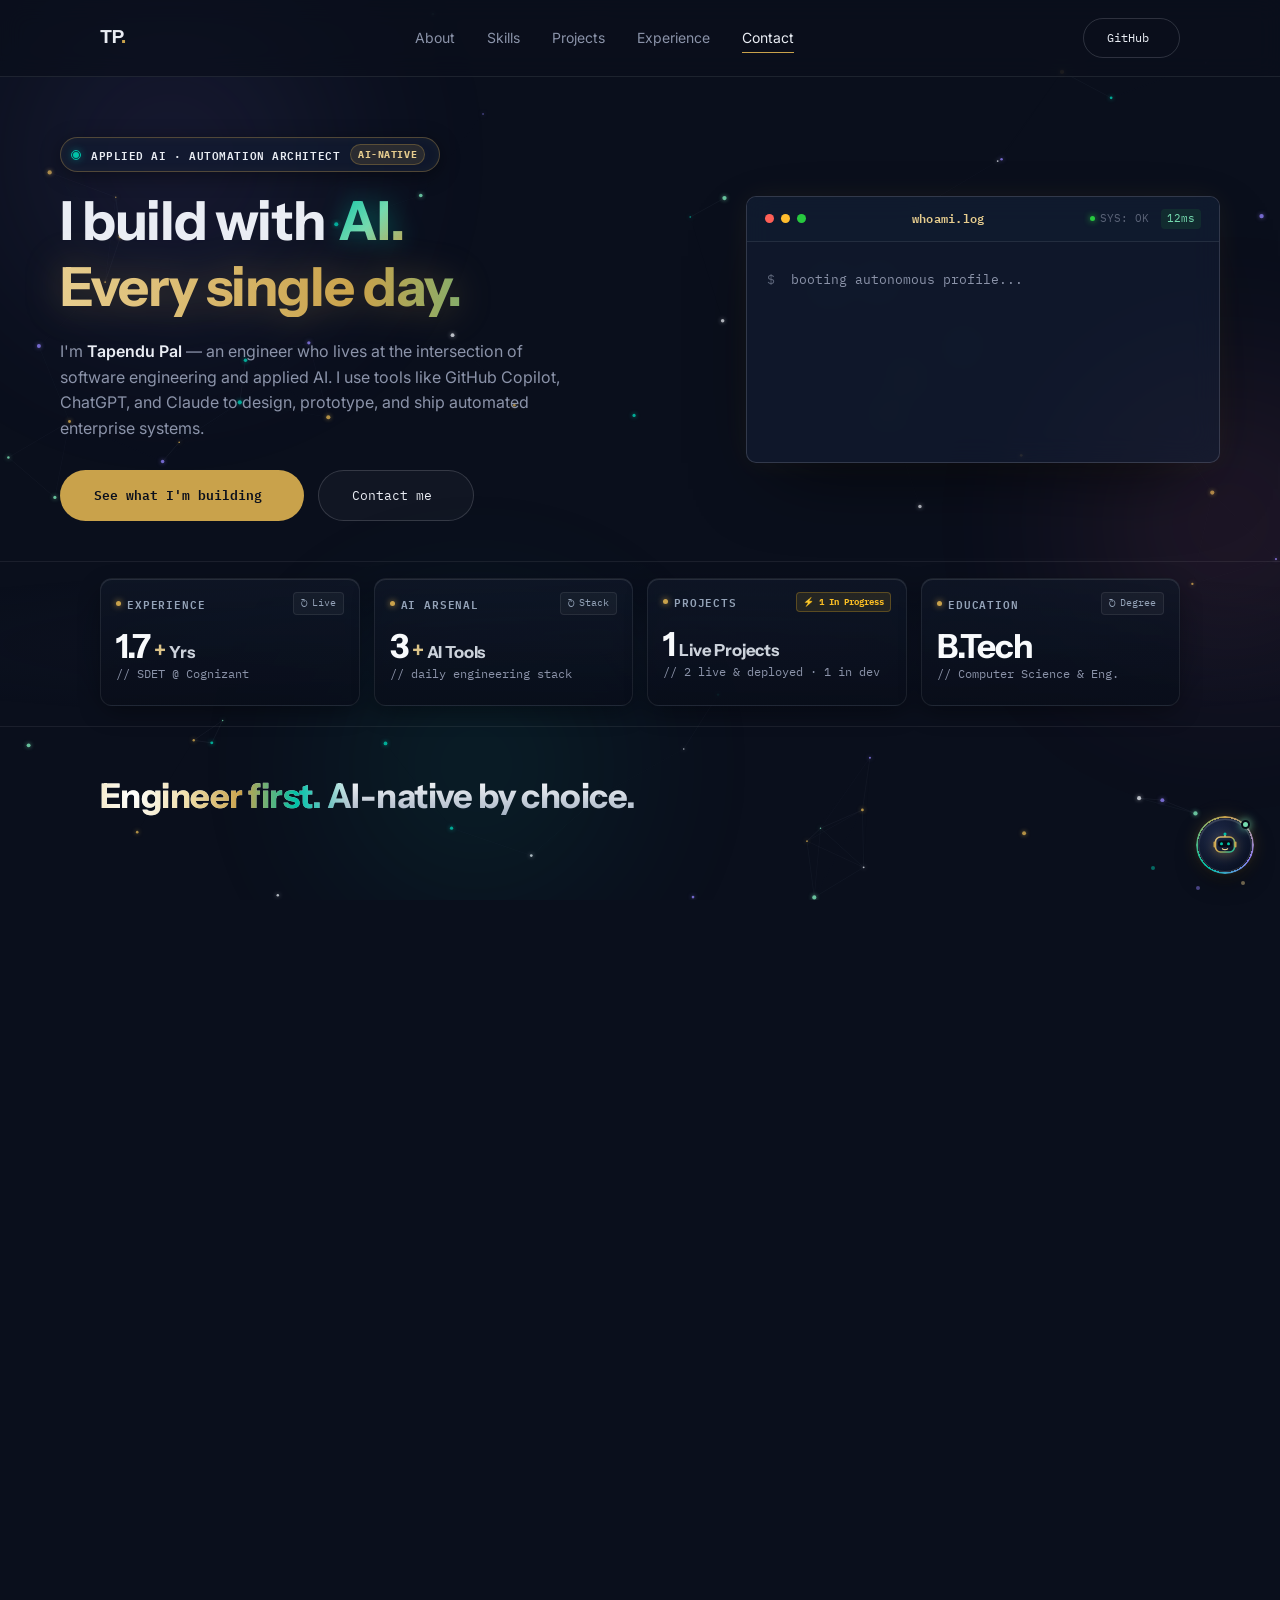
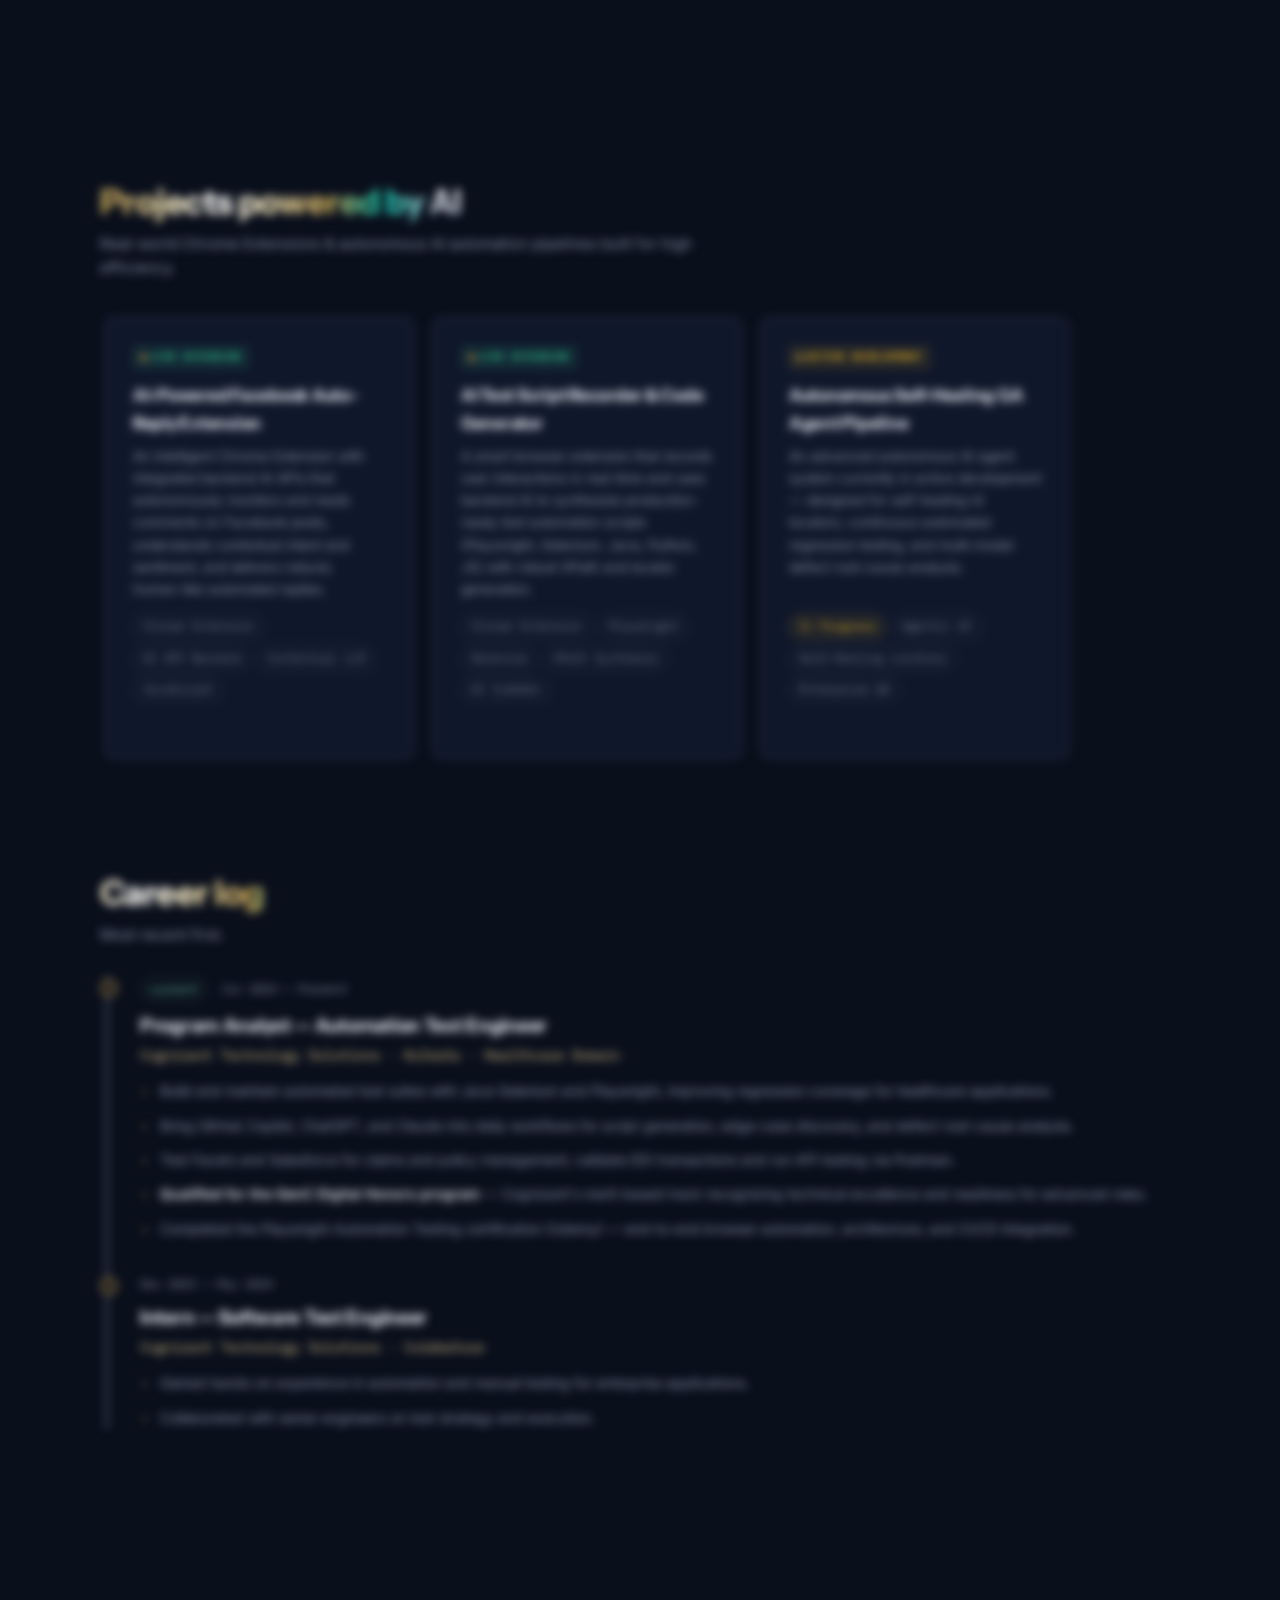
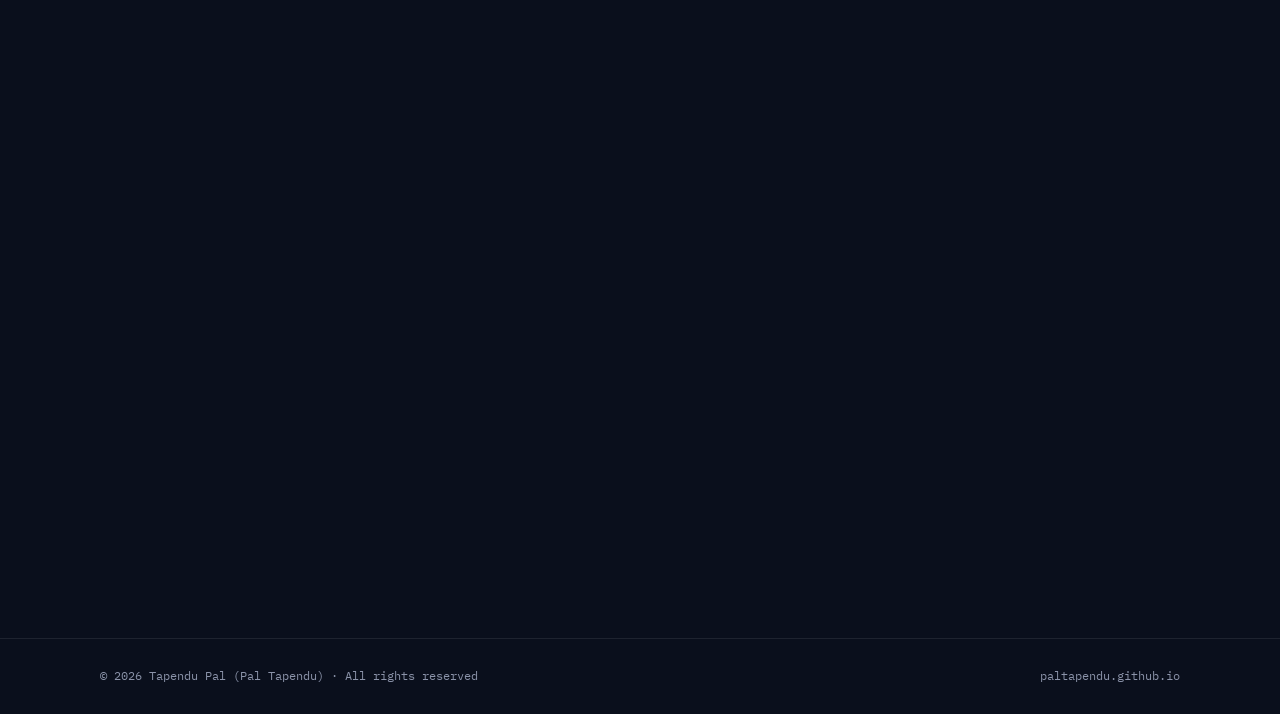
==== commit 8e71ab60: "refactor: remove command palette and simplify navigation header UI" ====
--- a/index.html
+++ b/index.html
@@ -229,46 +229,19 @@
 
   <div id="pageContent">
 
-    <header id="mainHeader">
+    <header>
       <div class="wrap">
-        <nav class="main-nav">
-          <a href="#" class="logo-link" aria-label="Tapendu Pal Portfolio Home">
-            <div class="logo">
-              <span class="logo-text">TP</span><span class="logo-dot">.</span>
-              <span class="logo-role-tag mono"><span class="role-live-dot"></span>SDET</span>
-            </div>
-          </a>
-          <div class="nav-dock">
-            <div class="navlinks">
-              <a href="#about" class="nav-item">About</a>
-              <a href="#skills" class="nav-item">Skills</a>
-              <a href="#projects" class="nav-item">Projects</a>
-              <a href="#experience" class="nav-item">Experience</a>
-              <a href="#contact" class="nav-item">Contact</a>
-            </div>
-          </div>
-          <div class="nav-actions">
-            <!-- Spotlight Command Palette Trigger -->
-            <button id="cmdTriggerBtn" class="cmd-trigger-btn" aria-label="Open Command Palette (Ctrl+K)">
-              <svg class="cmd-icon" viewBox="0 0 24 24" fill="none" stroke="currentColor" stroke-width="2">
-                <circle cx="11" cy="11" r="8"></circle>
-                <line x1="21" y1="21" x2="16.65" y2="16.65"></line>
-              </svg>
-              <span class="cmd-label">Search</span>
-              <kbd class="cmd-kbd mono">⌘K</kbd>
-            </button>
-
-            <!-- Interactive UI Sound Effects Toggle -->
-            <button id="sfxToggleBtn" class="sfx-toggle-btn" aria-label="Toggle UI Sound Effects" title="Toggle Futuristic UI Audio FX">
-              <span class="sfx-icon" id="sfxIcon">🔊</span>
-            </button>
-
-            <!-- Dynamic GitHub CTA -->
-            <a class="navcta magnetic" href="https://github.com/PalTapendu" target="_blank" rel="noopener" aria-label="GitHub Profile">
-              <span class="navcta-glow"></span>
-              <span class="bracket bracket-l">&lt;</span><span>GitHub</span><span class="bracket bracket-r">/&gt;</span>
-            </a>
-          </div>
+        <nav>
+          <div class="logo">TP<span>.</span></div>
+          <div class="navlinks">
+            <a href="#about">About</a>
+            <a href="#skills">Skills</a>
+            <a href="#projects">Projects</a>
+            <a href="#experience">Experience</a>
+            <a href="#contact">Contact</a>
+          </div>
+          <a class="navcta magnetic" href="https://github.com/PalTapendu" target="_blank" rel="noopener"><span
+              class="bracket bracket-l">&lt;</span><span>GitHub</span><span class="bracket bracket-r">/&gt;</span></a>
         </nav>
       </div>
     </header>
@@ -1231,102 +1204,6 @@
     </div>
   </div>
 
-  <!-- SPOTLIGHT COMMAND PALETTE (CMD+K / CTRL+K) -->
-  <div id="cmdPaletteOverlay" class="cmd-palette-overlay" aria-hidden="true">
-    <div class="cmd-palette glass" role="dialog" aria-modal="true" aria-label="Command Palette">
-      <div class="cmd-input-header">
-        <svg class="cmd-search-icon" viewBox="0 0 24 24" fill="none" stroke="currentColor" stroke-width="2">
-          <circle cx="11" cy="11" r="8"></circle>
-          <line x1="21" y1="21" x2="16.65" y2="16.65"></line>
-        </svg>
-        <input type="text" id="cmdSearchInput" class="cmd-search-input" placeholder="Type a command or search... (e.g. 'projects', 'skills', 'github')" autocomplete="off" spellcheck="false">
-        <span class="cmd-esc-badge mono">ESC</span>
-      </div>
-      <div class="cmd-list" id="cmdList">
-        <div class="cmd-group-label">NAVIGATION</div>
-        <div class="cmd-item active" data-action="goto" data-target="#about" tabindex="0">
-          <span class="cmd-item-icon">👤</span>
-          <div class="cmd-item-info">
-            <div class="cmd-item-title">About Tapendu</div>
-            <div class="cmd-item-sub">Cognizant SDET, applied AI background &amp; philosophy</div>
-          </div>
-          <span class="cmd-item-key mono">Jump ↵</span>
-        </div>
-        <div class="cmd-item" data-action="goto" data-target="#skills" tabindex="0">
-          <span class="cmd-item-icon">⚡</span>
-          <div class="cmd-item-info">
-            <div class="cmd-item-title">Skills &amp; AI Stack</div>
-            <div class="cmd-item-sub">Selenium, Playwright, Copilot, ChatGPT, Claude</div>
-          </div>
-          <span class="cmd-item-key mono">Jump ↵</span>
-        </div>
-        <div class="cmd-item" data-action="goto" data-target="#projects" tabindex="0">
-          <span class="cmd-item-icon">🚀</span>
-          <div class="cmd-item-info">
-            <div class="cmd-item-title">AI Projects &amp; Extensions</div>
-            <div class="cmd-item-sub">Facebook Auto-Reply, Test Script Generator &amp; QA Agent</div>
-          </div>
-          <span class="cmd-item-key mono">Jump ↵</span>
-        </div>
-        <div class="cmd-item" data-action="goto" data-target="#experience" tabindex="0">
-          <span class="cmd-item-icon">💼</span>
-          <div class="cmd-item-info">
-            <div class="cmd-item-title">Work Experience</div>
-            <div class="cmd-item-sub">Cognizant Technology Solutions · Program Analyst (Live Tenure)</div>
-          </div>
-          <span class="cmd-item-key mono">Jump ↵</span>
-        </div>
-        <div class="cmd-item" data-action="goto" data-target="#contact" tabindex="0">
-          <span class="cmd-item-icon">📬</span>
-          <div class="cmd-item-info">
-            <div class="cmd-item-title">Contact &amp; Connect</div>
-            <div class="cmd-item-sub">Get in touch for enterprise QA / AI engineering collaborations</div>
-          </div>
-          <span class="cmd-item-key mono">Jump ↵</span>
-        </div>
-
-        <div class="cmd-group-label">QUICK ACTIONS</div>
-        <div class="cmd-item" data-action="project" data-target="fb-extension" tabindex="0">
-          <span class="cmd-item-icon">💬</span>
-          <div class="cmd-item-info">
-            <div class="cmd-item-title">View FB Auto-Reply Architecture</div>
-            <div class="cmd-item-sub">Open live Chrome Extension architecture modal</div>
-          </div>
-          <span class="cmd-item-key mono">Open ↵</span>
-        </div>
-        <div class="cmd-item" data-action="project" data-target="test-recorder" tabindex="0">
-          <span class="cmd-item-icon">🧪</span>
-          <div class="cmd-item-info">
-            <div class="cmd-item-title">View AI Test Script Gen Architecture</div>
-            <div class="cmd-item-sub">Open recorder extension architecture modal</div>
-          </div>
-          <span class="cmd-item-key mono">Open ↵</span>
-        </div>
-        <div class="cmd-item" data-action="github" tabindex="0">
-          <span class="cmd-item-icon">🐙</span>
-          <div class="cmd-item-info">
-            <div class="cmd-item-title">Open GitHub Profile</div>
-            <div class="cmd-item-sub">github.com/PalTapendu</div>
-          </div>
-          <span class="cmd-item-key mono">Visit ↗</span>
-        </div>
-        <div class="cmd-item" data-action="sound-toggle" tabindex="0">
-          <span class="cmd-item-icon">🔊</span>
-          <div class="cmd-item-info">
-            <div class="cmd-item-title">Toggle Futuristic Audio SFX</div>
-            <div class="cmd-item-sub">Synthesized mechanical tactile feedback</div>
-          </div>
-          <span class="cmd-item-key mono">Toggle ↵</span>
-        </div>
-      </div>
-      <div class="cmd-footer mono">
-        <span class="cmd-footer-tip"><kbd>↑</kbd><kbd>↓</kbd> navigate</span>
-        <span class="cmd-footer-tip"><kbd>↵</kbd> select</span>
-        <span class="cmd-footer-tip"><kbd>esc</kbd> close</span>
-      </div>
-    </div>
-  </div>
-
   <script src="script.js" defer></script>
 </body>
 
--- a/style.css
+++ b/style.css
@@ -205,478 +205,86 @@
   border-radius: 10px;
 }
 
-/* ---------- MODERN LUXURY FLOATING NAV BAR ---------- */
+/* ---------- nav ---------- */
 header {
   position: sticky;
   top: 0;
   z-index: 100;
-  background: rgba(7, 11, 20, 0.72);
-  backdrop-filter: blur(20px);
-  -webkit-backdrop-filter: blur(20px);
-  border-bottom: 1px solid rgba(255, 255, 255, 0.06);
-  transition: padding 0.35s cubic-bezier(0.16, 1, 0.3, 1), background 0.35s ease, border-color 0.35s ease, box-shadow 0.35s ease;
-}
-
-header.nav-scrolled {
-  background: rgba(6, 10, 19, 0.90);
-  border-bottom: 1px solid rgba(255, 255, 255, 0.09);
-  box-shadow: 0 10px 30px -10px rgba(0, 0, 0, 0.6), 0 1px 0 rgba(255, 255, 255, 0.08);
-}
-
-nav.main-nav {
+  background: rgba(10, 15, 28, 0.7);
+  backdrop-filter: blur(12px);
+  border-bottom: 1px solid var(--line);
+}
+
+nav {
   display: flex;
   align-items: center;
   justify-content: space-between;
-  padding: 16px 0;
-  transition: padding 0.3s cubic-bezier(0.16, 1, 0.3, 1);
-}
-
-header.nav-scrolled nav.main-nav {
-  padding: 11px 0;
-}
-
-/* Logo with Glint & Subtle Role Tag */
-.logo-link {
-  display: inline-flex;
-  align-items: center;
-  text-decoration: none;
+  padding: 18px 0;
 }
 
 .logo {
   font-family: 'Instrument Sans', sans-serif;
   font-weight: 800;
-  font-size: 19px;
-  letter-spacing: -0.03em;
-  display: flex;
-  align-items: center;
-  gap: 7px;
-  color: #F8FAFC;
+  font-size: 18px;
+}
+
+.logo span {
+  color: var(--brass);
+}
+
+.navlinks {
+  display: flex;
+  gap: 32px;
+  font-size: 14px;
+  color: var(--slate);
+}
+
+.navlinks a {
   position: relative;
-  transition: transform 0.25s ease;
-}
-
-.logo:hover {
-  transform: scale(1.03);
-}
-
-.logo-text {
-  background: linear-gradient(135deg, #FFFFFF 0%, #E2E8F0 100%);
-  -webkit-background-clip: text;
-  -webkit-text-fill-color: transparent;
-}
-
-.logo-dot {
-  color: var(--brass);
-  animation: dotGlow 2.5s infinite ease-in-out;
-}
-
-@keyframes dotGlow {
-  0%, 100% { text-shadow: 0 0 8px rgba(201, 162, 75, 0.8); }
-  50% { text-shadow: 0 0 2px rgba(201, 162, 75, 0.2); }
-}
-
-.logo-role-tag {
-  font-size: 9px;
-  font-weight: 700;
-  color: #94A3B8;
-  background: rgba(255, 255, 255, 0.05);
-  border: 1px solid rgba(255, 255, 255, 0.1);
-  padding: 1.5px 6px;
-  border-radius: 4px;
-  letter-spacing: 0.06em;
-  margin-left: 2px;
-  display: inline-flex;
-  align-items: center;
-  gap: 3px;
-  transition: border-color 0.25s ease, color 0.25s ease, background 0.25s ease;
-}
-
-.logo:hover .logo-role-tag {
-  border-color: rgba(201, 162, 75, 0.35);
+  padding: 4px 0;
+  transition: color .2s;
+}
+
+.navlinks a:hover,
+.navlinks a.active {
+  color: var(--paper);
+}
+
+.navlinks a::after {
+  content: "";
+  position: absolute;
+  left: 0;
+  bottom: 0;
+  width: 0%;
+  height: 1px;
+  background: var(--brass);
+  transition: width .25s ease;
+}
+
+.navlinks a:hover::after,
+.navlinks a.active::after {
+  width: 100%;
+}
+
+.navcta {
+  font-family: 'IBM Plex Mono', monospace;
+  font-size: 12px;
+  border: 1px solid var(--line-strong);
+  padding: 9px 16px;
+  border-radius: 100px;
+  transition: border-color .2s, background .2s, transform .2s;
+}
+
+.navcta:hover {
+  border-color: var(--brass);
   background: rgba(201, 162, 75, 0.08);
-  color: var(--brass-soft);
-}
-
-.role-live-dot {
-  width: 5px;
-  height: 5px;
-  border-radius: 50%;
-  background: #34D399;
-  box-shadow: 0 0 6px #34D399;
-  display: inline-block;
-  animation: liveDotPulse 1.6s infinite ease-in-out;
-}
-
-/* Linear/Raycast Style Frosted Island Dock for Navlinks */
-.nav-dock {
-  display: flex;
-  align-items: center;
-}
-
-.navlinks {
-  display: flex;
-  align-items: center;
-  gap: 4px;
-  background: rgba(16, 24, 40, 0.65);
-  border: 1px solid rgba(255, 255, 255, 0.08);
-  border-radius: 100px;
-  padding: 4px 6px;
-  box-shadow: inset 0 1px 0 rgba(255, 255, 255, 0.08), 0 4px 16px rgba(0, 0, 0, 0.25);
-  backdrop-filter: blur(14px);
-  -webkit-backdrop-filter: blur(14px);
-}
-
-.navlinks .nav-item {
-  position: relative;
-  font-size: 13px;
-  font-weight: 500;
-  color: #94A3B8;
-  padding: 6px 14px;
-  border-radius: 100px;
-  transition: color 0.25s ease, background 0.25s ease, transform 0.2s ease, box-shadow 0.25s ease, border-color 0.25s ease;
-  text-decoration: none;
-  display: inline-block;
-  line-height: 1.3;
-  border: 1px solid transparent;
-}
-
-.navlinks .nav-item:hover {
-  color: #F8FAFC;
-  background: rgba(255, 255, 255, 0.06);
-}
-
-.navlinks .nav-item.active {
-  color: #FFFFFF;
-  font-weight: 600;
-  background: rgba(255, 255, 255, 0.1);
-  border-color: rgba(255, 255, 255, 0.14);
-  box-shadow: 0 2px 10px rgba(0, 0, 0, 0.3), inset 0 1px 0 rgba(255, 255, 255, 0.2);
-}
-
-.navlinks a::after {
-  display: none;
-}
-
-/* Nav Actions Group */
-.nav-actions {
-  display: flex;
-  align-items: center;
-  gap: 8px;
-}
-
-/* Spotlight Command Palette Trigger Button */
-.cmd-trigger-btn {
-  font-family: 'Inter', sans-serif;
-  font-size: 12px;
-  font-weight: 500;
-  color: #94A3B8;
-  background: rgba(255, 255, 255, 0.04);
-  border: 1px solid rgba(255, 255, 255, 0.09);
-  padding: 5px 10px;
-  border-radius: 8px;
-  display: inline-flex;
-  align-items: center;
-  gap: 6px;
-  cursor: pointer;
-  outline: none;
-  transition: border-color 0.2s ease, background 0.2s ease, color 0.2s ease, transform 0.15s ease;
-  box-shadow: inset 0 1px 0 rgba(255, 255, 255, 0.08);
-}
-
-.cmd-trigger-btn:hover {
-  border-color: rgba(201, 162, 75, 0.4);
-  background: rgba(255, 255, 255, 0.08);
-  color: #F8FAFC;
   transform: translateY(-1px);
 }
 
-.cmd-icon {
-  width: 13px;
-  height: 13px;
-  opacity: 0.8;
-}
-
-.cmd-kbd {
-  font-family: 'IBM Plex Mono', monospace;
-  font-size: 9.5px;
-  font-weight: 600;
-  color: #CBD5E1;
-  background: rgba(255, 255, 255, 0.08);
-  border: 1px solid rgba(255, 255, 255, 0.14);
-  padding: 1px 4.5px;
-  border-radius: 4px;
-  line-height: 1.2;
-}
-
-/* UI SFX Toggle Button */
-.sfx-toggle-btn {
-  background: rgba(255, 255, 255, 0.04);
-  border: 1px solid rgba(255, 255, 255, 0.09);
-  width: 32px;
-  height: 32px;
-  border-radius: 8px;
-  display: inline-flex;
-  align-items: center;
-  justify-content: center;
-  cursor: pointer;
-  outline: none;
-  color: #94A3B8;
-  font-size: 13px;
-  transition: border-color 0.2s ease, background 0.2s ease, transform 0.15s ease;
-  box-shadow: inset 0 1px 0 rgba(255, 255, 255, 0.08);
-}
-
-.sfx-toggle-btn:hover {
-  border-color: rgba(201, 162, 75, 0.4);
-  background: rgba(255, 255, 255, 0.08);
-  transform: translateY(-1px);
-}
-
-.sfx-toggle-btn.muted {
-  opacity: 0.55;
-  filter: grayscale(1);
-}
-
-/* CTA GitHub Button with Shimmer & Spring Action */
-.navcta {
-  font-family: 'IBM Plex Mono', monospace;
-  font-size: 11.5px;
-  font-weight: 600;
-  border: 1px solid rgba(255, 255, 255, 0.12);
-  background: linear-gradient(180deg, rgba(255, 255, 255, 0.06) 0%, rgba(255, 255, 255, 0.02) 100%);
-  color: #F1F5F9;
-  padding: 7px 15px;
-  border-radius: 100px;
-  position: relative;
-  overflow: hidden;
-  display: inline-flex;
-  align-items: center;
-  gap: 3px;
-  box-shadow: inset 0 1px 0 rgba(255, 255, 255, 0.14), 0 4px 12px rgba(0, 0, 0, 0.25);
-  transition: border-color 0.25s ease, background 0.25s ease, transform 0.2s ease, box-shadow 0.25s ease, color 0.25s ease;
-}
-
-.navcta-glow {
-  position: absolute;
-  inset: -100%;
-  background: linear-gradient(90deg, transparent, rgba(201, 162, 75, 0.15), transparent);
-  transform: rotate(25deg);
-  transition: transform 0.7s ease;
-  pointer-events: none;
-}
-
-.navcta:hover .navcta-glow {
-  transform: rotate(25deg) translate(150%, 150%);
-}
-
-.navcta:hover {
-  border-color: rgba(201, 162, 75, 0.5);
-  background: rgba(201, 162, 75, 0.1);
-  color: var(--brass-soft);
-  box-shadow: inset 0 1px 0 rgba(255, 255, 255, 0.2), 0 6px 20px rgba(201, 162, 75, 0.2);
-  transform: translateY(-1.5px) scale(1.02);
-}
-
-@media (max-width: 820px) {
-  .nav-dock {
+@media (max-width:820px) {
+  .navlinks {
     display: none;
   }
-  .cmd-trigger-btn .cmd-label {
-    display: none;
-  }
-}
-
-/* ---------- SPOTLIGHT COMMAND PALETTE MODAL ---------- */
-.cmd-palette-overlay {
-  position: fixed;
-  inset: 0;
-  background: rgba(4, 7, 14, 0.78);
-  backdrop-filter: blur(16px);
-  -webkit-backdrop-filter: blur(16px);
-  z-index: 400;
-  display: flex;
-  align-items: flex-start;
-  justify-content: center;
-  padding: 80px 20px 20px;
-  opacity: 0;
-  pointer-events: none;
-  transition: opacity 0.25s cubic-bezier(0.16, 1, 0.3, 1);
-}
-
-.cmd-palette-overlay.open {
-  opacity: 1;
-  pointer-events: auto;
-}
-
-.cmd-palette {
-  width: 100%;
-  max-width: 580px;
-  background: linear-gradient(180deg, rgba(17, 26, 44, 0.95) 0%, rgba(9, 14, 26, 0.98) 100%);
-  border: 1px solid rgba(255, 255, 255, 0.12);
-  border-radius: 14px;
-  box-shadow: 0 30px 90px -20px rgba(0, 0, 0, 0.8), 0 0 30px rgba(201, 162, 75, 0.08), inset 0 1px 0 rgba(255, 255, 255, 0.18);
-  overflow: hidden;
-  transform: scale(0.96) translateY(-8px);
-  transition: transform 0.25s cubic-bezier(0.16, 1, 0.3, 1);
-  display: flex;
-  flex-direction: column;
-}
-
-.cmd-palette-overlay.open .cmd-palette {
-  transform: scale(1) translateY(0);
-}
-
-.cmd-input-header {
-  display: flex;
-  align-items: center;
-  gap: 12px;
-  padding: 16px 18px;
-  border-bottom: 1px solid rgba(255, 255, 255, 0.08);
-  background: rgba(255, 255, 255, 0.02);
-}
-
-.cmd-search-icon {
-  width: 18px;
-  height: 18px;
-  color: var(--brass-soft);
-  flex-shrink: 0;
-}
-
-.cmd-search-input {
-  flex: 1;
-  background: transparent;
-  border: none;
-  outline: none;
-  font-family: 'Inter', sans-serif;
-  font-size: 14.5px;
-  color: #F8FAFC;
-  caret-color: var(--brass);
-}
-
-.cmd-search-input::placeholder {
-  color: #64748B;
-  font-size: 13.5px;
-}
-
-.cmd-esc-badge {
-  font-size: 10px;
-  font-weight: 600;
-  color: #64748B;
-  background: rgba(255, 255, 255, 0.06);
-  border: 1px solid rgba(255, 255, 255, 0.1);
-  padding: 2px 6px;
-  border-radius: 4px;
-}
-
-.cmd-list {
-  max-height: 380px;
-  overflow-y: auto;
-  padding: 10px 8px;
-}
-
-.cmd-list::-webkit-scrollbar {
-  width: 5px;
-}
-
-.cmd-list::-webkit-scrollbar-thumb {
-  background: rgba(255, 255, 255, 0.1);
-  border-radius: 6px;
-}
-
-.cmd-group-label {
-  font-family: 'IBM Plex Mono', monospace;
-  font-size: 9.5px;
-  font-weight: 600;
-  letter-spacing: 0.08em;
-  color: #64748B;
-  padding: 8px 12px 4px;
-}
-
-.cmd-item {
-  display: flex;
-  align-items: center;
-  gap: 12px;
-  padding: 10px 12px;
-  border-radius: 8px;
-  cursor: pointer;
-  outline: none;
-  border: 1px solid transparent;
-  transition: background 0.15s ease, border-color 0.15s ease;
-}
-
-.cmd-item:hover,
-.cmd-item.active,
-.cmd-item:focus-visible {
-  background: rgba(255, 255, 255, 0.06);
-  border-color: rgba(255, 255, 255, 0.09);
-}
-
-.cmd-item-icon {
-  font-size: 16px;
-  width: 24px;
-  text-align: center;
-  flex-shrink: 0;
-}
-
-.cmd-item-info {
-  flex: 1;
-  min-width: 0;
-}
-
-.cmd-item-title {
-  font-size: 13.5px;
-  font-weight: 600;
-  color: #F1F5F9;
-  line-height: 1.3;
-}
-
-.cmd-item-sub {
-  font-size: 11.5px;
-  color: #8B93A9;
-  white-space: nowrap;
-  overflow: hidden;
-  text-overflow: ellipsis;
-  margin-top: 1px;
-}
-
-.cmd-item-key {
-  font-size: 10px;
-  color: #64748B;
-  background: rgba(255, 255, 255, 0.04);
-  border: 1px solid rgba(255, 255, 255, 0.08);
-  padding: 2px 6px;
-  border-radius: 4px;
-  opacity: 0;
-  transition: opacity 0.15s ease;
-}
-
-.cmd-item:hover .cmd-item-key,
-.cmd-item.active .cmd-item-key {
-  opacity: 1;
-  color: var(--brass-soft);
-  border-color: rgba(201, 162, 75, 0.3);
-}
-
-.cmd-footer {
-  display: flex;
-  align-items: center;
-  justify-content: flex-end;
-  gap: 14px;
-  padding: 10px 18px;
-  background: rgba(6, 10, 20, 0.6);
-  border-top: 1px solid rgba(255, 255, 255, 0.06);
-  font-size: 10.5px;
-  color: #64748B;
-}
-
-.cmd-footer-tip kbd {
-  background: rgba(255, 255, 255, 0.06);
-  border: 1px solid rgba(255, 255, 255, 0.1);
-  padding: 1px 4px;
-  border-radius: 3px;
-  margin-right: 2px;
-  font-size: 9.5px;
-  color: #94A3B8;
 }
 
 /* ---------- buttons: magnetic + bracket-hover ---------- */
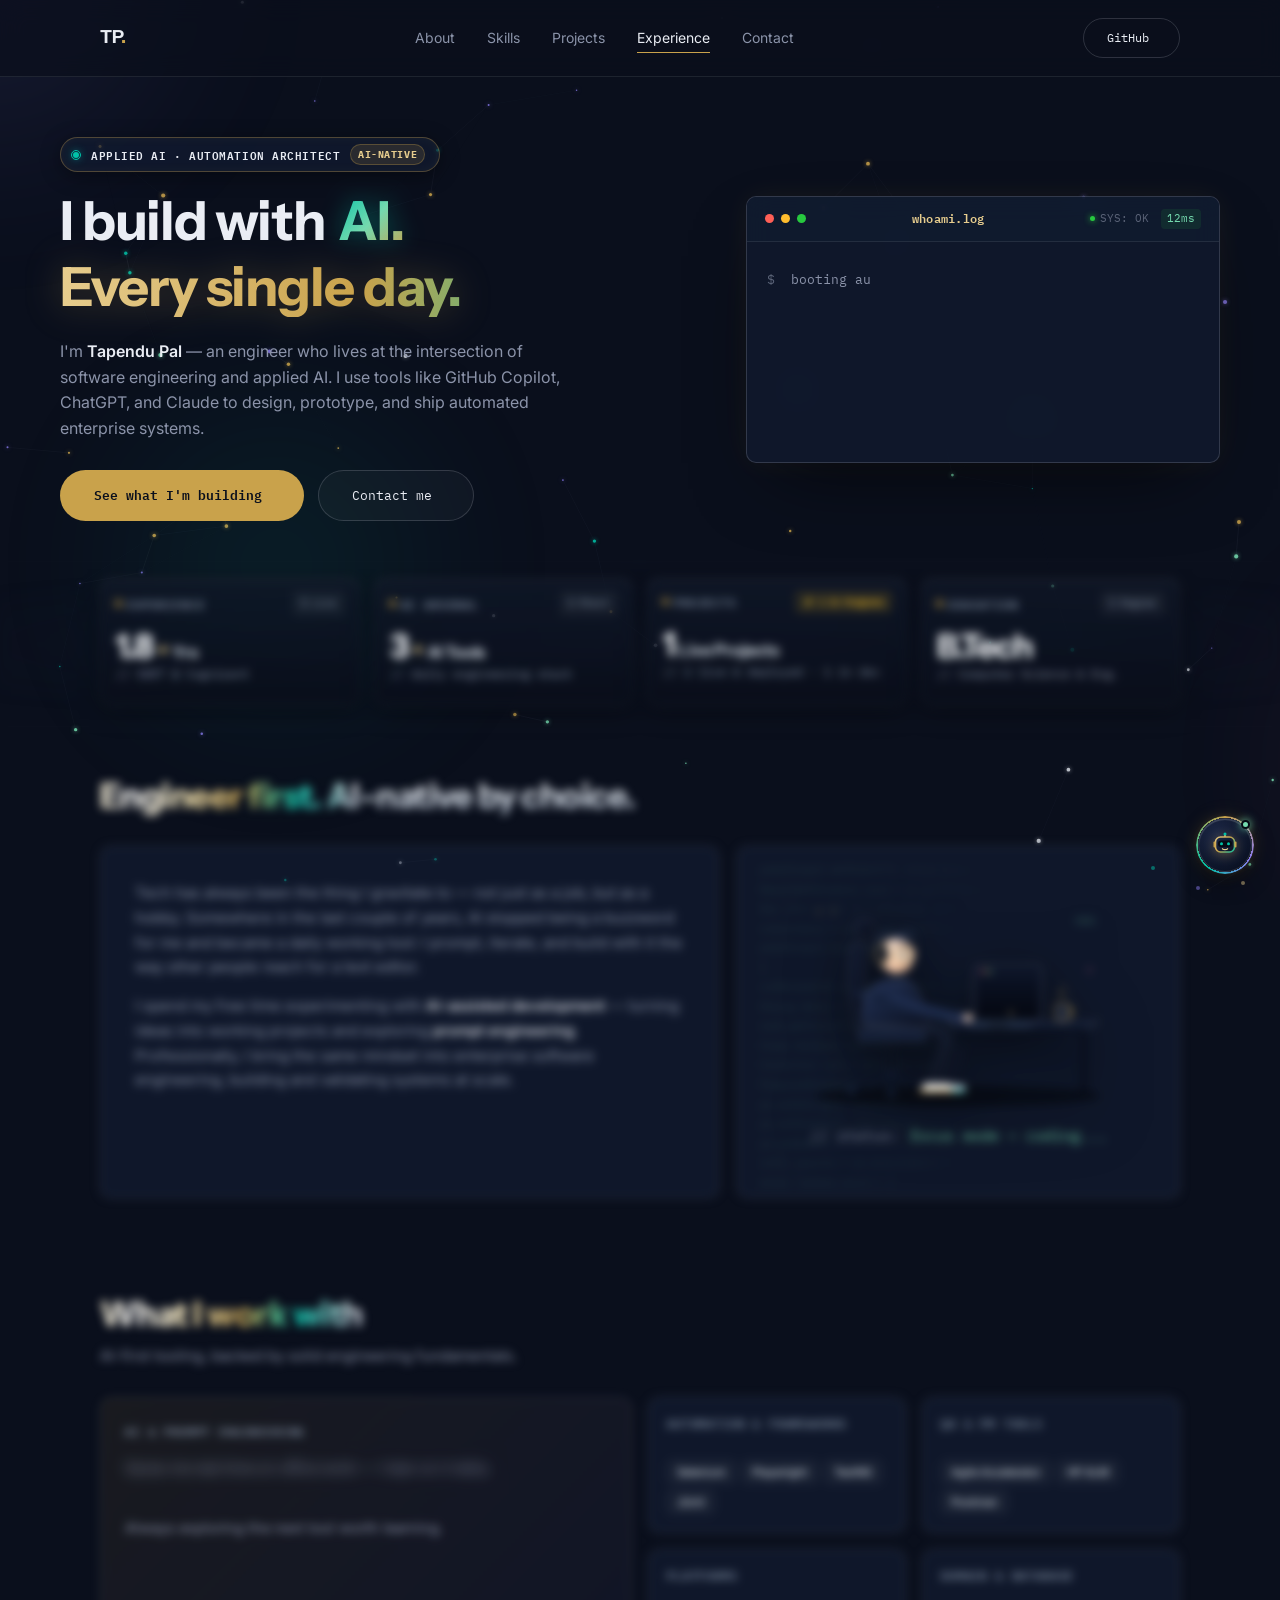
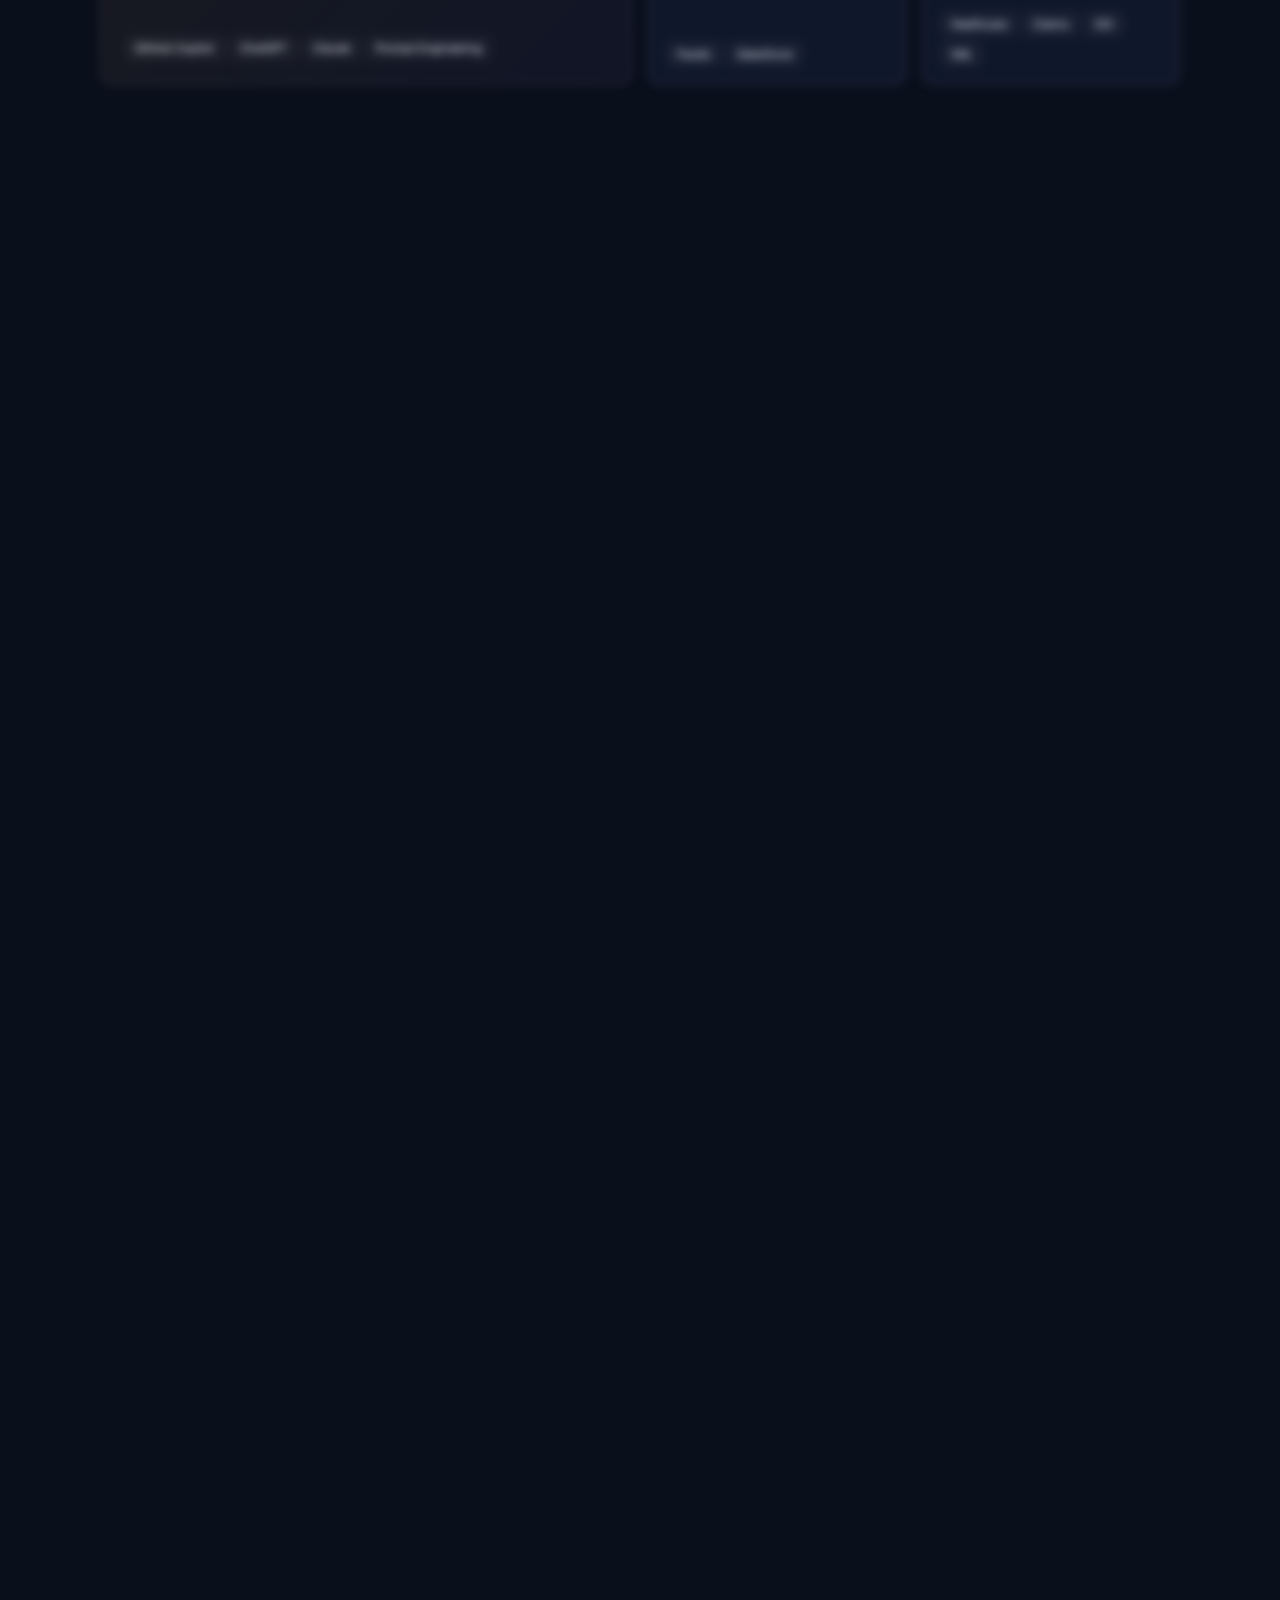
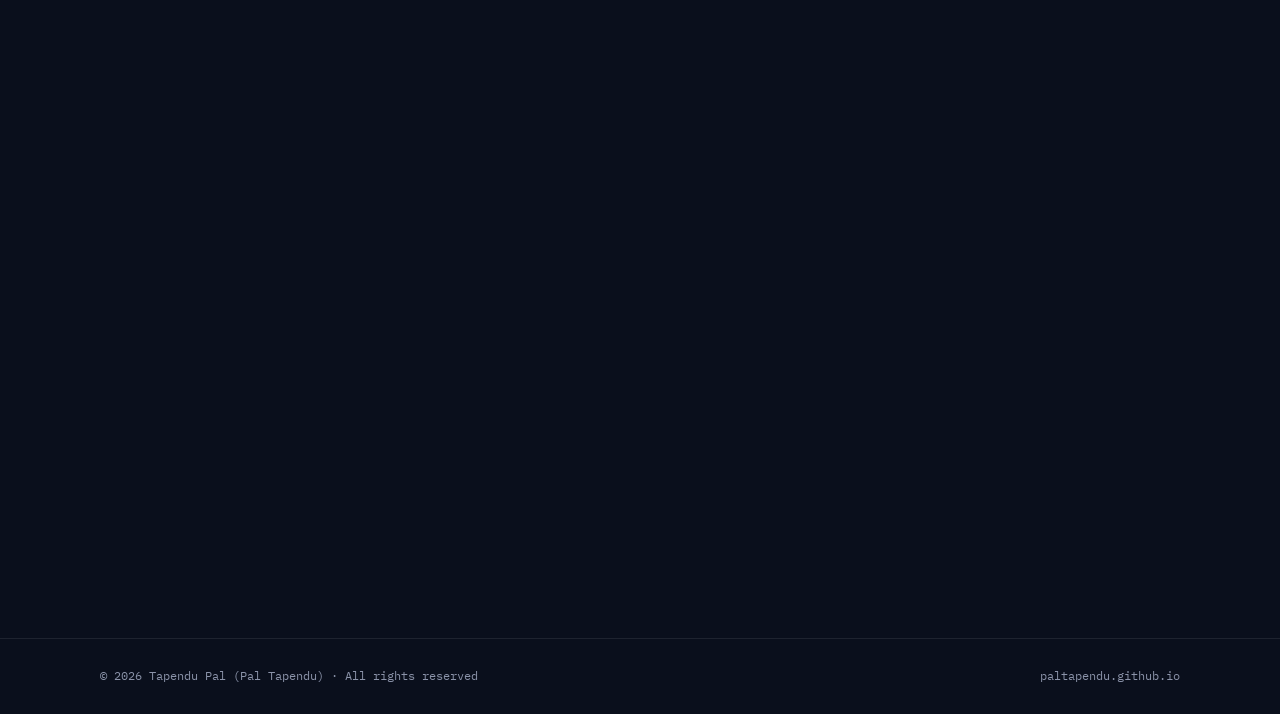
==== commit 57523a58: "fix: resolve send button click not firing in chat widget - Fix z-index and pointer-events overlay bu" ====
--- a/index.html
+++ b/index.html
@@ -1193,7 +1193,7 @@
 
       <div class="ap-input-row">
         <input type="text" id="apInput" placeholder="Ask a question…" autocomplete="off">
-        <button class="ap-send" id="apSend" aria-label="Send message" title="Send">
+        <button class="ap-send" id="apSend" type="button" aria-label="Send message" title="Send">
           <svg viewBox="0 0 24 24" fill="none" stroke="currentColor" stroke-width="2.2" stroke-linecap="round"
             stroke-linejoin="round">
             <path d="M22 2 11 13" />
--- a/style.css
+++ b/style.css
@@ -2259,39 +2259,76 @@
   border: 1px solid var(--line-strong);
   border-radius: 50%;
   background: rgba(10, 15, 28, 0.85);
-  backdrop-filter: blur(10px);
+  backdrop-filter: blur(12px);
+  -webkit-backdrop-filter: blur(12px);
   color: var(--brass-soft);
   display: flex;
   align-items: center;
   justify-content: center;
   opacity: 0;
   pointer-events: none;
-  transform: translateY(8px) scale(0.9);
-  transition: opacity .3s ease, transform .3s ease, border-color .2s, background .2s;
+  transform: translateY(10px) scale(0.88);
+  transition: transform 0.48s cubic-bezier(0.34, 1.45, 0.64, 1),
+    opacity 0.3s ease,
+    border-color 0.25s ease,
+    background 0.25s ease,
+    box-shadow 0.3s ease;
   font-family: 'IBM Plex Mono', monospace;
   font-size: 15px;
+  box-shadow: 0 8px 24px -4px rgba(0, 0, 0, 0.65), 0 0 14px rgba(201, 162, 75, 0.12);
+  cursor: pointer;
+  outline: none;
 }
 
 #toTop.show {
   opacity: 1;
   pointer-events: auto;
-  transform: translateY(0) scale(1);
-}
-
-/* Hide back-to-top button completely when AI chat assistant is open */
-#toTop.hide-by-chat,
-#panelFrame.open ~ #toTop,
-body:has(#panelFrame.open) #toTop {
-  opacity: 0 !important;
-  pointer-events: none !important;
-  transform: translateY(16px) scale(0.85) !important;
-  visibility: hidden !important;
+  transform: translate(0, 0) scale(1);
+}
+
+/* S-tier spring animation: Glides to the LEFT SIDE of Chat Window when opened */
+#panelFrame.open ~ #toTop.show,
+body.chat-is-open #toTop.show,
+#toTop.chat-left-shift.show {
+  opacity: 1 !important;
+  pointer-events: auto !important;
+  visibility: visible !important;
+  transform: translate(-389px, 63px) scale(1);
+  border-color: rgba(201, 162, 75, 0.5);
+  background: rgba(13, 20, 38, 0.95);
+  box-shadow: 0 12px 30px -4px rgba(0, 0, 0, 0.75), 0 0 22px rgba(201, 162, 75, 0.28), inset 0 1px 0 rgba(255, 255, 255, 0.15);
+  color: #FFFFFF;
+}
+
+/* When chat is open but user is at the top of the page */
+#panelFrame.open ~ #toTop:not(.show),
+body.chat-is-open #toTop:not(.show),
+#toTop.chat-left-shift:not(.show) {
+  opacity: 0;
+  pointer-events: none;
+  transform: translate(-389px, 75px) scale(0.85);
 }
 
 #toTop:hover {
   border-color: var(--brass);
-  background: rgba(20, 31, 56, 0.95);
-  color: #ffffff;
+  background: rgba(20, 31, 56, 0.98);
+  color: #FFFFFF;
+  box-shadow: 0 12px 28px -4px rgba(0, 0, 0, 0.75), 0 0 24px rgba(201, 162, 75, 0.4);
+}
+
+@media (max-width: 540px) {
+  /* On small mobile screens, glide smoothly above or beside */
+  #panelFrame.open ~ #toTop.show,
+  body.chat-is-open #toTop.show,
+  #toTop.chat-left-shift.show {
+    transform: translate(calc(-100vw + 84px), 63px) scale(0.95);
+  }
+
+  #panelFrame.open ~ #toTop:not(.show),
+  body.chat-is-open #toTop:not(.show),
+  #toTop.chat-left-shift:not(.show) {
+    transform: translate(calc(-100vw + 84px), 75px) scale(0.8);
+  }
 }
 
 /* =========================================================
@@ -2375,6 +2412,12 @@
   z-index: 52;
   width: 54px;
   height: 54px;
+  pointer-events: none;
+}
+
+body.chat-is-open #fabHolder {
+  pointer-events: none;
+  visibility: hidden;
 }
 
 #assistantFab {
@@ -2386,6 +2429,7 @@
   cursor: pointer;
   display: flex;
   align-items: center;
+  pointer-events: auto;
   justify-content: center;
   background: radial-gradient(circle at 35% 30%, #1c2746 0%, #0c1428 70%, #060a14 100%);
   box-shadow: 0 10px 25px -4px rgba(0, 0, 0, 0.65), 0 0 20px rgba(201, 162, 75, 0.22), inset 0 1px 1px rgba(255, 255, 255, 0.2);
@@ -2535,10 +2579,11 @@
 
 #assistantFab.is-open {
   opacity: 0;
-  transform: scale(0.4);
+  transform: scale(1.4) rotate(45deg);
+  filter: blur(2.5px);
   animation: none;
   pointer-events: none;
-  transition: transform .25s ease, opacity .2s ease;
+  transition: transform 0.36s cubic-bezier(0.34, 1.56, 0.64, 1), opacity 0.24s ease, filter 0.24s ease;
 }
 
 /* ---- Hover tooltip ---- */
@@ -2574,7 +2619,7 @@
   font-weight: 600;
 }
 
-/* ---- Panel: MORPHING EXPANSION / COLLAPSE (Seamlessly grows from & shrinks to icon) ---- */
+/* ---- Panel: MORPHING EXPANSION / COLLAPSE (Seamlessly grows directly from FAB icon) ---- */
 #panelFrame {
   position: fixed;
   right: 28px;
@@ -2587,23 +2632,28 @@
   background: conic-gradient(from var(--angle, 0deg), var(--brass), var(--violet), var(--cyan), var(--brass));
   animation: borderSpin 6s linear infinite;
   transform-origin: calc(100% - 27px) calc(100% - 27px);
-  transform: scale(0.14);
+  transform: scale(0.14) rotate(-6deg);
   opacity: 0;
   visibility: hidden;
   pointer-events: none;
-  transition: transform .4s cubic-bezier(.2, .9, .25, 1.15),
-    border-radius .4s cubic-bezier(.2, .9, .25, 1.15),
-    opacity .25s ease,
-    visibility .4s;
+  transition: transform 0.48s cubic-bezier(0.34, 1.42, 0.64, 1),
+    border-radius 0.45s cubic-bezier(0.34, 1.42, 0.64, 1),
+    opacity 0.28s ease,
+    visibility 0.48s;
   box-shadow: 0 28px 70px -15px rgba(0, 0, 0, 0.8), 0 0 35px rgba(201, 162, 75, 0.2);
 }
 
 #panelFrame.open {
-  transform: scale(1);
+  transform: scale(1) rotate(0deg);
   border-radius: 20px;
   opacity: 1;
   visibility: visible;
   pointer-events: auto;
+  z-index: 60;
+  transition: transform 0.52s cubic-bezier(0.34, 1.45, 0.64, 1),
+    border-radius 0.45s cubic-bezier(0.16, 1, 0.3, 1),
+    opacity 0.35s ease,
+    visibility 0.52s;
 }
 
 @property --angle {
@@ -2663,6 +2713,26 @@
   justify-content: center;
   flex-shrink: 0;
   box-shadow: 0 4px 12px rgba(0, 0, 0, 0.35);
+  transition: transform 0.4s cubic-bezier(0.34, 1.56, 0.64, 1);
+}
+
+#panelFrame.open .ap-avatar {
+  animation: avatarBlossom 0.55s cubic-bezier(0.34, 1.56, 0.64, 1) both;
+}
+
+@keyframes avatarBlossom {
+  0% {
+    transform: scale(0.3) rotate(-25deg);
+    opacity: 0;
+  }
+  60% {
+    transform: scale(1.15) rotate(4deg);
+    opacity: 1;
+  }
+  100% {
+    transform: scale(1) rotate(0deg);
+    opacity: 1;
+  }
 }
 
 .avatar-glow-ring {
@@ -3003,6 +3073,7 @@
 .ap-send svg {
   width: 15px;
   height: 15px;
+  pointer-events: none;
 }
 
 @media (max-width: 480px) {
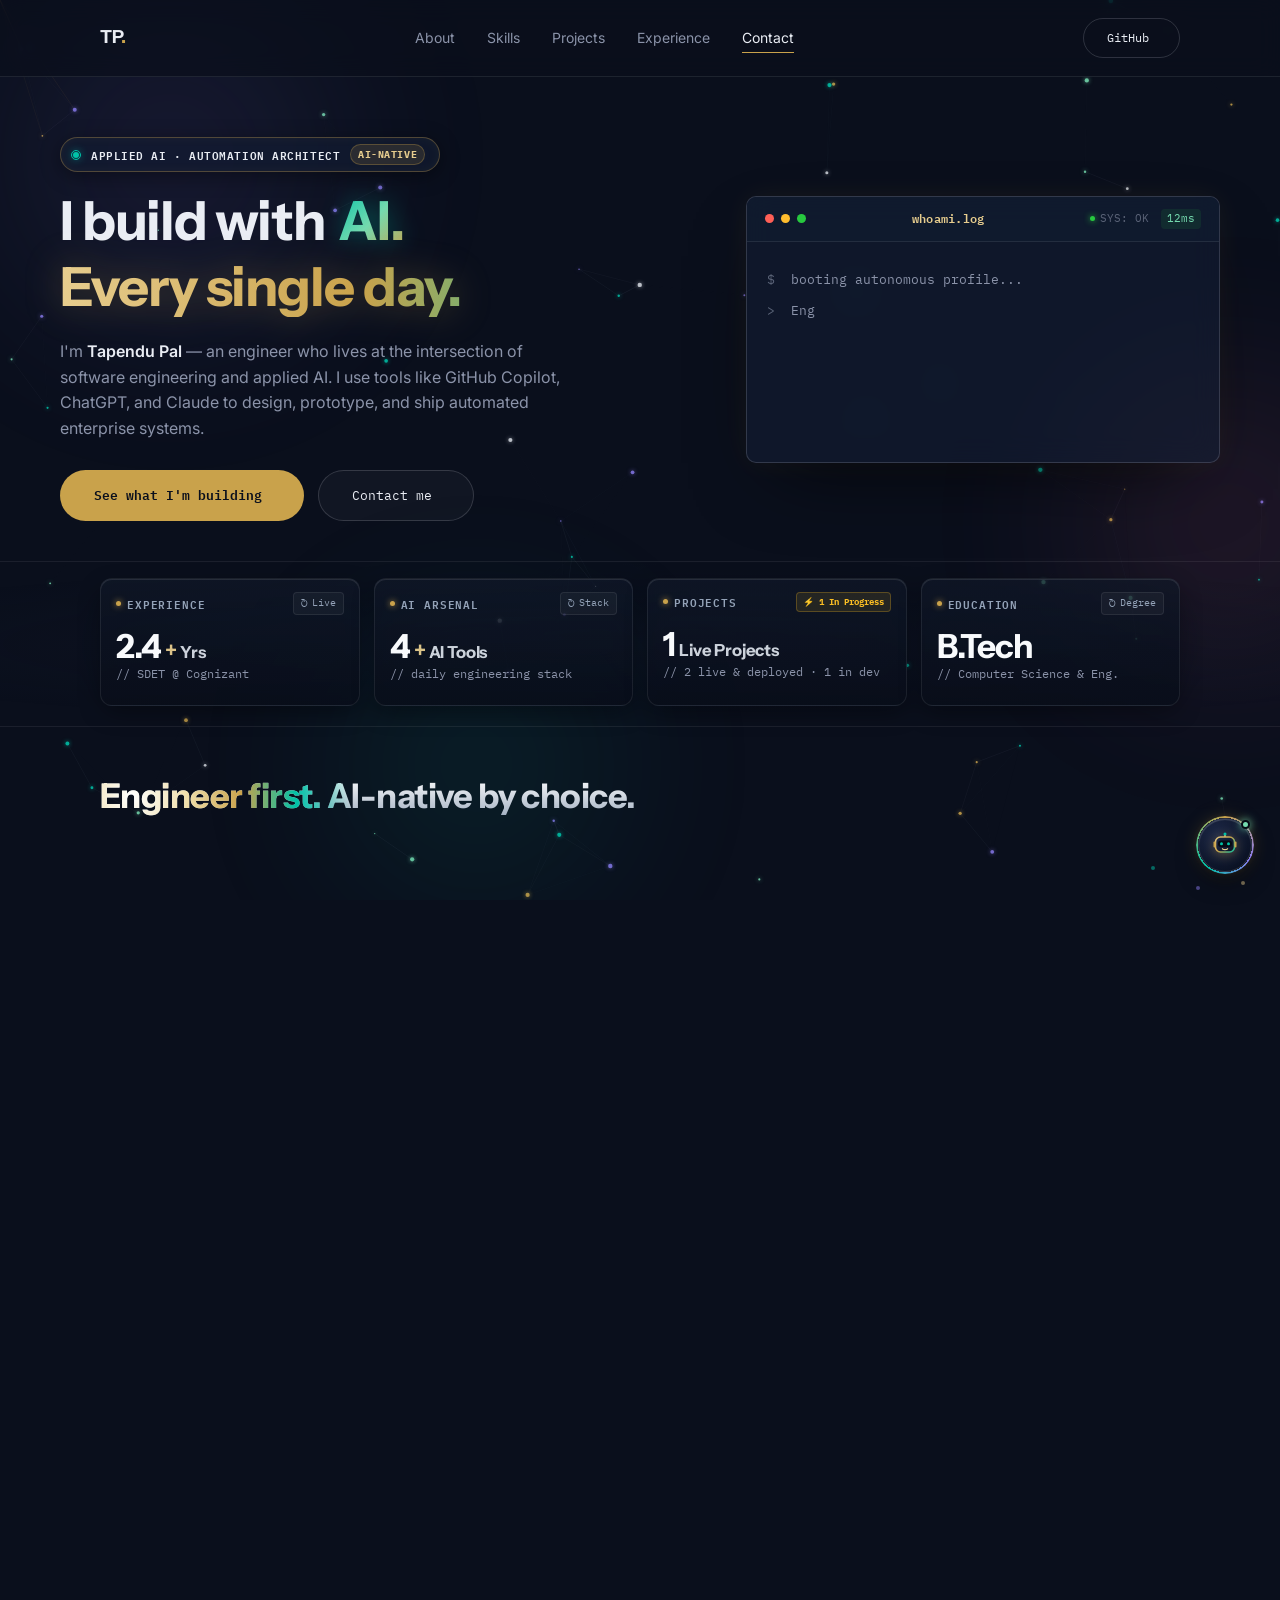
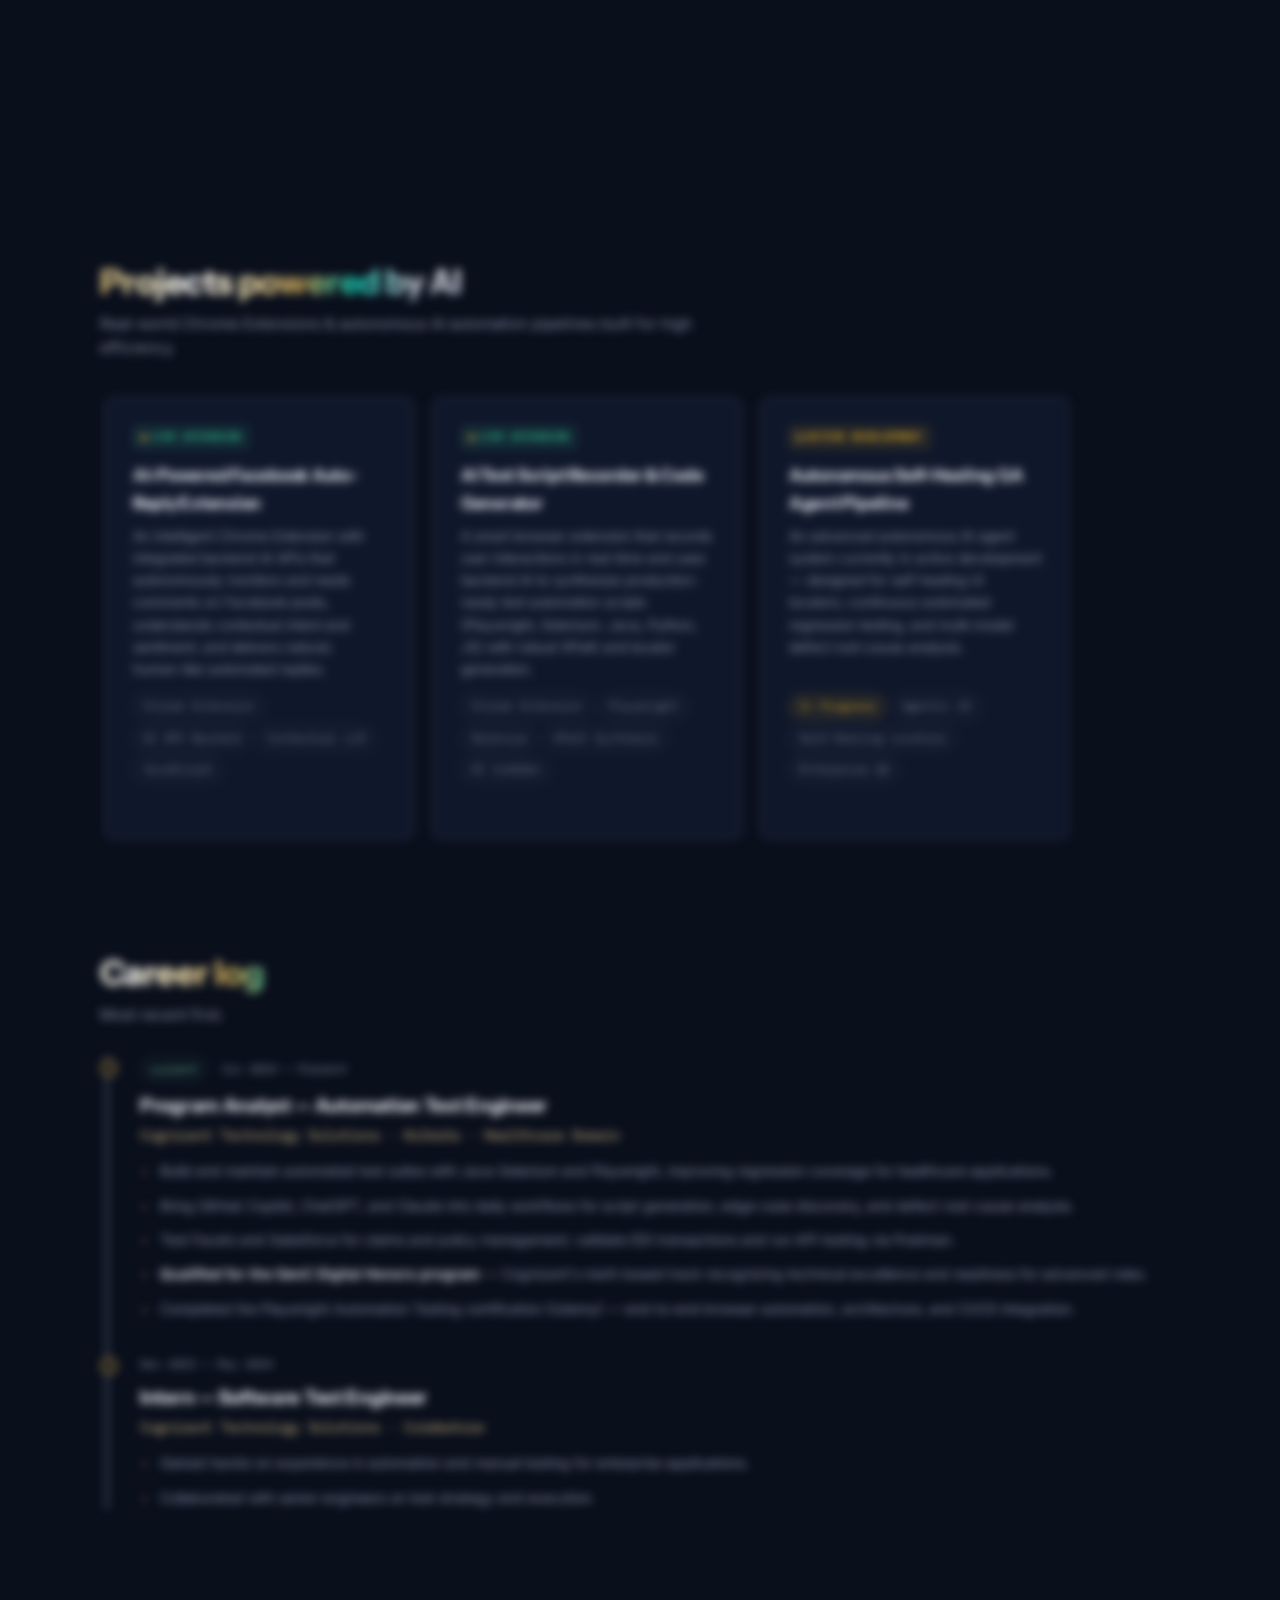
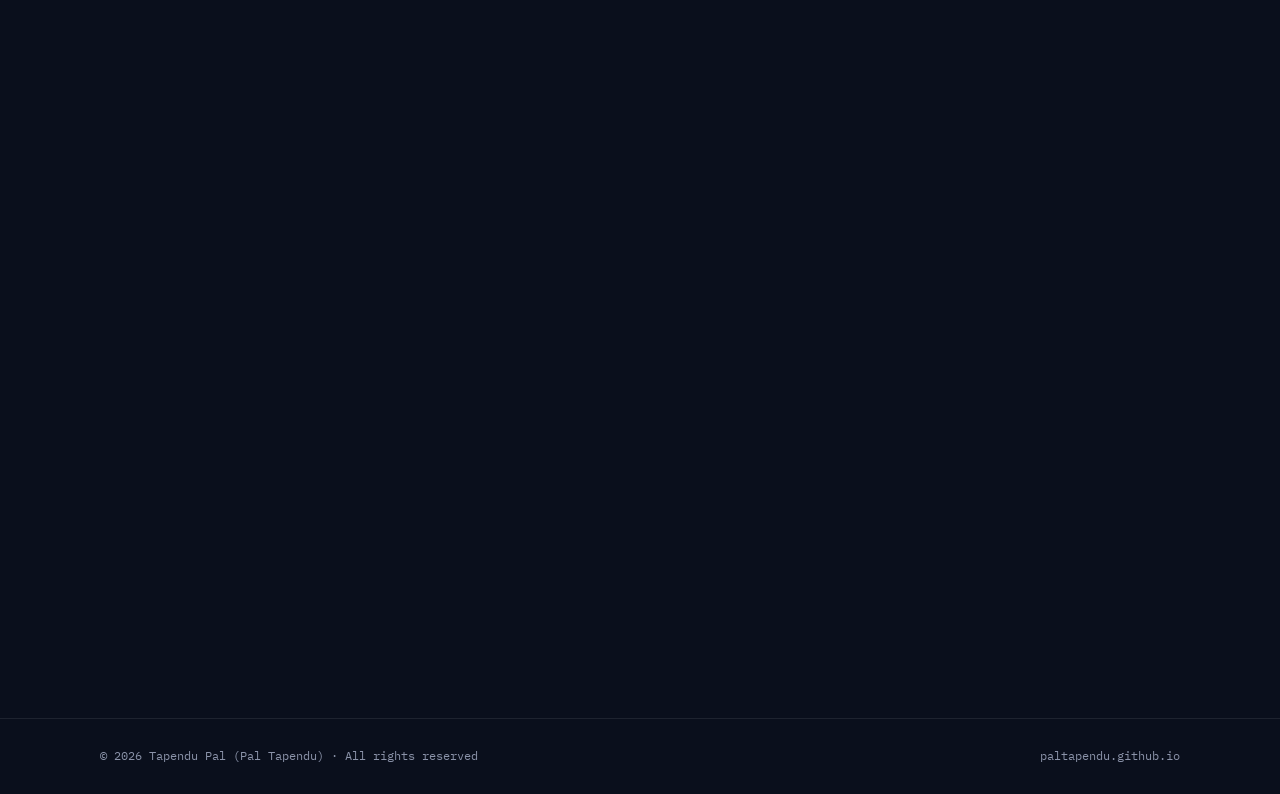
==== commit 4e455de2: "feat: add notify flow (Part 1) — step-by-step lead capture in chat widget Changes: - index.html: Add" ====
--- a/index.html
+++ b/index.html
@@ -862,6 +862,16 @@
                 coding...</span></p>
           </div>
         </div>
+
+        <!-- Notify CTA — sits between the bento and the Skills heading -->
+        <div class="ping-cta-row reveal" style="text-align:center;margin-top:28px;">
+          <button id="pingBtn" class="btn btn-primary magnetic" type="button"
+            aria-label="Open chat and ping Tapendu personally">
+            <span class="bracket" style="transform:translateX(-4px)">[</span>
+            &nbsp;Ping me personally&nbsp;
+            <span class="bracket" style="transform:translateX(4px)">]</span>
+          </button>
+        </div>
       </section>
 
       <!-- SKILLS — mosaic -->
@@ -1181,9 +1191,9 @@
               <polyline points="9 18 15 12 9 6" />
             </svg>
           </button>
-          <button class="chip" data-q="Show me his key projects">
-            <span class="chip-icon">✦</span>
-            <span class="chip-text">Show me his key projects</span>
+          <button class="chip" data-notify="true">
+            <span class="chip-icon">📬</span>
+            <span class="chip-text">Notify Tapendu</span>
             <svg class="chip-arrow" viewBox="0 0 24 24" fill="none" stroke="currentColor" stroke-width="2">
               <polyline points="9 18 15 12 9 6" />
             </svg>
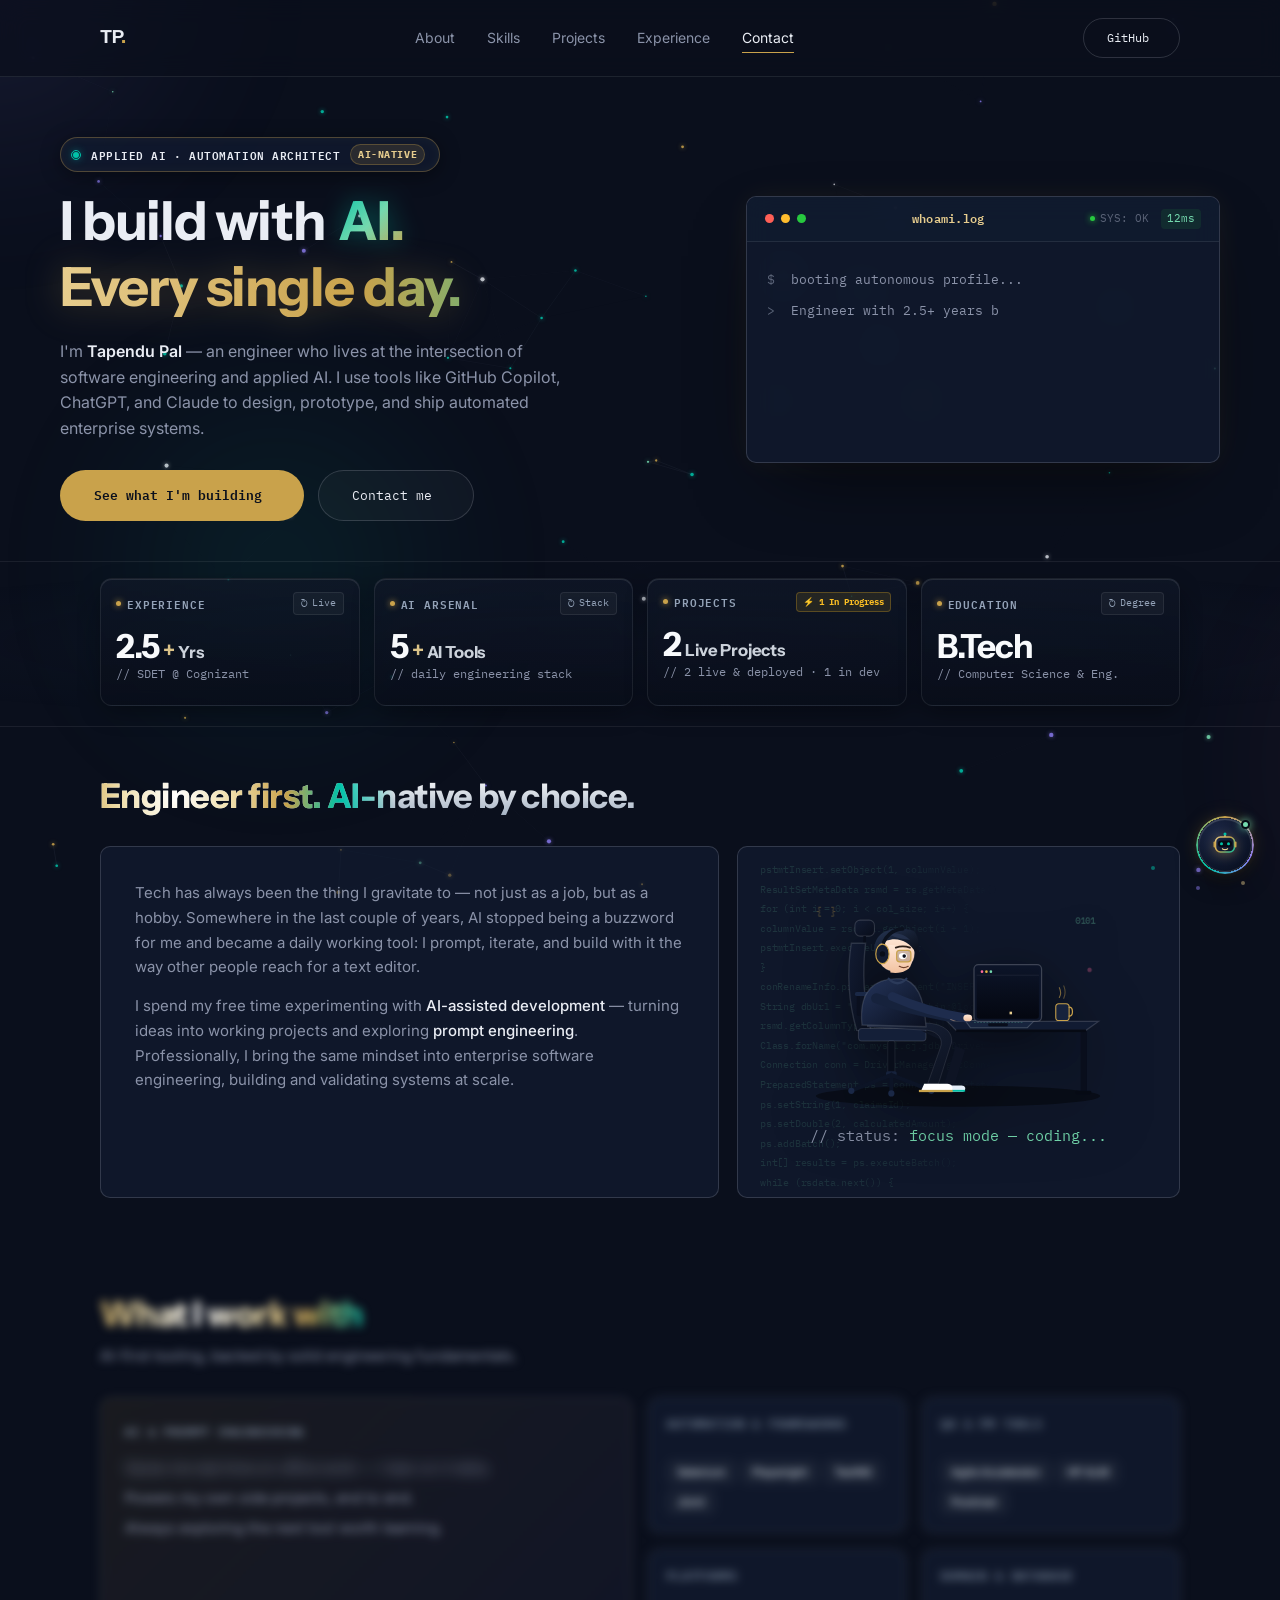
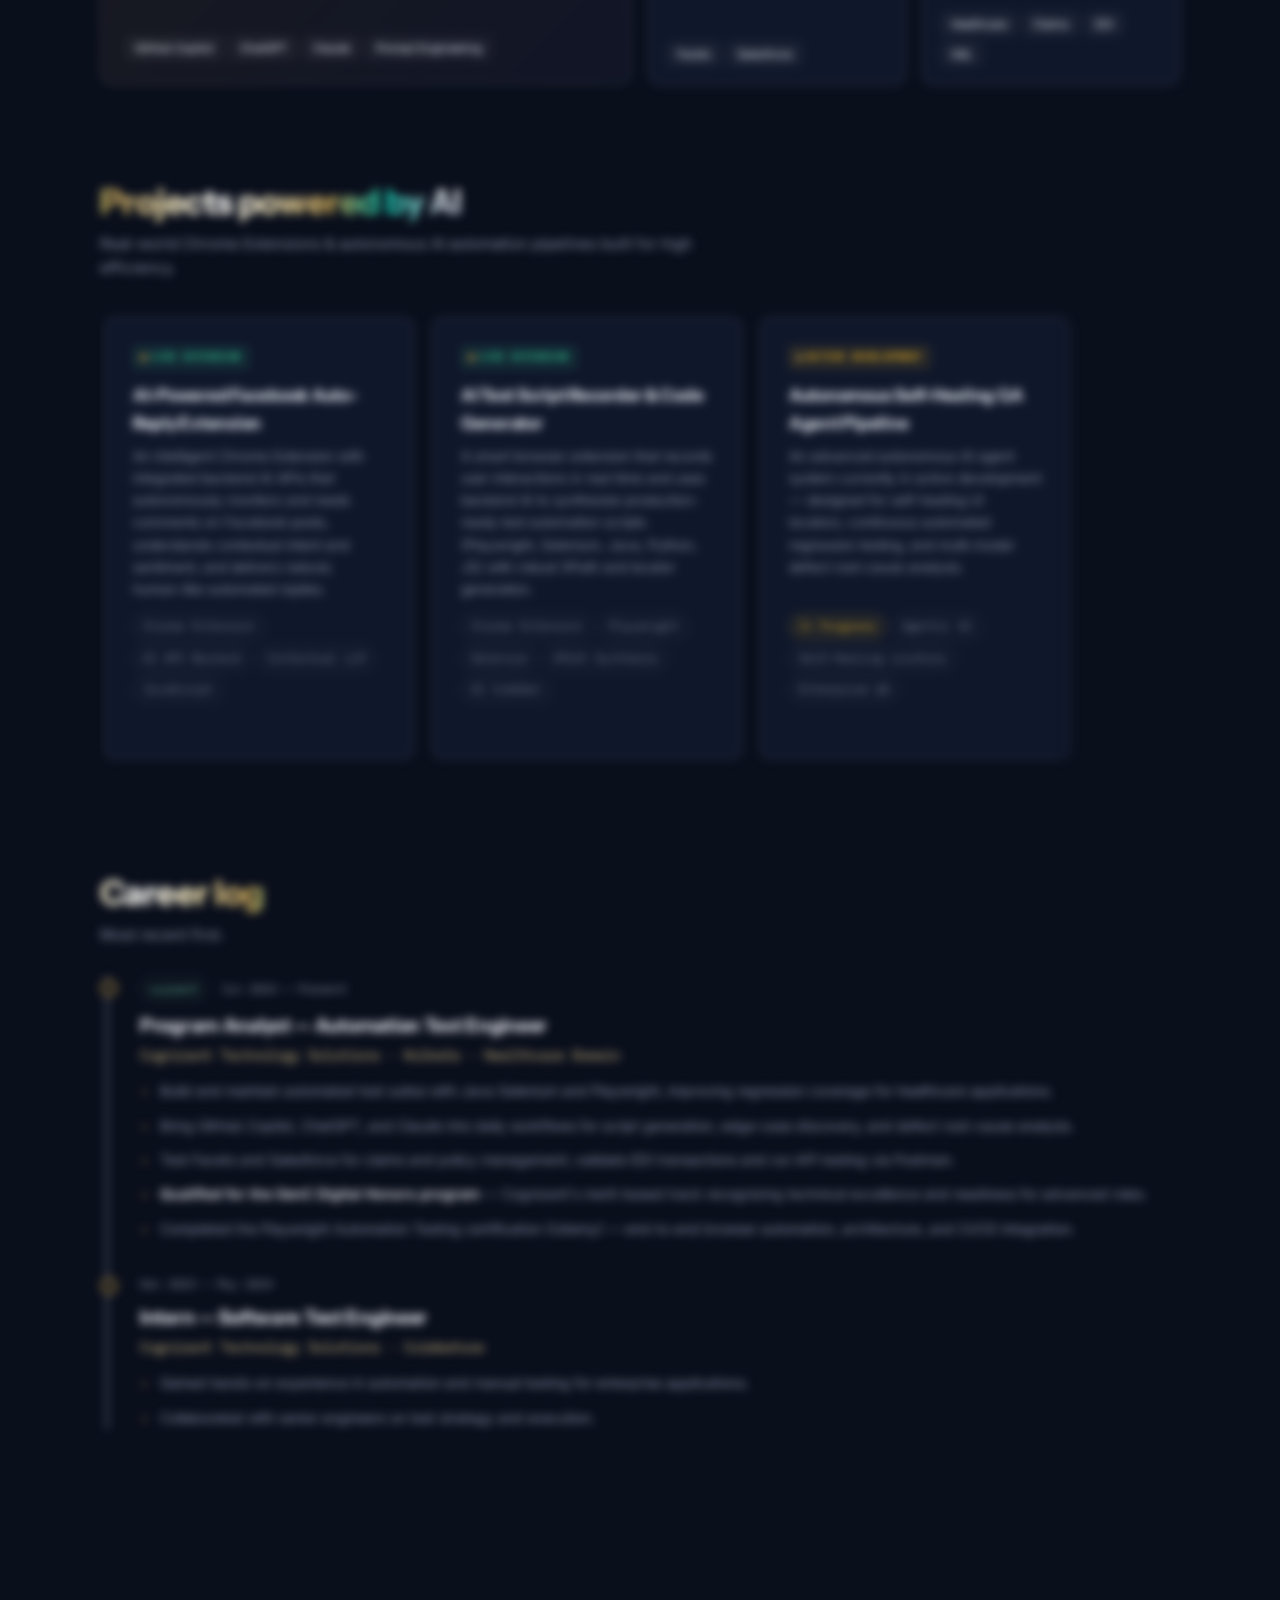
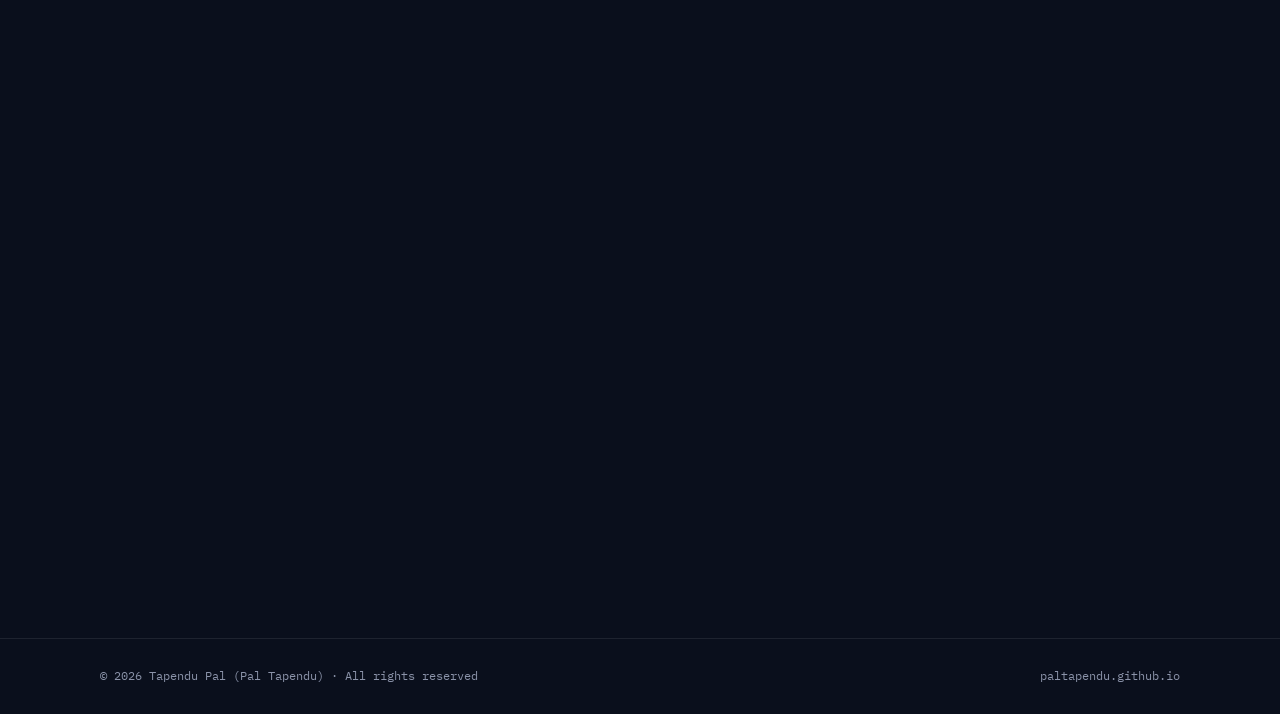
==== commit 5b3fbe58: "fix: notify flow UX fixes (Fixes 1-5) Fix 1 — Button location: - Remove 'Ping me personally' pingBtn" ====
--- a/index.html
+++ b/index.html
@@ -862,16 +862,6 @@
                 coding...</span></p>
           </div>
         </div>
-
-        <!-- Notify CTA — sits between the bento and the Skills heading -->
-        <div class="ping-cta-row reveal" style="text-align:center;margin-top:28px;">
-          <button id="pingBtn" class="btn btn-primary magnetic" type="button"
-            aria-label="Open chat and ping Tapendu personally">
-            <span class="bracket" style="transform:translateX(-4px)">[</span>
-            &nbsp;Ping me personally&nbsp;
-            <span class="bracket" style="transform:translateX(4px)">]</span>
-          </button>
-        </div>
       </section>
 
       <!-- SKILLS — mosaic -->
@@ -1047,6 +1037,13 @@
             <h2>Let's build something.</h2>
             <p>Open to conversations on AI-assisted engineering, automation, and anything built at the edge of the two.
             </p>
+            <!-- Ping me personally — chat-based direct lead capture -->
+            <button id="pingBtn" class="btn btn-primary magnetic" type="button"
+              aria-label="Open chat and send Tapendu a direct message" style="margin-top:18px;">
+              <span class="bracket" style="transform:translateX(-4px)">[</span>
+              &nbsp;Ping me personally&nbsp;
+              <span class="bracket" style="transform:translateX(4px)">]</span>
+            </button>
           </div>
           <div class="contact-list">
             <div class="row"><span>Email</span><a href="mailto:tapendupal122@gmail.com"
--- a/style.css
+++ b/style.css
@@ -3076,6 +3076,75 @@
   pointer-events: none;
 }
 
+/* ── "How it works" inline button (beneath notify success confirmation) ──── */
+.how-it-works-btn {
+  display: inline-block;
+  margin: 6px 0 2px 4px;
+  padding: 4px 12px;
+  font-size: 11px;
+  font-family: 'IBM Plex Mono', monospace;
+  font-weight: 500;
+  color: var(--brass-soft);
+  background: transparent;
+  border: 1px solid rgba(201, 162, 75, 0.35);
+  border-radius: 100px;
+  cursor: pointer;
+  transition: border-color .15s ease, background .15s ease, opacity .15s ease;
+  pointer-events: auto;
+  white-space: nowrap;
+}
+
+.how-it-works-btn:hover {
+  border-color: var(--brass);
+  background: rgba(201, 162, 75, 0.08);
+}
+
+.how-it-works-btn:disabled {
+  cursor: default;
+}
+
+/* ── Notify-offer Yes/No button row (AI's proactive offer when it can't answer) */
+.notify-offer-row {
+  display: flex;
+  gap: 8px;
+  margin: 7px 0 2px 4px;
+  flex-wrap: wrap;
+}
+
+.notify-offer-btn {
+  padding: 5px 14px;
+  font-size: 11.5px;
+  font-family: 'IBM Plex Mono', monospace;
+  font-weight: 500;
+  border-radius: 100px;
+  border: 1px solid transparent;
+  cursor: pointer;
+  transition: background .15s ease, border-color .15s ease, opacity .15s ease;
+  pointer-events: auto;
+}
+
+.notify-offer-yes {
+  background: rgba(201, 162, 75, 0.15);
+  border-color: rgba(201, 162, 75, 0.5);
+  color: var(--brass-soft);
+}
+
+.notify-offer-yes:hover {
+  background: rgba(201, 162, 75, 0.25);
+  border-color: var(--brass);
+}
+
+.notify-offer-no {
+  background: transparent;
+  border-color: rgba(255, 255, 255, 0.12);
+  color: rgba(255, 255, 255, 0.5);
+}
+
+.notify-offer-no:hover {
+  border-color: rgba(255, 255, 255, 0.28);
+  color: rgba(255, 255, 255, 0.75);
+}
+
 @media (max-width: 480px) {
   #panelFrame {
     right: 12px;
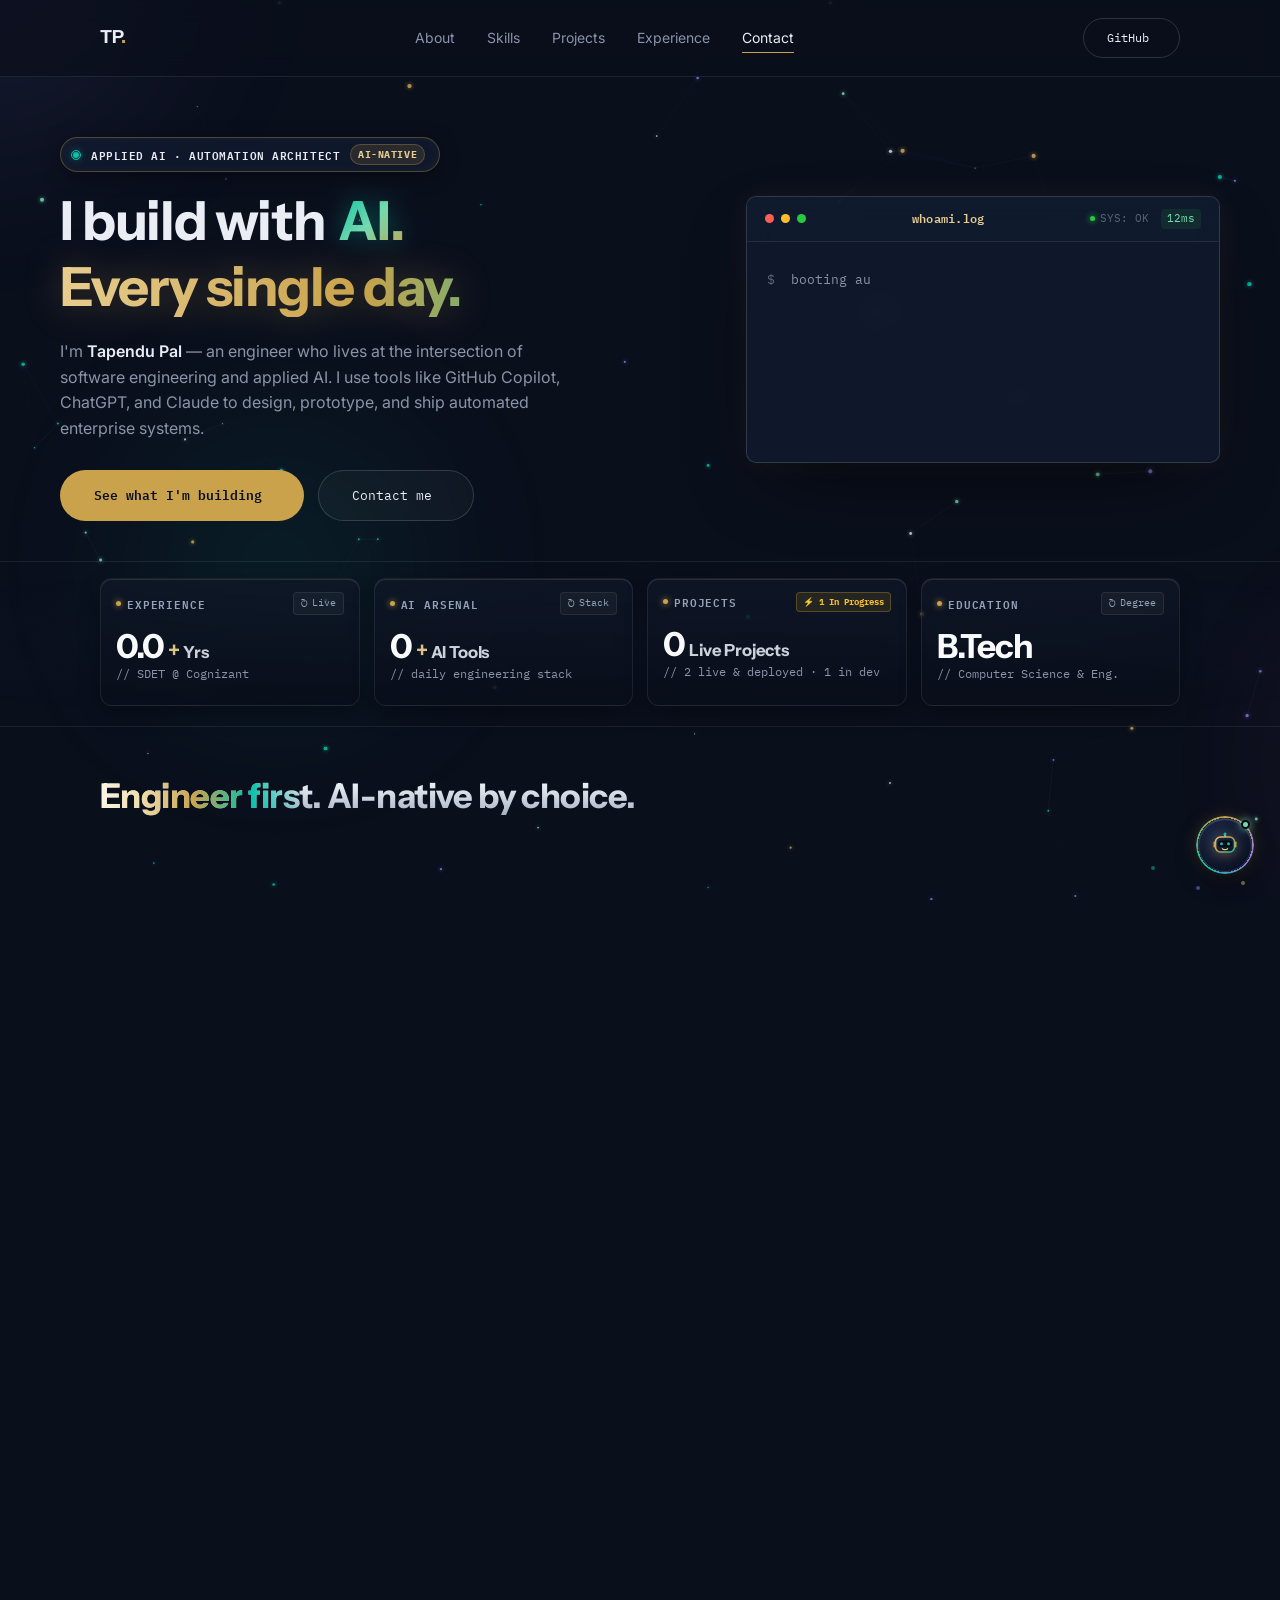
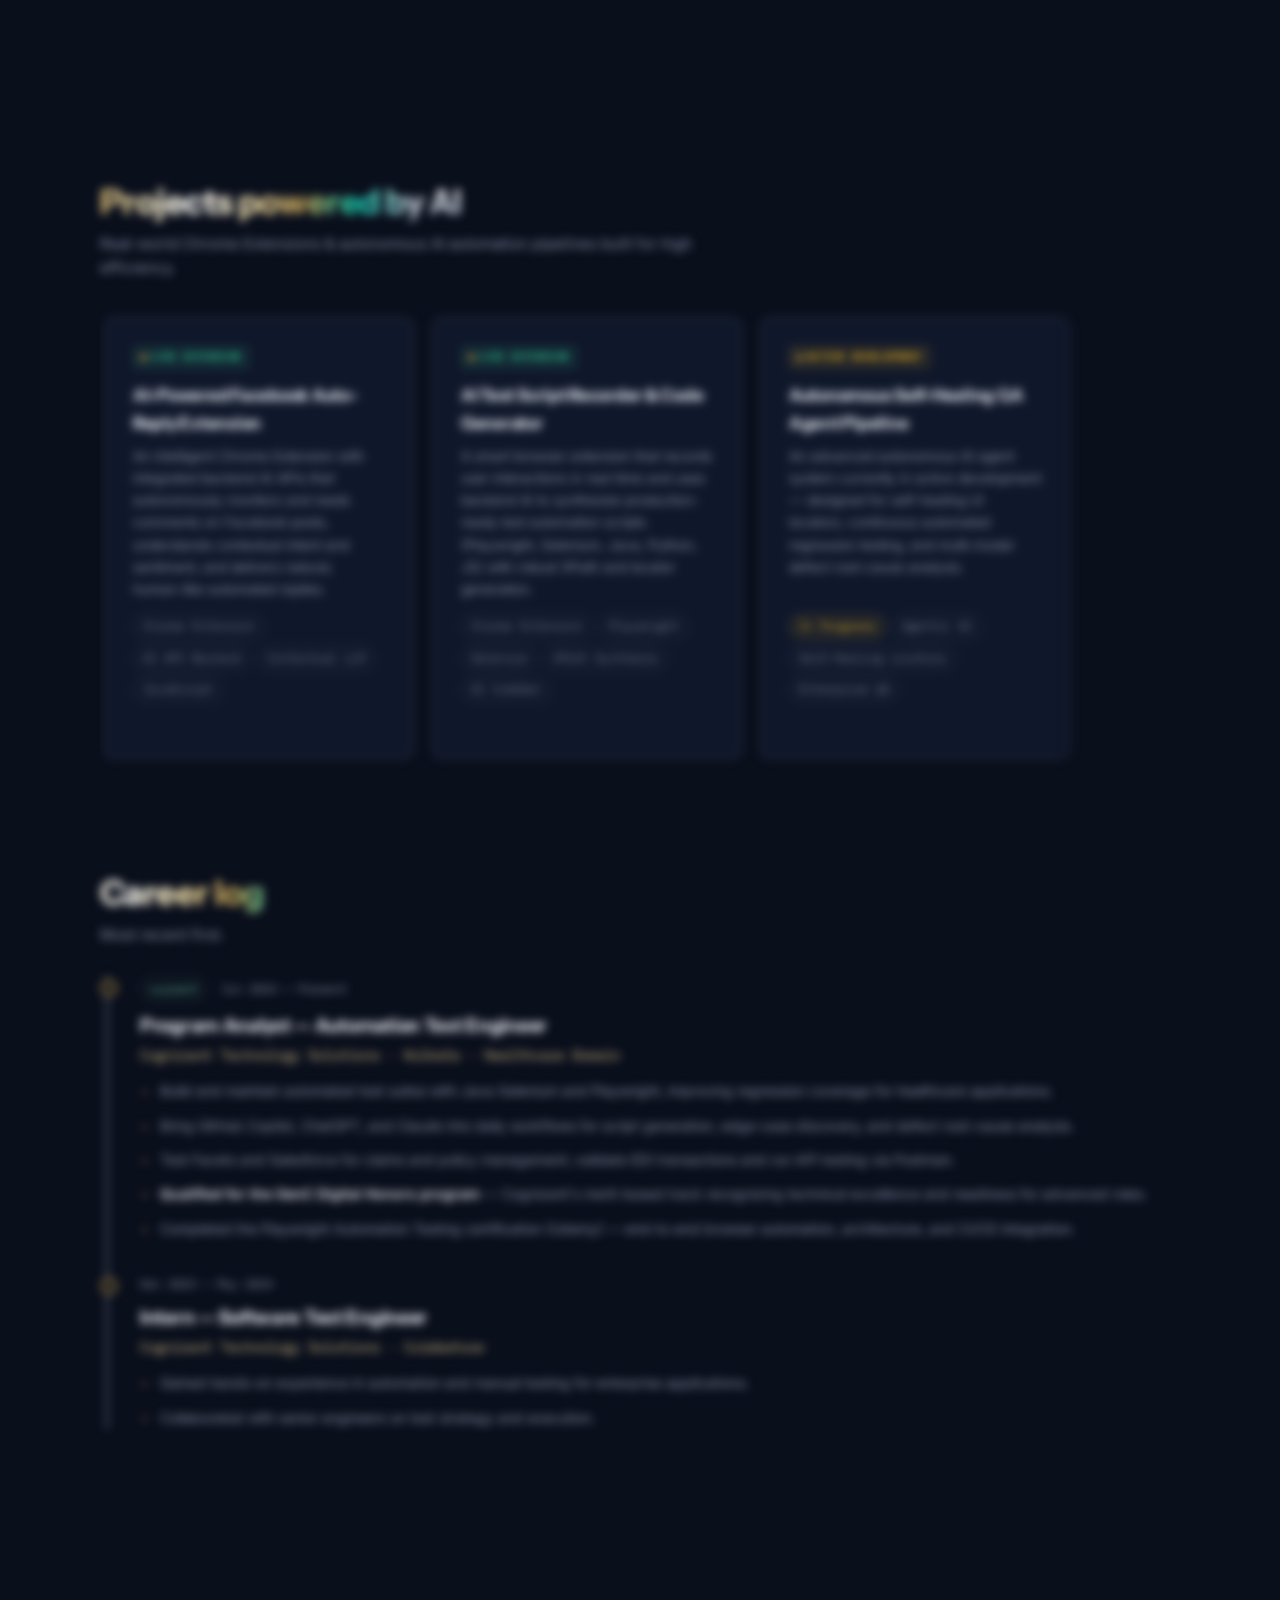
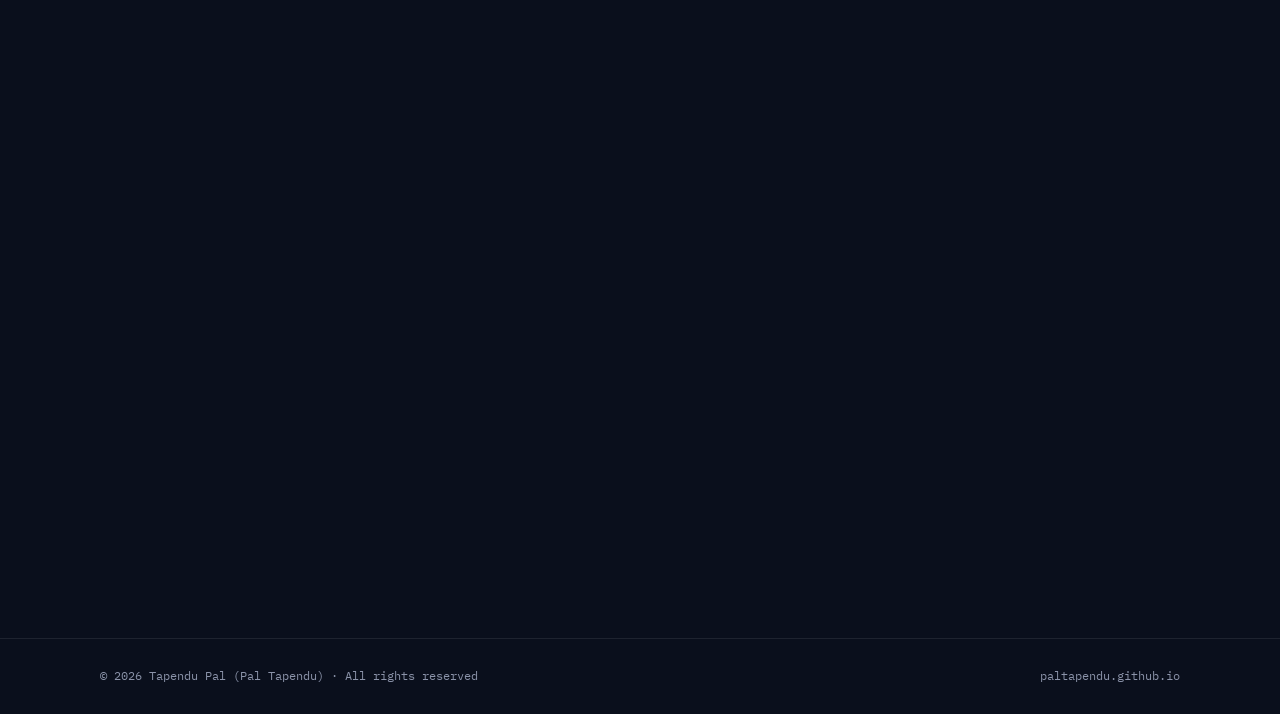
==== commit bec6767b: "Expriance logic change" ====
--- a/index.html
+++ b/index.html
@@ -15,7 +15,7 @@
   <link rel="icon" type="image/x-icon" href="favicon.ico">
   <link rel="apple-touch-icon" href="favicon.svg">
   <meta name="description"
-    content="Official portfolio of Tapendu Pal (Pal Tapendu) — Software Development Engineer in Test (SDET) & Applied AI Engineer at Cognizant with 2.5+ years building enterprise test automation and AI systems.">
+    content="Official portfolio of Tapendu Pal (Pal Tapendu) — Software Development Engineer in Test (SDET) & Applied AI Engineer at Cognizant building enterprise test automation and AI systems.">
   <meta name="keywords"
     content="Tapendu Pal, Pal Tapendu, PalTapendu, Tapendu, Pal, Software Engineer, SDET, QA Automation, Test Automation, Selenium, Playwright, Applied AI, Cognizant, Automation Testing, Java, Python, JavaScript, Portfolio">
   <meta name="author" content="Tapendu Pal">
@@ -120,7 +120,7 @@
           "https://github.com/PalTapendu",
           "https://www.linkedin.com/in/tapendu-pal-b23273224/"
         ],
-        "description": "Tapendu Pal (also known as Pal Tapendu) is a Software Development Engineer in Test (SDET) and Applied AI specialist at Cognizant with 2.5+ years of experience building enterprise automation frameworks with Selenium, Playwright, and applied AI systems.",
+        "description": "Tapendu Pal (also known as Pal Tapendu) is a Software Development Engineer in Test (SDET) and Applied AI specialist at Cognizant building enterprise automation frameworks with Selenium, Playwright, and applied AI systems.",
         "email": "tapendupal122@gmail.com",
         "address": {
           "@type": "PostalAddress",
@@ -160,7 +160,7 @@
             "name": "Who is Tapendu Pal (Pal Tapendu)?",
             "acceptedAnswer": {
               "@type": "Answer",
-              "text": "Tapendu Pal (also known as Pal Tapendu) is an Indian Software Engineer and SDET at Cognizant Technology Solutions with over 2.5 years of industry experience. He specializes in test automation (Selenium, Playwright), enterprise software quality assurance, and applied AI development."
+              "text": "Tapendu Pal (also known as Pal Tapendu) is an Indian Software Engineer and SDET at Cognizant Technology Solutions specializing in test automation (Selenium, Playwright), enterprise software quality assurance, and applied AI development."
             }
           },
           {
@@ -310,7 +310,7 @@
                     <span class="stat-flip-hint"><span class="flip-icon">↻</span> Live</span>
                   </div>
                   <div class="stat-main">
-                    <div class="num"><span id="heroExpNum" data-count-float="2.5">0.0</span><span
+                    <div class="num"><span id="heroExpNum">0</span><span
                         class="accent-plus">+</span> <span class="unit">Yrs</span></div>
                     <div class="label">// SDET @ Cognizant</div>
                   </div>
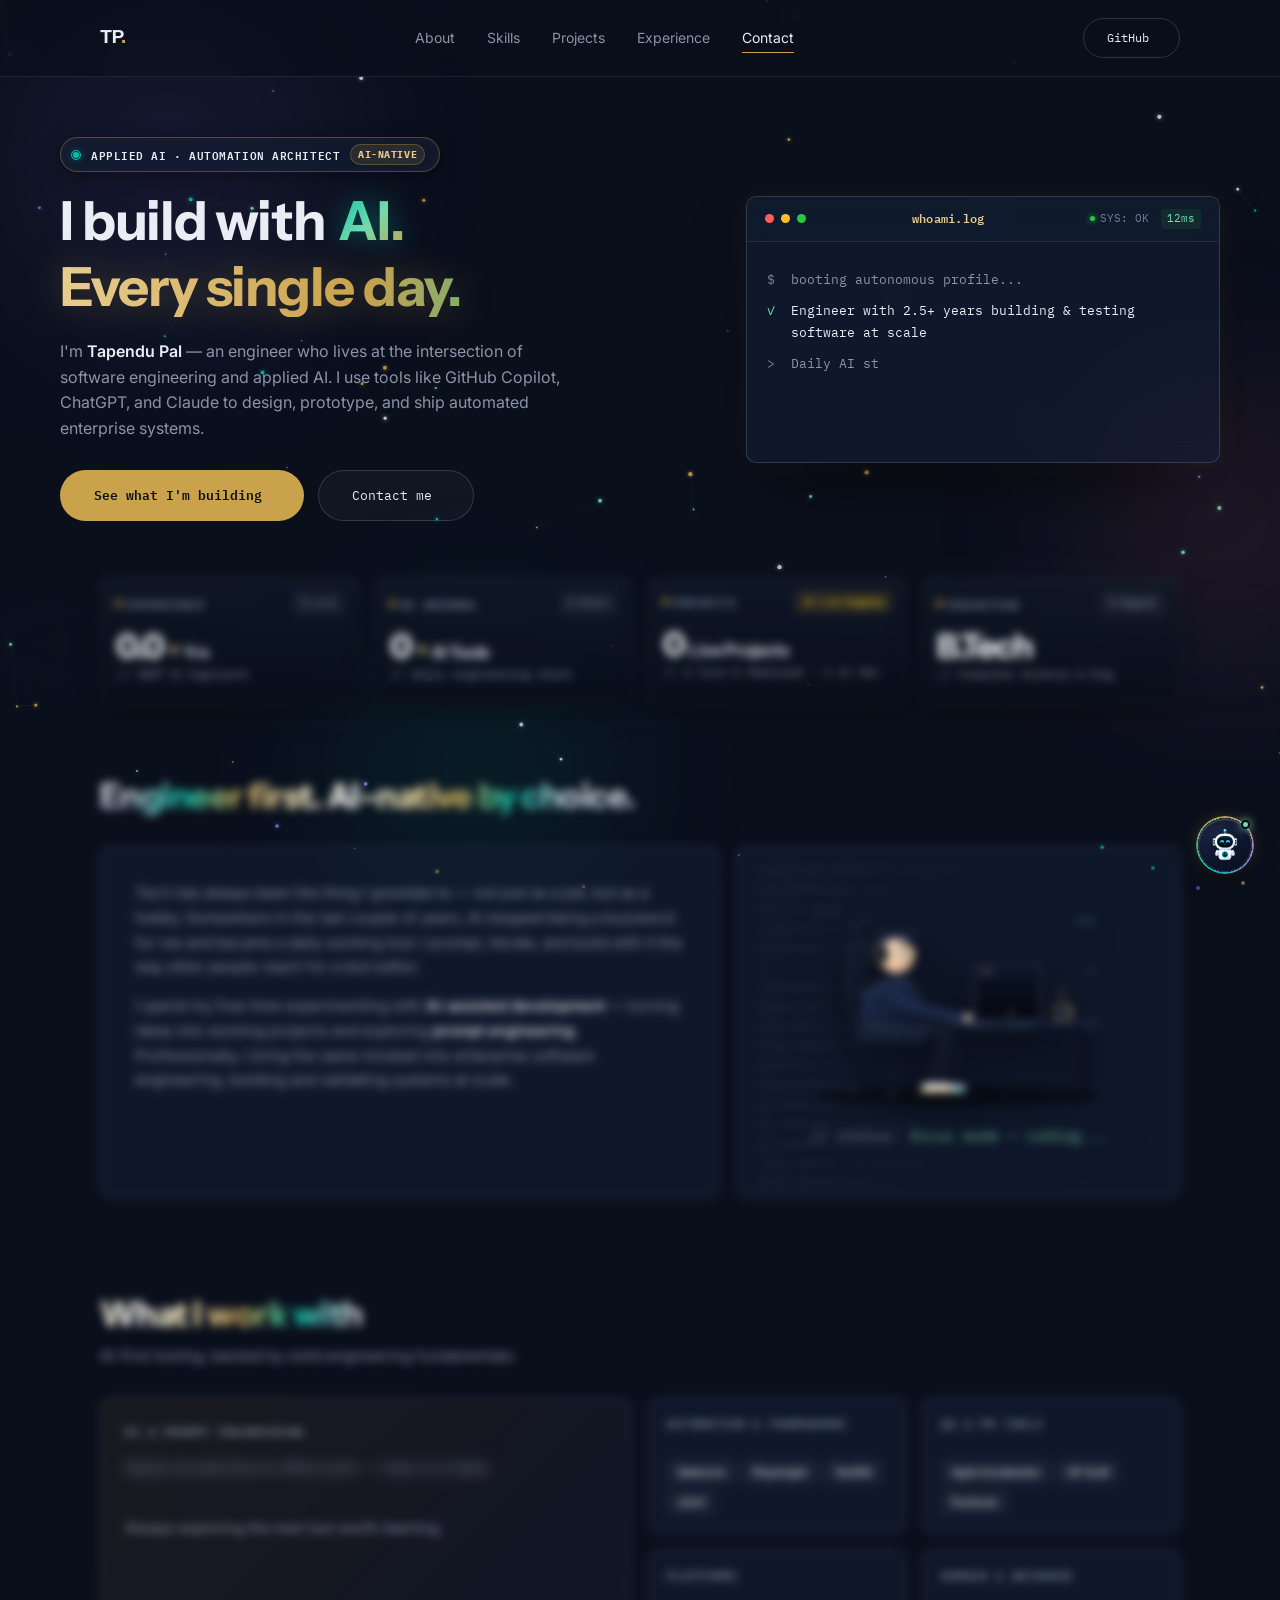
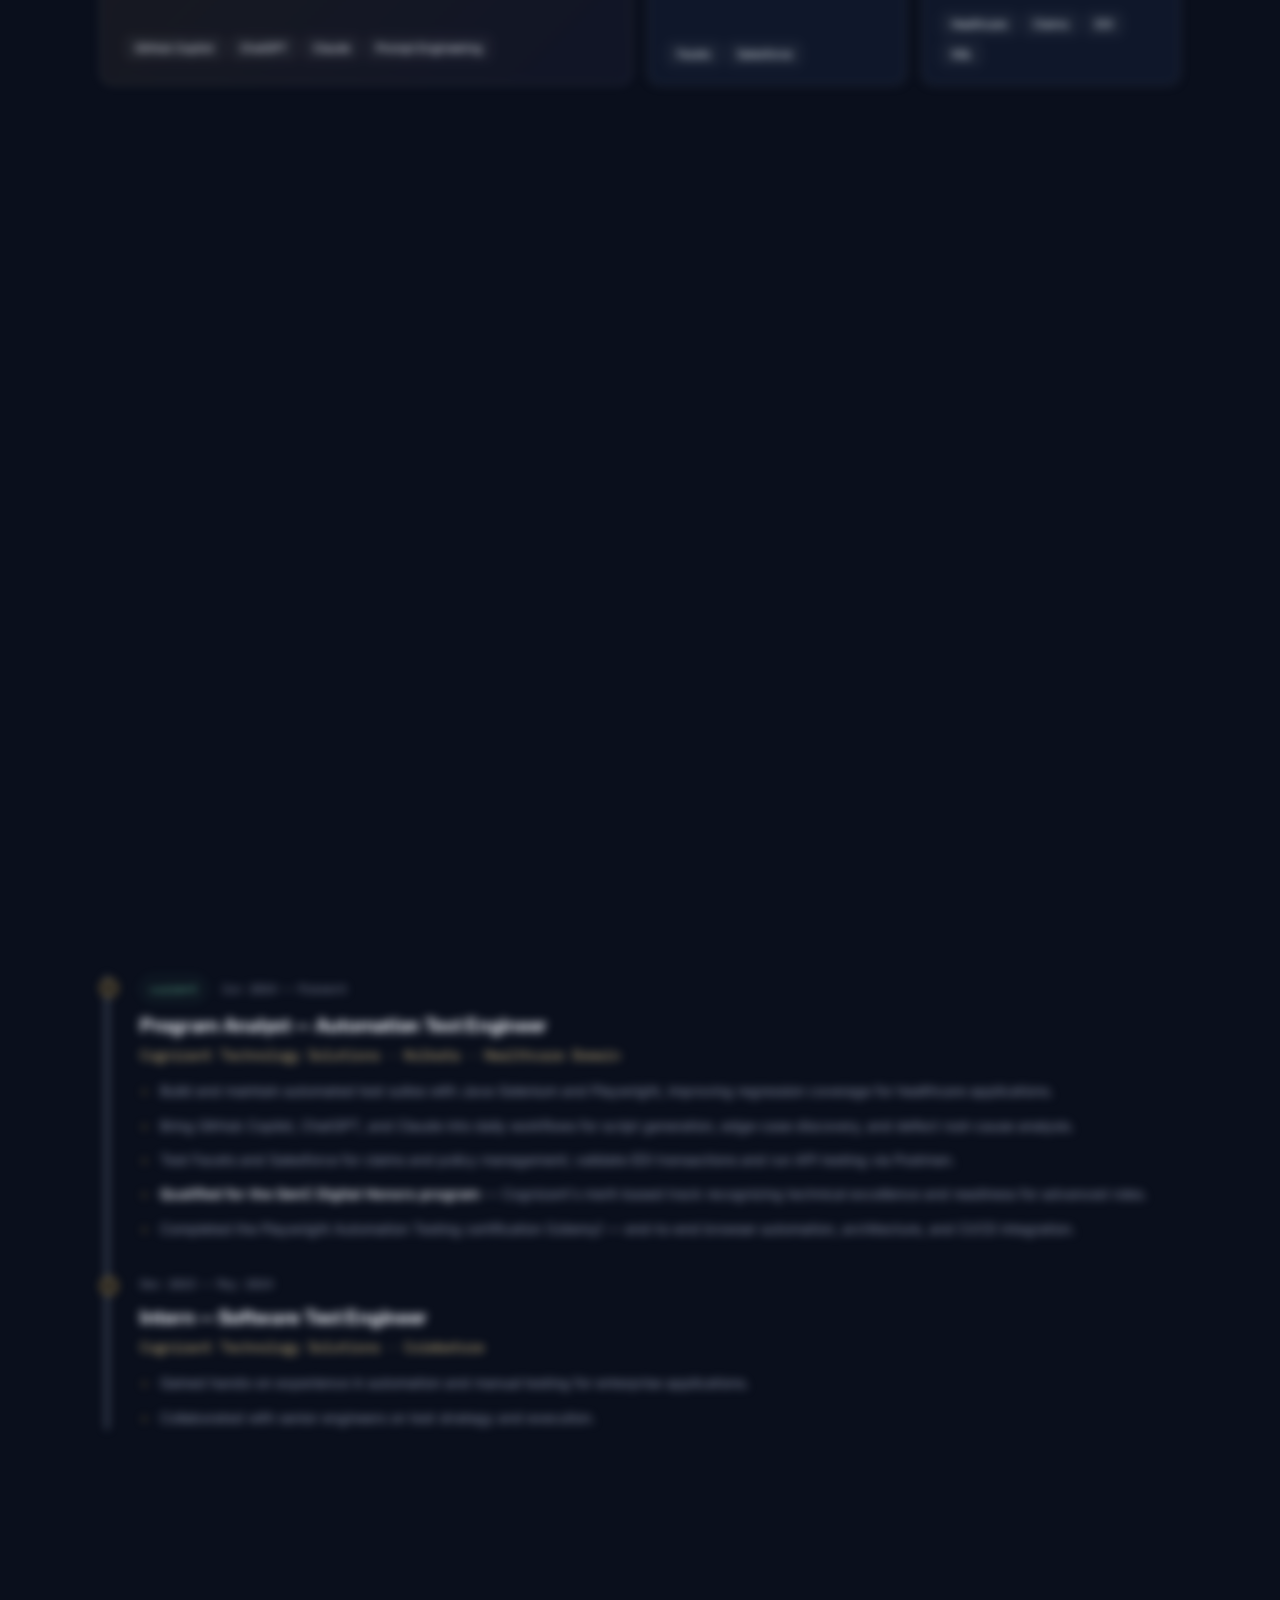
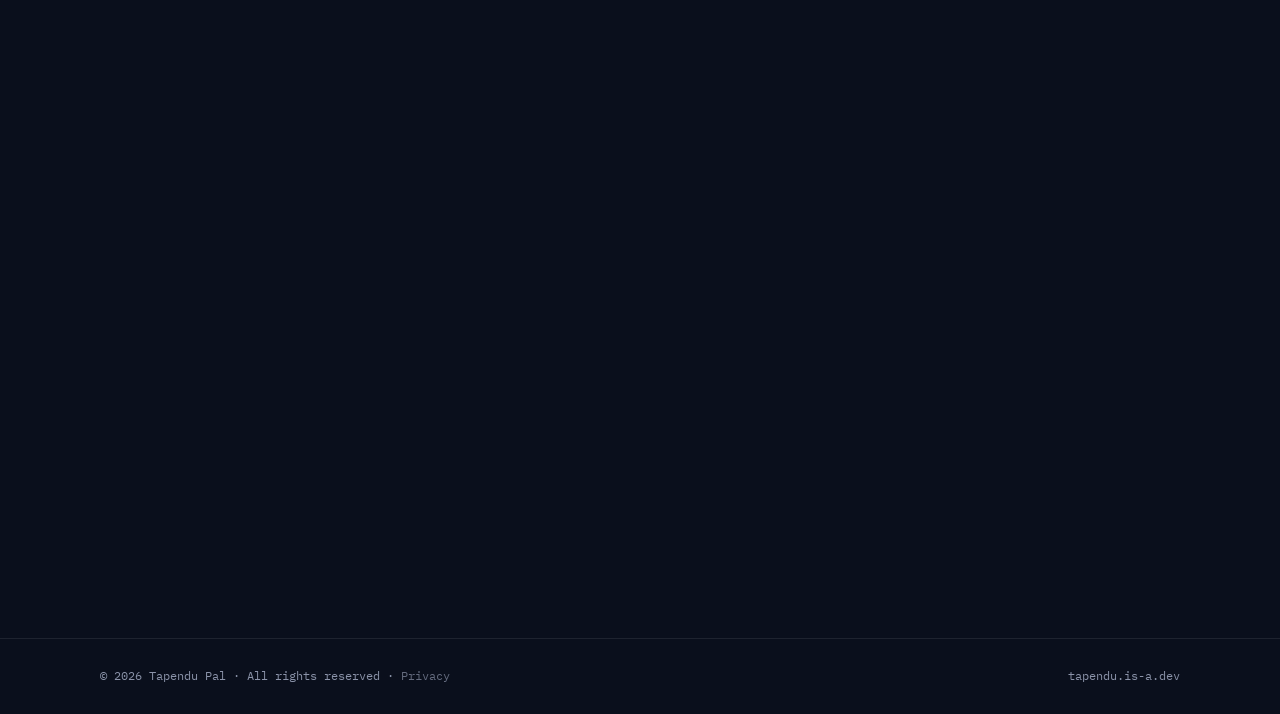
==== commit bb55d7cf: "feat: SEO, technical hygiene, mobile navigation, and UX robustness pass" ====
--- a/index.html
+++ b/index.html
@@ -10,12 +10,13 @@
        – Optimized for "Tapendu Pal", "Pal Tapendu", "PalTapendu"
        – Top-tier SERP indexing for Google, Bing, DuckDuckGo & Yahoo
   ═══════════════════════════════════════════════════════ -->
-  <title>Tapendu Pal (Pal Tapendu) | Software Engineer &amp; Automation Specialist</title>
+  <title>Tapendu Pal | AI-Native Builder &amp; Test Automation Engineer</title>
   <link rel="icon" type="image/svg+xml" href="favicon.svg">
   <link rel="icon" type="image/x-icon" href="favicon.ico">
-  <link rel="apple-touch-icon" href="favicon.svg">
+  <link rel="apple-touch-icon" href="apple-touch-icon.png">
+  <meta name="theme-color" content="#0a0e1a">
   <meta name="description"
-    content="Official portfolio of Tapendu Pal (Pal Tapendu) — Software Development Engineer in Test (SDET) & Applied AI Engineer at Cognizant building enterprise test automation and AI systems.">
+    content="Tapendu Pal is an AI-native engineer and test automation specialist who designs and ships AI-assisted software systems. Explore his projects, skills, and experience — and get in touch.">
   <meta name="keywords"
     content="Tapendu Pal, Pal Tapendu, PalTapendu, Tapendu, Pal, Software Engineer, SDET, QA Automation, Test Automation, Selenium, Playwright, Applied AI, Cognizant, Automation Testing, Java, Python, JavaScript, Portfolio">
   <meta name="author" content="Tapendu Pal">
@@ -33,37 +34,37 @@
   <meta name="ai-content-declaration" content="portfolio-profile">
   <meta name="subject" content="Tapendu Pal (Pal Tapendu) - Software Engineer & SDET Portfolio">
   <meta name="topic" content="Software Engineering, Test Automation, Selenium, Playwright, Applied AI">
-  <link rel="alternate" type="text/plain" href="https://paltapendu.github.io/PalTapendu/llms.txt"
+  <link rel="alternate" type="text/plain" href="https://tapendu.is-a.dev/llms.txt"
     title="LLM &amp; AI Knowledge Profile">
 
   <!-- ═══════════════════════════════════════════════════════
        CANONICAL & ALTERNATE URLs
   ═══════════════════════════════════════════════════════ -->
-  <link rel="canonical" href="https://paltapendu.github.io/PalTapendu/">
-  <link rel="alternate" hreflang="x-default" href="https://paltapendu.github.io/PalTapendu/">
-  <link rel="alternate" hreflang="en" href="https://paltapendu.github.io/PalTapendu/">
+  <link rel="canonical" href="https://tapendu.is-a.dev/">
+  <link rel="alternate" hreflang="x-default" href="https://tapendu.is-a.dev/">
+  <link rel="alternate" hreflang="en" href="https://tapendu.is-a.dev/">
 
   <!-- ═══════════════════════════════════════════════════════
        OPEN GRAPH (LinkedIn, WhatsApp, Facebook, iMessage)
   ═══════════════════════════════════════════════════════ -->
-  <meta property="og:type" content="profile">
+  <meta property="og:type" content="website">
   <meta property="og:site_name" content="Tapendu Pal Portfolio">
-  <meta property="og:url" content="https://paltapendu.github.io/PalTapendu/">
-  <meta property="og:title" content="Tapendu Pal (Pal Tapendu) | Software Engineer &amp; Automation Specialist">
+  <meta property="og:url" content="https://tapendu.is-a.dev/">
+  <meta property="og:title" content="Tapendu Pal | AI-Native Builder &amp; Test Automation Engineer">
   <meta property="og:description"
-    content="Official portfolio of Tapendu Pal (Pal Tapendu) — SDET & Applied AI Engineer at Cognizant. Specializing in Selenium, Playwright, and enterprise automation.">
+    content="Tapendu Pal is an AI-native engineer and test automation specialist who designs and ships AI-assisted software systems. Explore his projects, skills, and experience — and get in touch.">
+  <meta property="og:image" content="https://tapendu.is-a.dev/og-image.png">
+  <meta property="og:image:width" content="1200">
+  <meta property="og:image:height" content="630">
   <meta property="og:locale" content="en_US">
-  <meta property="profile:first_name" content="Tapendu">
-  <meta property="profile:last_name" content="Pal">
-  <meta property="profile:username" content="PalTapendu">
-
   <!-- ═══════════════════════════════════════════════════════
        TWITTER / X CARD
   ═══════════════════════════════════════════════════════ -->
-  <meta name="twitter:card" content="summary">
-  <meta name="twitter:title" content="Tapendu Pal (Pal Tapendu) | Software Engineer &amp; Automation Specialist">
+  <meta name="twitter:card" content="summary_large_image">
+  <meta name="twitter:title" content="Tapendu Pal | AI-Native Builder &amp; Test Automation Engineer">
   <meta name="twitter:description"
-    content="Official portfolio of Tapendu Pal (Pal Tapendu) — SDET at Cognizant building AI-assisted test automation with Selenium, Playwright, and applied AI tools.">
+    content="Tapendu Pal is an AI-native engineer and test automation specialist who designs and ships AI-assisted software systems. Explore his projects, skills, and experience — and get in touch.">
+  <meta name="twitter:image" content="https://tapendu.is-a.dev/og-image.png">
 
   <!-- ═══════════════════════════════════════════════════════
        JSON-LD SCHEMA GRAPH — High Authority Entity Attribution
@@ -76,7 +77,7 @@
     "@graph": [
       {
         "@type": "Person",
-        "@id": "https://paltapendu.github.io/PalTapendu/#person",
+        "@id": "https://tapendu.is-a.dev/#person",
         "name": "Tapendu Pal",
         "alternateName": [
           "Pal Tapendu",
@@ -85,17 +86,12 @@
         ],
         "givenName": "Tapendu",
         "familyName": "Pal",
-        "url": "https://paltapendu.github.io/PalTapendu/",
-        "image": "https://paltapendu.github.io/PalTapendu/favicon.svg",
-        "jobTitle": "Program Analyst — Automation Test Engineer (SDET)",
-        "worksFor": {
-          "@type": "Organization",
-          "name": "Cognizant Technology Solutions",
-          "url": "https://www.cognizant.com"
-        },
+        "url": "https://tapendu.is-a.dev/",
+        "image": "https://tapendu.is-a.dev/og-image.png",
+        "jobTitle": "AI-Native Builder & Test Automation Engineer",
         "alumniOf": {
           "@type": "EducationalOrganization",
-          "name": "Computer Science & Engineering"
+          "name": "Guru Nanak Institute of Technology, West Bengal"
         },
         "knowsAbout": [
           "Software Engineering",
@@ -105,7 +101,9 @@
           "Playwright",
           "Applied Artificial Intelligence (AI)",
           "Prompt Engineering",
-          "Full-Stack Development",
+          "GitHub Copilot",
+          "AI-Assisted Development",
+          "Chrome Extension Development",
           "Java",
           "Python",
           "JavaScript",
@@ -114,13 +112,18 @@
           "Jenkins",
           "Git & GitHub",
           "REST API Testing",
+          "Healthcare Domain Testing",
+          "Facets",
+          "Salesforce",
+          "EDI Testing",
+          "SQL",
           "Enterprise Automation"
         ],
         "sameAs": [
           "https://github.com/PalTapendu",
           "https://www.linkedin.com/in/tapendu-pal-b23273224/"
         ],
-        "description": "Tapendu Pal (also known as Pal Tapendu) is a Software Development Engineer in Test (SDET) and Applied AI specialist at Cognizant building enterprise automation frameworks with Selenium, Playwright, and applied AI systems.",
+        "description": "Tapendu Pal is an AI-native engineer and test automation specialist who designs and ships AI-assisted enterprise software systems using Selenium, Playwright, and applied AI tools.",
         "email": "tapendupal122@gmail.com",
         "address": {
           "@type": "PostalAddress",
@@ -131,36 +134,35 @@
       },
       {
         "@type": "WebSite",
-        "@id": "https://paltapendu.github.io/PalTapendu/#website",
-        "url": "https://paltapendu.github.io/PalTapendu/",
-        "name": "Tapendu Pal (Pal Tapendu) Official Portfolio",
-        "alternateName": "Pal Tapendu Portfolio",
+        "@id": "https://tapendu.is-a.dev/#website",
+        "url": "https://tapendu.is-a.dev/",
+        "name": "Tapendu Pal — Portfolio",
         "publisher": {
-          "@id": "https://paltapendu.github.io/PalTapendu/#person"
+          "@id": "https://tapendu.is-a.dev/#person"
         }
       },
       {
         "@type": "ProfilePage",
-        "@id": "https://paltapendu.github.io/PalTapendu/#profilepage",
-        "url": "https://paltapendu.github.io/PalTapendu/",
-        "name": "Tapendu Pal — Software Engineer & Automation Specialist Profile",
+        "@id": "https://tapendu.is-a.dev/#profilepage",
+        "url": "https://tapendu.is-a.dev/",
+        "name": "Tapendu Pal — AI-Native Builder & Test Automation Engineer",
         "isPartOf": {
-          "@id": "https://paltapendu.github.io/PalTapendu/#website"
+          "@id": "https://tapendu.is-a.dev/#website"
         },
         "mainEntity": {
-          "@id": "https://paltapendu.github.io/PalTapendu/#person"
+          "@id": "https://tapendu.is-a.dev/#person"
         }
       },
       {
         "@type": "FAQPage",
-        "@id": "https://paltapendu.github.io/PalTapendu/#faq",
+        "@id": "https://tapendu.is-a.dev/#faq",
         "mainEntity": [
           {
             "@type": "Question",
-            "name": "Who is Tapendu Pal (Pal Tapendu)?",
+            "name": "Who is Tapendu Pal?",
             "acceptedAnswer": {
               "@type": "Answer",
-              "text": "Tapendu Pal (also known as Pal Tapendu) is an Indian Software Engineer and SDET at Cognizant Technology Solutions specializing in test automation (Selenium, Playwright), enterprise software quality assurance, and applied AI development."
+              "text": "Tapendu Pal is an AI-native software engineer and test automation specialist who uses tools like GitHub Copilot, ChatGPT, and Claude to design, prototype, and ship automated enterprise systems."
             }
           },
           {
@@ -168,15 +170,7 @@
             "name": "What are Tapendu Pal's primary technical skills?",
             "acceptedAnswer": {
               "@type": "Answer",
-              "text": "Tapendu Pal's core competencies include Selenium WebDriver, Playwright, Java, Python, JavaScript, Applied AI & Prompt Engineering, GitHub Copilot, Jenkins CI/CD, REST API testing, SQL, and Agile automation frameworks."
-            }
-          },
-          {
-            "@type": "Question",
-            "name": "Where does Tapendu Pal work?",
-            "acceptedAnswer": {
-              "@type": "Answer",
-              "text": "Tapendu Pal currently works at Cognizant Technology Solutions as a Program Analyst and Automation Test Engineer, designing robust automated testing pipelines for enterprise clients."
+              "text": "Tapendu Pal's core skills include Selenium WebDriver, Playwright, Java, Python, JavaScript, Applied AI and Prompt Engineering, GitHub Copilot, REST API testing with Postman, SQL, and Agile test automation frameworks."
             }
           },
           {
@@ -207,9 +201,18 @@
   </noscript>
 
   <link rel="stylesheet" href="style.css">
+  <!-- Early JS detection & Theme anti-flash -->
+  <script>
+    document.documentElement.classList.add('js');
+    try {
+      var savedTheme = localStorage.getItem('tapendu_theme') || localStorage.getItem('theme');
+      if (savedTheme) document.documentElement.setAttribute('data-theme', savedTheme);
+    } catch (e) {}
+  </script>
 </head>
 
-<body>
+<body id="top">
+  <a href="#main" class="skip-link">Skip to content</a>
 
   <!-- LOADER -->
   <div id="loader">
@@ -232,21 +235,28 @@
     <header>
       <div class="wrap">
         <nav>
-          <div class="logo">TP<span>.</span></div>
-          <div class="navlinks">
+          <a href="#top" class="logo" aria-label="Tapendu Pal - Back to top">TP<span>.</span></a>
+          <div class="navlinks" id="primaryNav">
             <a href="#about">About</a>
             <a href="#skills">Skills</a>
             <a href="#projects">Projects</a>
             <a href="#experience">Experience</a>
             <a href="#contact">Contact</a>
-          </div>
-          <a class="navcta magnetic" href="https://github.com/PalTapendu" target="_blank" rel="noopener"><span
+            <a class="navcta mobile-navcta magnetic" href="https://github.com/PalTapendu" target="_blank" rel="noopener noreferrer"><span
+                class="bracket bracket-l">&lt;</span><span>GitHub</span><span class="bracket bracket-r">/&gt;</span></a>
+          </div>
+          <a class="navcta desktop-navcta magnetic" href="https://github.com/PalTapendu" target="_blank" rel="noopener noreferrer"><span
               class="bracket bracket-l">&lt;</span><span>GitHub</span><span class="bracket bracket-r">/&gt;</span></a>
+          <button class="nav-toggle" id="navToggle" type="button" aria-label="Menu" aria-expanded="false" aria-controls="primaryNav">
+            <span class="nav-toggle-bar"></span>
+            <span class="nav-toggle-bar"></span>
+            <span class="nav-toggle-bar"></span>
+          </button>
         </nav>
       </div>
     </header>
 
-    <main>
+    <main id="main">
       <!-- HERO -->
       <section class="hero wrap">
         <div class="hero-content">
@@ -1047,11 +1057,11 @@
           </div>
           <div class="contact-list">
             <div class="row"><span>Email</span><a href="mailto:tapendupal122@gmail.com"
-                class="magnetic">tapendupal122@gmail.com</a></div>
-            <div class="row"><span>GitHub</span><a href="https://github.com/PalTapendu" target="_blank" rel="noopener"
+                class="magnetic" aria-label="Send email to Tapendu Pal">tapendupal122@gmail.com</a></div>
+            <div class="row"><span>GitHub</span><a href="https://github.com/PalTapendu" target="_blank" rel="noopener noreferrer"
                 class="magnetic">github.com/PalTapendu</a></div>
             <div class="row"><span>LinkedIn</span><a href="https://www.linkedin.com/in/tapendu-pal-b23273224/"
-                target="_blank" rel="noopener" class="magnetic">/tapendu-pal-b23273224</a></div>
+                target="_blank" rel="noopener noreferrer" class="magnetic">/tapendu-pal-b23273224</a></div>
             <div class="row"><span>Location</span><span>Hooghly, West Bengal</span></div>
           </div>
         </div>
@@ -1059,13 +1069,13 @@
     </main>
 
     <footer>
-      <div class="wrap"><span>© 2026 Tapendu Pal (Pal Tapendu) · All rights reserved</span><span
-          class="mono">paltapendu.github.io</span></div>
+      <div class="wrap"><span>© <span id="currentYear">2026</span> Tapendu Pal · All rights reserved · <a href="privacy.html" style="color:inherit;opacity:0.7;">Privacy</a></span><span
+          class="mono">tapendu.is-a.dev</span></div>
     </footer>
 
   </div><!-- /pageContent -->
 
-  <button id="toTop" aria-label="Back to top">↑</button>
+  <button id="toTop" type="button" aria-label="Back to top">↑</button>
 
   <div id="modalOverlay">
     <div class="modal glass">
@@ -1088,46 +1098,94 @@
   <div id="fabTooltip">Ask Tapendu's <span>AI Agent</span> 👋</div>
 
   <div id="fabHolder">
-    <button id="assistantFab" aria-label="Open AI Agent Assistant" aria-haspopup="dialog">
+    <button id="assistantFab" type="button" aria-label="Open AI Agent Assistant" aria-haspopup="dialog">
       <span class="fab-pulse-aura"></span>
       <span class="fab-glow-ring"></span>
       <span class="fab-dot"></span>
       <div class="ai-agent-icon">
-        <svg viewBox="0 0 28 28" fill="none" xmlns="http://www.w3.org/2000/svg" class="agent-bot-svg">
-          <!-- Signal Antenna with glowing beacon -->
-          <path d="M14 3.5V6" stroke="url(#agentGradGold)" stroke-width="1.8" stroke-linecap="round" />
-          <circle cx="14" cy="3" r="1.5" fill="#00C2A8" class="agent-beacon-dot" />
-
-          <!-- Robot Agent Head Contour -->
-          <rect x="4.5" y="6" width="19" height="15" rx="5" fill="url(#agentHeadBg)" stroke="url(#agentGradGold)"
-            stroke-width="1.6" />
-
-          <!-- Side Headset Acoustic Nodes -->
-          <rect x="2.5" y="10.5" width="2" height="6" rx="1" fill="#C9A24B" />
-          <rect x="23.5" y="10.5" width="2" height="6" rx="1" fill="#C9A24B" />
-
-          <!-- Cyber Visor Screen -->
-          <rect x="7" y="9.5" width="14" height="6.5" rx="3.2" fill="#060A14" />
-
-          <!-- Luminous Digital Eyes -->
-          <circle cx="10.5" cy="12.8" r="1.5" fill="#00C2A8" class="agent-eye" />
-          <circle cx="17.5" cy="12.8" r="1.5" fill="#00C2A8" class="agent-eye" />
-
-          <!-- Subtle Agent Mouth Glow -->
-          <path d="M11.5 17.8C12.3 18.8 15.7 18.8 16.5 17.8" stroke="#E7CD8E" stroke-width="1.3"
-            stroke-linecap="round" />
-
+        <svg viewBox="0 0 100 100" fill="none" xmlns="http://www.w3.org/2000/svg" class="mascot-svg" role="img" aria-label="AI Buddy Mascot">
           <defs>
-            <linearGradient id="agentGradGold" x1="4" y1="3" x2="24" y2="22" gradientUnits="userSpaceOnUse">
-              <stop stop-color="#E7CD8E" />
-              <stop offset="0.5" stop-color="#C9A24B" />
-              <stop offset="1" stop-color="#00C2A8" />
+            <linearGradient id="widget-mascot-helmet" x1="25%" y1="10%" x2="75%" y2="95%">
+              <stop offset="0%" stop-color="#FFFFFF" />
+              <stop offset="65%" stop-color="#EFF4FB" />
+              <stop offset="100%" stop-color="#D5E1F0" />
             </linearGradient>
-            <linearGradient id="agentHeadBg" x1="5" y1="6" x2="23" y2="21" gradientUnits="userSpaceOnUse">
-              <stop stop-color="#1b2848" />
-              <stop offset="1" stop-color="#0b1222" />
+            <linearGradient id="widget-mascot-helmet-stroke" x1="0%" y1="0%" x2="100%" y2="100%">
+              <stop offset="0%" stop-color="#FFFFFF" stop-opacity="0.9" />
+              <stop offset="100%" stop-color="#A5BCCC" stop-opacity="0.6" />
             </linearGradient>
+            <linearGradient id="widget-mascot-visor" x1="50%" y1="0%" x2="50%" y2="100%">
+              <stop offset="0%" stop-color="#0E162B" />
+              <stop offset="50%" stop-color="#080D1D" />
+              <stop offset="100%" stop-color="#03060F" />
+            </linearGradient>
+            <linearGradient id="widget-mascot-visor-rim" x1="0%" y1="0%" x2="0%" y2="100%">
+              <stop offset="0%" stop-color="#00E5FF" stop-opacity="0.5" />
+              <stop offset="100%" stop-color="#1E3A6E" stop-opacity="0.25" />
+            </linearGradient>
+            <radialGradient id="widget-mascot-beacon" cx="40%" cy="35%" r="65%">
+              <stop offset="0%" stop-color="#E0FBFF" />
+              <stop offset="45%" stop-color="#00E5FF" />
+              <stop offset="100%" stop-color="#0284C7" />
+            </radialGradient>
+            <linearGradient id="widget-mascot-body" x1="30%" y1="20%" x2="70%" y2="100%">
+              <stop offset="0%" stop-color="#FFFFFF" />
+              <stop offset="60%" stop-color="#ECF2FA" />
+              <stop offset="100%" stop-color="#C9D9EC" />
+            </linearGradient>
+            <linearGradient id="widget-mascot-arm" x1="20%" y1="10%" x2="80%" y2="90%">
+              <stop offset="0%" stop-color="#F4F8FD" />
+              <stop offset="100%" stop-color="#C5D6E8" />
+            </linearGradient>
+            <linearGradient id="widget-mascot-ear" x1="0%" y1="0%" x2="100%" y2="100%">
+              <stop offset="0%" stop-color="#FFFFFF" />
+              <stop offset="100%" stop-color="#B8CBDF" />
+            </linearGradient>
+            <filter id="widget-mascot-glow-filter" x="-20%" y="-20%" width="140%" height="140%">
+              <feDropShadow dx="0" dy="0" stdDeviation="1.5" flood-color="#00E5FF" flood-opacity="0.85" />
+            </filter>
           </defs>
+          <g class="mascot-bob-group">
+            <!-- Body layer -->
+            <g class="mascot-body-layer">
+              <path d="M 33 63 C 30 74 30 86 34.5 91 C 37.5 94.5 62.5 94.5 65.5 91 C 70 86 70 74 67 63 Z" fill="url(#widget-mascot-body)" stroke="url(#widget-mascot-helmet-stroke)" stroke-width="1" />
+              <path d="M 36 67 C 42 70 58 70 64 67" stroke="#BDD0E4" stroke-width="0.8" stroke-linecap="round" fill="none" />
+              <rect x="22" y="65" width="10" height="17" rx="5" transform="rotate(16 27 73.5)" fill="url(#widget-mascot-arm)" stroke="url(#widget-mascot-helmet-stroke)" stroke-width="0.8" />
+              <rect x="68" y="65" width="10" height="17" rx="5" transform="rotate(-16 73 73.5)" fill="url(#widget-mascot-arm)" stroke="url(#widget-mascot-helmet-stroke)" stroke-width="0.8" />
+              <g class="mascot-badge" filter="url(#widget-mascot-glow-filter)">
+                <circle cx="50" cy="78" r="8" fill="#070E1E" stroke="#00E5FF" stroke-width="1.3" />
+                <circle cx="50" cy="78" r="6.8" fill="#00E5FF" opacity="0.08" />
+                <text x="50" y="80.8" text-anchor="middle" font-family="'Instrument Sans', 'Inter', system-ui, -apple-system, sans-serif" font-weight="800" font-size="6.8" fill="#00E5FF" letter-spacing="0.4">TP</text>
+              </g>
+            </g>
+            <rect x="42" y="60.5" width="16" height="5" rx="2.5" fill="#B4C7DD" />
+            <!-- Head layer -->
+            <g class="mascot-head-layer">
+              <path d="M 50 11.5 L 50 18" stroke="#9BB2C8" stroke-width="2.6" stroke-linecap="round" />
+              <path d="M 47 18 C 47 16.6 53 16.6 53 18" fill="#B4C7DD" />
+              <g class="mascot-beacon-group" filter="url(#widget-mascot-glow-filter)">
+                <circle cx="50" cy="7.5" r="4.2" fill="url(#widget-mascot-beacon)" class="mascot-beacon-dot" />
+                <circle cx="48.6" cy="6" r="1.2" fill="#FFFFFF" opacity="0.85" />
+              </g>
+              <rect x="15" y="30.5" width="7" height="21" rx="3.5" fill="url(#widget-mascot-ear)" stroke="url(#widget-mascot-helmet-stroke)" stroke-width="0.8" />
+              <rect x="16.5" y="34.5" width="4" height="13" rx="2" fill="#091022" />
+              <circle cx="18.5" cy="41" r="1.3" fill="#00E5FF" filter="url(#widget-mascot-glow-filter)" />
+              <rect x="78" y="30.5" width="7" height="21" rx="3.5" fill="url(#widget-mascot-ear)" stroke="url(#widget-mascot-helmet-stroke)" stroke-width="0.8" />
+              <rect x="79.5" y="34.5" width="4" height="13" rx="2" fill="#091022" />
+              <circle cx="81.5" cy="41" r="1.3" fill="#00E5FF" filter="url(#widget-mascot-glow-filter)" />
+              <rect x="20" y="17" width="60" height="47" rx="23.5" fill="url(#widget-mascot-helmet)" stroke="url(#widget-mascot-helmet-stroke)" stroke-width="1.2" />
+              <path d="M 31 21 C 40 18.5 60 18.5 69 21 C 64 19.8 36 19.8 31 21 Z" fill="#FFFFFF" opacity="0.75" />
+              <rect x="26.5" y="23.5" width="47" height="34" rx="17" fill="url(#widget-mascot-visor)" stroke="url(#widget-mascot-visor-rim)" stroke-width="1.2" />
+              <path d="M 31 27 C 40 25.2 60 25.2 69 27 C 64 28 36 28 31 27 Z" fill="#FFFFFF" opacity="0.14" />
+              <ellipse cx="34.5" cy="43.5" rx="2.5" ry="1.4" fill="#00E5FF" opacity="0.22" />
+              <ellipse cx="65.5" cy="43.5" rx="2.5" ry="1.4" fill="#00E5FF" opacity="0.22" />
+              <g class="mascot-eyes" filter="url(#widget-mascot-glow-filter)">
+                <path d="M 37.5 40.8 C 38.8 36.8 44.2 36.8 45.5 40.8" stroke="#00E5FF" stroke-width="3.2" stroke-linecap="round" fill="none" class="mascot-eye mascot-eye-left" />
+                <path d="M 54.5 40.8 C 55.8 36.8 61.2 36.8 62.5 40.8" stroke="#00E5FF" stroke-width="3.2" stroke-linecap="round" fill="none" class="mascot-eye mascot-eye-right" />
+              </g>
+              <path d="M 47.8 47.8 Q 50 49.6 52.2 47.8" stroke="#00E5FF" stroke-width="1.3" stroke-linecap="round" fill="none" opacity="0.65" />
+            </g>
+          </g>
         </svg>
       </div>
     </button>
@@ -1167,28 +1225,28 @@
           <div class="name">Tapendu's Agent <span class="ai-badge">AI</span></div>
           <div class="status"><i class="status-live-dot"></i>Online — ask me anything</div>
         </div>
-        <button class="ap-close" id="apClose" aria-label="Close chat" title="Close">✕</button>
+        <button class="ap-close" id="apClose" type="button" aria-label="Close chat" title="Close">✕</button>
       </div>
 
       <div class="ap-body" id="apBody">
         <div class="msg bot">Hey! I can answer quick questions about Tapendu's work, skills, and projects. Try one
           below, or type your own 👇</div>
         <div class="ap-suggestions" id="apSuggestions">
-          <button class="chip" data-q="What does Tapendu do at Cognizant?">
+          <button class="chip" type="button" data-q="What does Tapendu do at Cognizant?">
             <span class="chip-icon">✦</span>
             <span class="chip-text">What does Tapendu do at Cognizant?</span>
             <svg class="chip-arrow" viewBox="0 0 24 24" fill="none" stroke="currentColor" stroke-width="2">
               <polyline points="9 18 15 12 9 6" />
             </svg>
           </button>
-          <button class="chip" data-q="What AI tools does he use daily?">
+          <button class="chip" type="button" data-q="What AI tools does he use daily?">
             <span class="chip-icon">✦</span>
             <span class="chip-text">What AI tools does he use daily?</span>
             <svg class="chip-arrow" viewBox="0 0 24 24" fill="none" stroke="currentColor" stroke-width="2">
               <polyline points="9 18 15 12 9 6" />
             </svg>
           </button>
-          <button class="chip" data-notify="true">
+          <button class="chip" type="button" data-notify="true">
             <span class="chip-icon">📬</span>
             <span class="chip-text">Notify Tapendu</span>
             <svg class="chip-arrow" viewBox="0 0 24 24" fill="none" stroke="currentColor" stroke-width="2">
@@ -1211,6 +1269,7 @@
     </div>
   </div>
 
+  <script src="mascot.js" defer></script>
   <script src="script.js" defer></script>
 </body>
 
--- a/style.css
+++ b/style.css
@@ -7,7 +7,7 @@
   --brass-soft: #E7CD8E;
   --pass: #74D9AE;
   --slate: #8B93A9;
-  --slate-dim: #5B6478;
+  --slate-dim: #737D96;
   --violet: #8B7CF0;
   --coral: #FF6B9D;
   --cyan: #00C2A8;
@@ -24,6 +24,7 @@
 
 html {
   scroll-behavior: smooth;
+  overflow-x: clip;
 }
 
 body {
@@ -32,14 +33,60 @@
   font-family: 'Inter', sans-serif;
   line-height: 1.65;
   -webkit-font-smoothing: antialiased;
-  overflow-x: hidden;
+  overflow-x: clip;
+}
+
+/* Accessible Skip Link */
+.skip-link {
+  position: absolute;
+  top: -100px;
+  left: 20px;
+  background: var(--brass);
+  color: var(--ink);
+  padding: 10px 18px;
+  border-radius: 6px;
+  font-weight: 700;
+  font-family: 'Instrument Sans', sans-serif;
+  font-size: 14px;
+  z-index: 1000;
+  text-decoration: none;
+  transition: top .2s ease;
+  box-shadow: 0 4px 14px rgba(0,0,0,0.5);
+}
+.skip-link:focus {
+  top: 16px;
+  outline: 2px solid var(--paper);
+}
+
+/* Universal accessible focus outlines and tap feedback */
+:focus-visible {
+  outline: 2px solid var(--brass);
+  outline-offset: 3px;
+}
+
+.btn:active,
+.navcta:active,
+.chip:active,
+#toTop:active,
+#assistantFab:active {
+  transform: scale(0.97);
+}
+
+/* Section scroll margin so fixed header never hides section titles */
+section[id],
+main > section {
+  scroll-margin-top: 84px;
 }
 
 @media (prefers-reduced-motion: reduce) {
+  html {
+    scroll-behavior: auto !important;
+  }
   * {
     animation-duration: 0.01ms !important;
     animation-iteration-count: 1 !important;
     transition-duration: 0.01ms !important;
+    scroll-behavior: auto !important;
   }
 }
 
@@ -114,8 +161,8 @@
 #bgCanvas {
   position: fixed;
   inset: 0;
-  width: 100vw;
-  height: 100vh;
+  width: 100%;
+  height: 100%;
   z-index: 0;
   pointer-events: none;
 }
@@ -281,9 +328,108 @@
   transform: translateY(-1px);
 }
 
+/* Hamburger Button */
+.nav-toggle {
+  display: none;
+  background: transparent;
+  border: 1px solid var(--line-strong);
+  border-radius: 8px;
+  width: 44px;
+  height: 44px;
+  min-width: 44px;
+  min-height: 44px;
+  padding: 10px;
+  cursor: pointer;
+  flex-direction: column;
+  justify-content: center;
+  align-items: center;
+  gap: 5px;
+  z-index: 110;
+  transition: border-color .2s, background .2s;
+}
+
+.nav-toggle:hover {
+  border-color: var(--brass);
+  background: rgba(201, 162, 75, 0.08);
+}
+
+.nav-toggle-bar {
+  display: block;
+  width: 20px;
+  height: 2px;
+  background: var(--paper);
+  border-radius: 2px;
+  transition: transform .25s ease, opacity .2s ease;
+}
+
+.nav-toggle[aria-expanded="true"] .nav-toggle-bar:nth-child(1) {
+  transform: translateY(7px) rotate(45deg);
+}
+
+.nav-toggle[aria-expanded="true"] .nav-toggle-bar:nth-child(2) {
+  opacity: 0;
+}
+
+.nav-toggle[aria-expanded="true"] .nav-toggle-bar:nth-child(3) {
+  transform: translateY(-7px) rotate(-45deg);
+}
+
+.mobile-navcta {
+  display: none;
+}
+
 @media (max-width:820px) {
+  .desktop-navcta {
+    display: none;
+  }
+  .nav-toggle {
+    display: flex;
+  }
+  .mobile-navcta {
+    display: inline-flex;
+    margin-top: 14px;
+    font-size: 14px;
+    padding: 12px 24px;
+  }
   .navlinks {
     display: none;
+    position: fixed;
+    top: 72px;
+    left: 0;
+    right: 0;
+    bottom: 0;
+    height: calc(100vh - 72px);
+    height: calc(100dvh - 72px);
+    background: rgba(10, 15, 28, 0.97);
+    backdrop-filter: blur(18px);
+    -webkit-backdrop-filter: blur(18px);
+    flex-direction: column;
+    align-items: center;
+    justify-content: flex-start;
+    padding: 36px 24px;
+    gap: 16px;
+    z-index: 105;
+    overflow-y: auto;
+    border-top: 1px solid var(--line);
+  }
+  .navlinks.is-open {
+    display: flex;
+    animation: mobileMenuFade .2s ease;
+  }
+  .navlinks a {
+    font-size: 18px;
+    font-weight: 600;
+    color: var(--paper);
+    min-height: 44px;
+    min-width: 44px;
+    display: inline-flex;
+    align-items: center;
+    justify-content: center;
+    padding: 10px 24px;
+  }
+  @keyframes mobileMenuFade {
+    from { opacity: 0; transform: translateY(-8px); }
+    to { opacity: 1; transform: translateY(0); }
   }
 }
 
@@ -1118,7 +1264,8 @@
   font-size: 15px;
 }
 
-.reveal {
+/* Scoped to .js so without JS all content stays visible */
+.js .reveal {
   opacity: 0;
   filter: blur(5px);
   transform: translateY(28px) scale(0.985);
@@ -1126,11 +1273,11 @@
   will-change: transform, opacity, filter;
 }
 
-.reveal.reveal-up {
+.js .reveal.reveal-up {
   transform: translateY(-28px) scale(0.985);
 }
 
-.reveal.in {
+.js .reveal.in {
   opacity: 1;
   filter: blur(0);
   transform: translateY(0) scale(1);
@@ -2521,56 +2668,90 @@
   z-index: 3;
 }
 
-/* AI Agent Bot Icon */
+/* AI Agent Mascot Icon */
 .ai-agent-icon {
   position: relative;
   z-index: 2;
-  width: 28px;
-  height: 28px;
+  width: 34px;
+  height: 34px;
   display: flex;
   align-items: center;
   justify-content: center;
   transition: transform .3s cubic-bezier(.34, 1.56, .64, 1);
+}
+
+/* ============================================================
+   AI MASCOT CHARACTER COMPONENT (Reusable)
+   ============================================================ */
+.mascot-container {
+  display: inline-flex;
+  align-items: center;
+  justify-content: center;
+  position: relative;
+  overflow: visible;
+}
+
+.mascot-svg {
+  width: 100%;
+  height: 100%;
+  display: block;
+  overflow: visible;
+  filter: drop-shadow(0 3px 8px rgba(0, 0, 0, 0.45));
+}
+
+/* Gentle vertical bobbing motion */
+.mascot-bob-group {
+  animation: mascotBob 3.2s ease-in-out infinite;
+  transform-origin: 50% 50%;
+}
+
+@keyframes mascotBob {
+  0%, 100% {
+    transform: translateY(0);
+  }
+  50% {
+    transform: translateY(-2.2px);
+  }
+}
+
+/* Eye blink transition */
+.mascot-eye {
+  transform-box: fill-box;
+  transform-origin: center;
+  transition: transform 0.12s cubic-bezier(0.25, 1, 0.5, 1);
+}
+
+.mascot-eye.is-blinking {
+  transform: scaleY(0.08);
+}
+
+/* Soft antenna beacon glow pulse */
+.mascot-beacon-dot {
+  animation: mascotBeaconGlow 2.8s ease-in-out infinite;
+}
+
+@keyframes mascotBeaconGlow {
+  0%, 100% {
+    filter: drop-shadow(0 0 2px #00E5FF);
+    opacity: 0.88;
+  }
+  50% {
+    filter: drop-shadow(0 0 6px #00E5FF);
+    opacity: 1;
+  }
+}
+
+@media (prefers-reduced-motion: reduce) {
+  .mascot-bob-group,
+  .mascot-beacon-dot {
+    animation: none !important;
+  }
 }
 
 .agent-bot-svg {
   width: 28px;
   height: 28px;
   filter: drop-shadow(0 2px 6px rgba(201, 162, 75, 0.4));
-}
-
-.agent-eye {
-  animation: agentEyeBlink 4.5s infinite ease-in-out;
-  transform-origin: center;
-}
-
-.agent-beacon-dot {
-  animation: agentBeaconPulse 2s infinite alternate ease-in-out;
-}
-
-@keyframes agentEyeBlink {
-
-  0%,
-  92%,
-  100% {
-    transform: scaleY(1);
-  }
-
-  95% {
-    transform: scaleY(0.15);
-  }
-}
-
-@keyframes agentBeaconPulse {
-  0% {
-    filter: drop-shadow(0 0 2px #00C2A8);
-    opacity: 0.75;
-  }
-
-  100% {
-    filter: drop-shadow(0 0 6px #00C2A8);
-    opacity: 1;
-  }
 }
 
 #assistantFab:hover .ai-agent-icon {
@@ -3030,7 +3211,7 @@
   border-radius: 100px;
   padding: 9px 14px;
   color: var(--paper);
-  font-size: 13px;
+  font-size: 16px; /* 16px minimum prevents iOS Safari auto-zoom on focus */
   outline: none;
   transition: border-color .2s, box-shadow .2s;
 }
@@ -3103,70 +3284,101 @@
   cursor: default;
 }
 
-/* ── Notify-offer Yes/No button row (AI's proactive offer when it can't answer) */
-.notify-offer-row {
-  display: flex;
+/* ── Paired action button rows (AI fallback offer, session resume prompt, etc.) */
+.notify-offer-row,
+.chat-action-row {
+  display: flex;
+  flex-direction: row;
+  align-items: center;
+  align-self: flex-start;
+  justify-content: flex-start;
   gap: 8px;
-  margin: 7px 0 2px 4px;
+  margin: 6px 0 2px 4px;
   flex-wrap: wrap;
-}
-
-.notify-offer-btn {
-  padding: 5px 14px;
-  font-size: 11.5px;
+  width: auto;
+  max-width: 100%;
+}
+
+.notify-offer-btn,
+.chat-action-btn {
+  display: inline-flex;
+  align-items: center;
+  justify-content: center;
+  width: auto;
+  flex: 0 0 auto;
+  padding: 4px 12px;
+  font-size: 11px;
   font-family: 'IBM Plex Mono', monospace;
   font-weight: 500;
   border-radius: 100px;
   border: 1px solid transparent;
   cursor: pointer;
-  transition: background .15s ease, border-color .15s ease, opacity .15s ease;
+  transition: background .15s ease, border-color .15s ease, opacity .15s ease, color .15s ease;
   pointer-events: auto;
-}
-
-.notify-offer-yes {
-  background: rgba(201, 162, 75, 0.15);
-  border-color: rgba(201, 162, 75, 0.5);
+  white-space: nowrap;
+  line-height: 1.4;
+  box-sizing: border-box;
+}
+
+.notify-offer-yes,
+.chat-action-primary {
+  background: rgba(201, 162, 75, 0.12);
+  border: 1px solid rgba(201, 162, 75, 0.45);
   color: var(--brass-soft);
 }
 
-.notify-offer-yes:hover {
-  background: rgba(201, 162, 75, 0.25);
+.notify-offer-yes:hover,
+.chat-action-primary:hover {
+  background: rgba(201, 162, 75, 0.22);
   border-color: var(--brass);
-}
-
-.notify-offer-no {
+  color: var(--brass-soft);
+}
+
+.notify-offer-no,
+.chat-action-secondary {
   background: transparent;
-  border-color: rgba(255, 255, 255, 0.12);
-  color: rgba(255, 255, 255, 0.5);
-}
-
-.notify-offer-no:hover {
-  border-color: rgba(255, 255, 255, 0.28);
-  color: rgba(255, 255, 255, 0.75);
+  border: 1px solid rgba(255, 255, 255, 0.14);
+  color: rgba(255, 255, 255, 0.6);
+}
+
+.notify-offer-no:hover,
+.chat-action-secondary:hover {
+  border-color: rgba(255, 255, 255, 0.32);
+  color: rgba(255, 255, 255, 0.85);
+  background: rgba(255, 255, 255, 0.05);
+}
+
+.notify-offer-btn:disabled,
+.chat-action-btn:disabled {
+  cursor: default;
+  opacity: 0.38;
+  pointer-events: none;
 }
 
 @media (max-width: 480px) {
   #panelFrame {
-    right: 12px;
-    left: 12px;
-    bottom: 16px;
+    right: max(12px, env(safe-area-inset-right, 12px));
+    left: max(12px, env(safe-area-inset-left, 12px));
+    bottom: max(16px, env(safe-area-inset-bottom, 16px));
     width: auto;
     height: calc(100vh - 80px);
+    height: calc(100dvh - 80px - env(safe-area-inset-bottom, 0px));
+    max-height: calc(100dvh - 80px - env(safe-area-inset-bottom, 0px));
     transform-origin: calc(100% - 21px) calc(100% - 11px);
   }
 
   #fabHolder {
-    right: 18px;
-    bottom: 18px;
+    right: max(18px, env(safe-area-inset-right, 18px));
+    bottom: max(18px, env(safe-area-inset-bottom, 18px));
   }
 
   #fabTooltip {
     right: auto;
-    left: 18px;
+    left: max(18px, env(safe-area-inset-left, 18px));
   }
 
   #toTop {
-    right: 23px;
-    bottom: 82px;
+    right: max(23px, env(safe-area-inset-right, 23px));
+    bottom: calc(82px + env(safe-area-inset-bottom, 0px));
   }
 }
